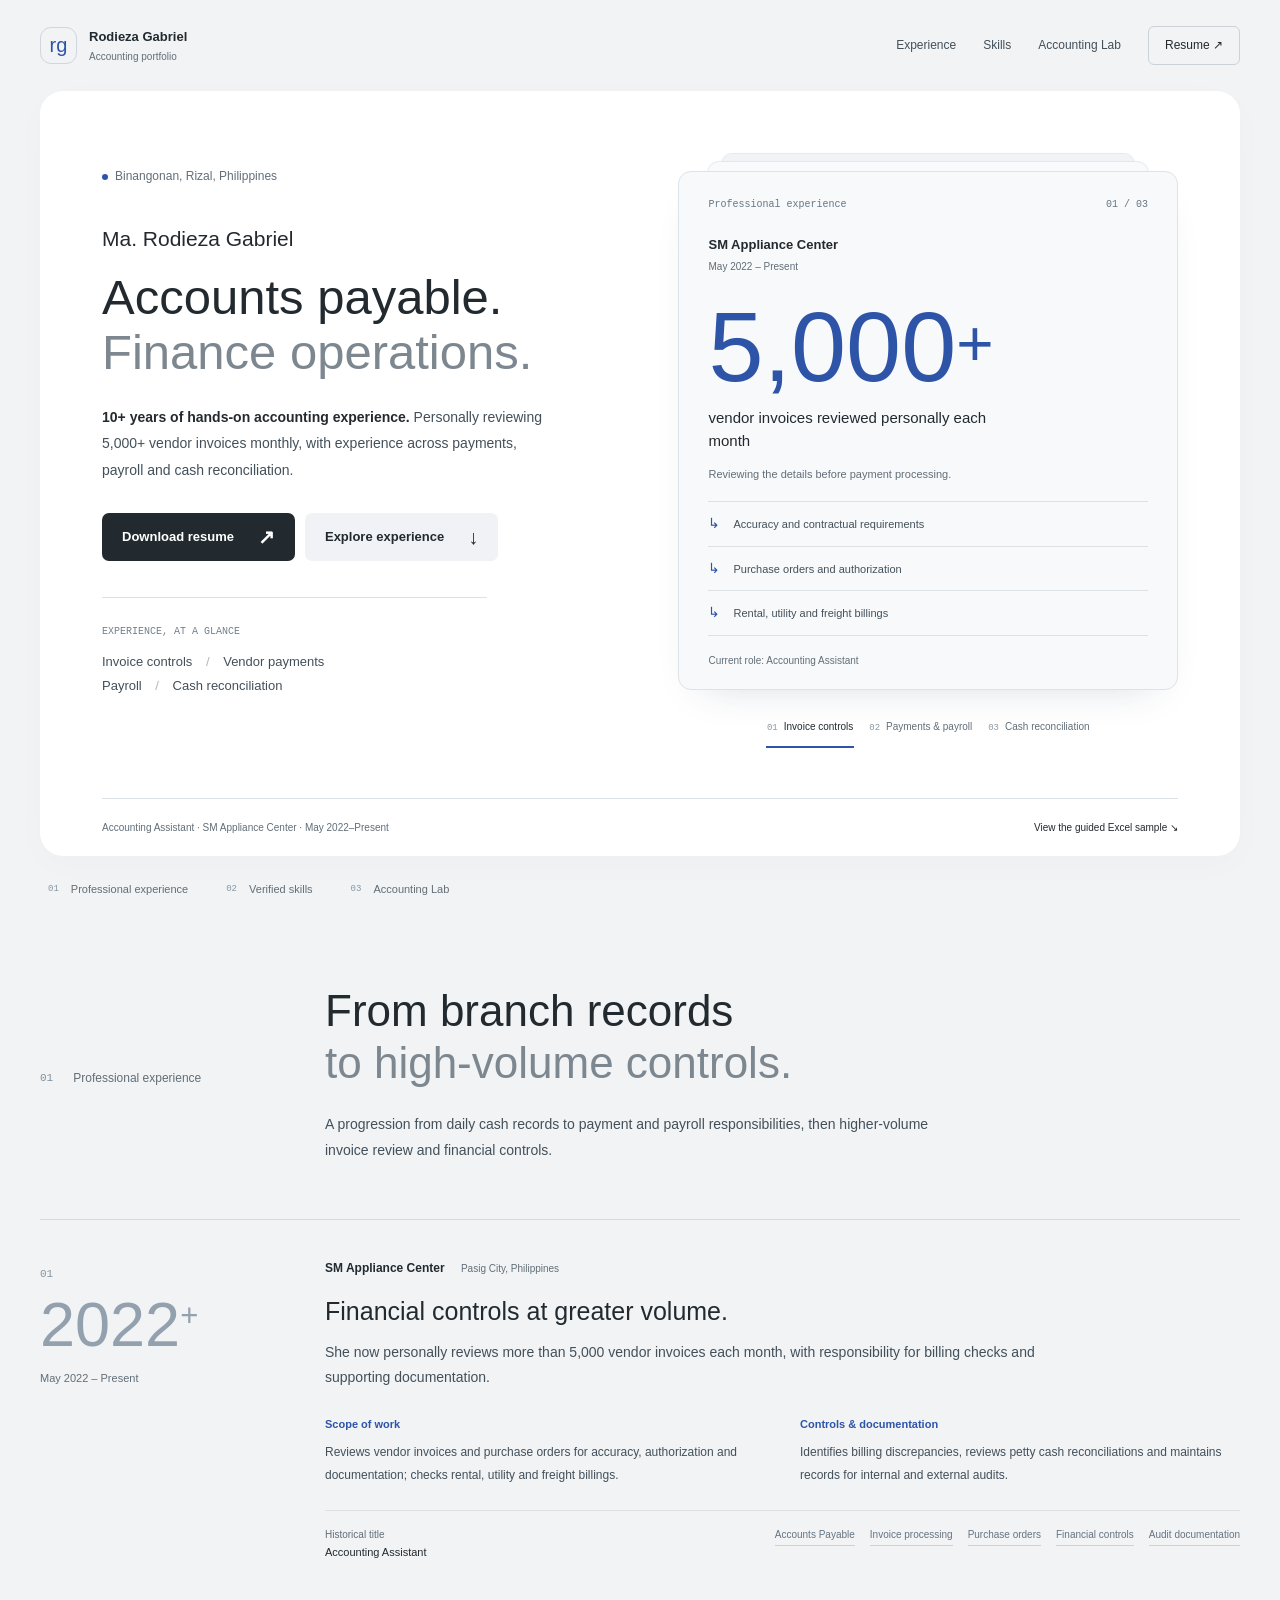
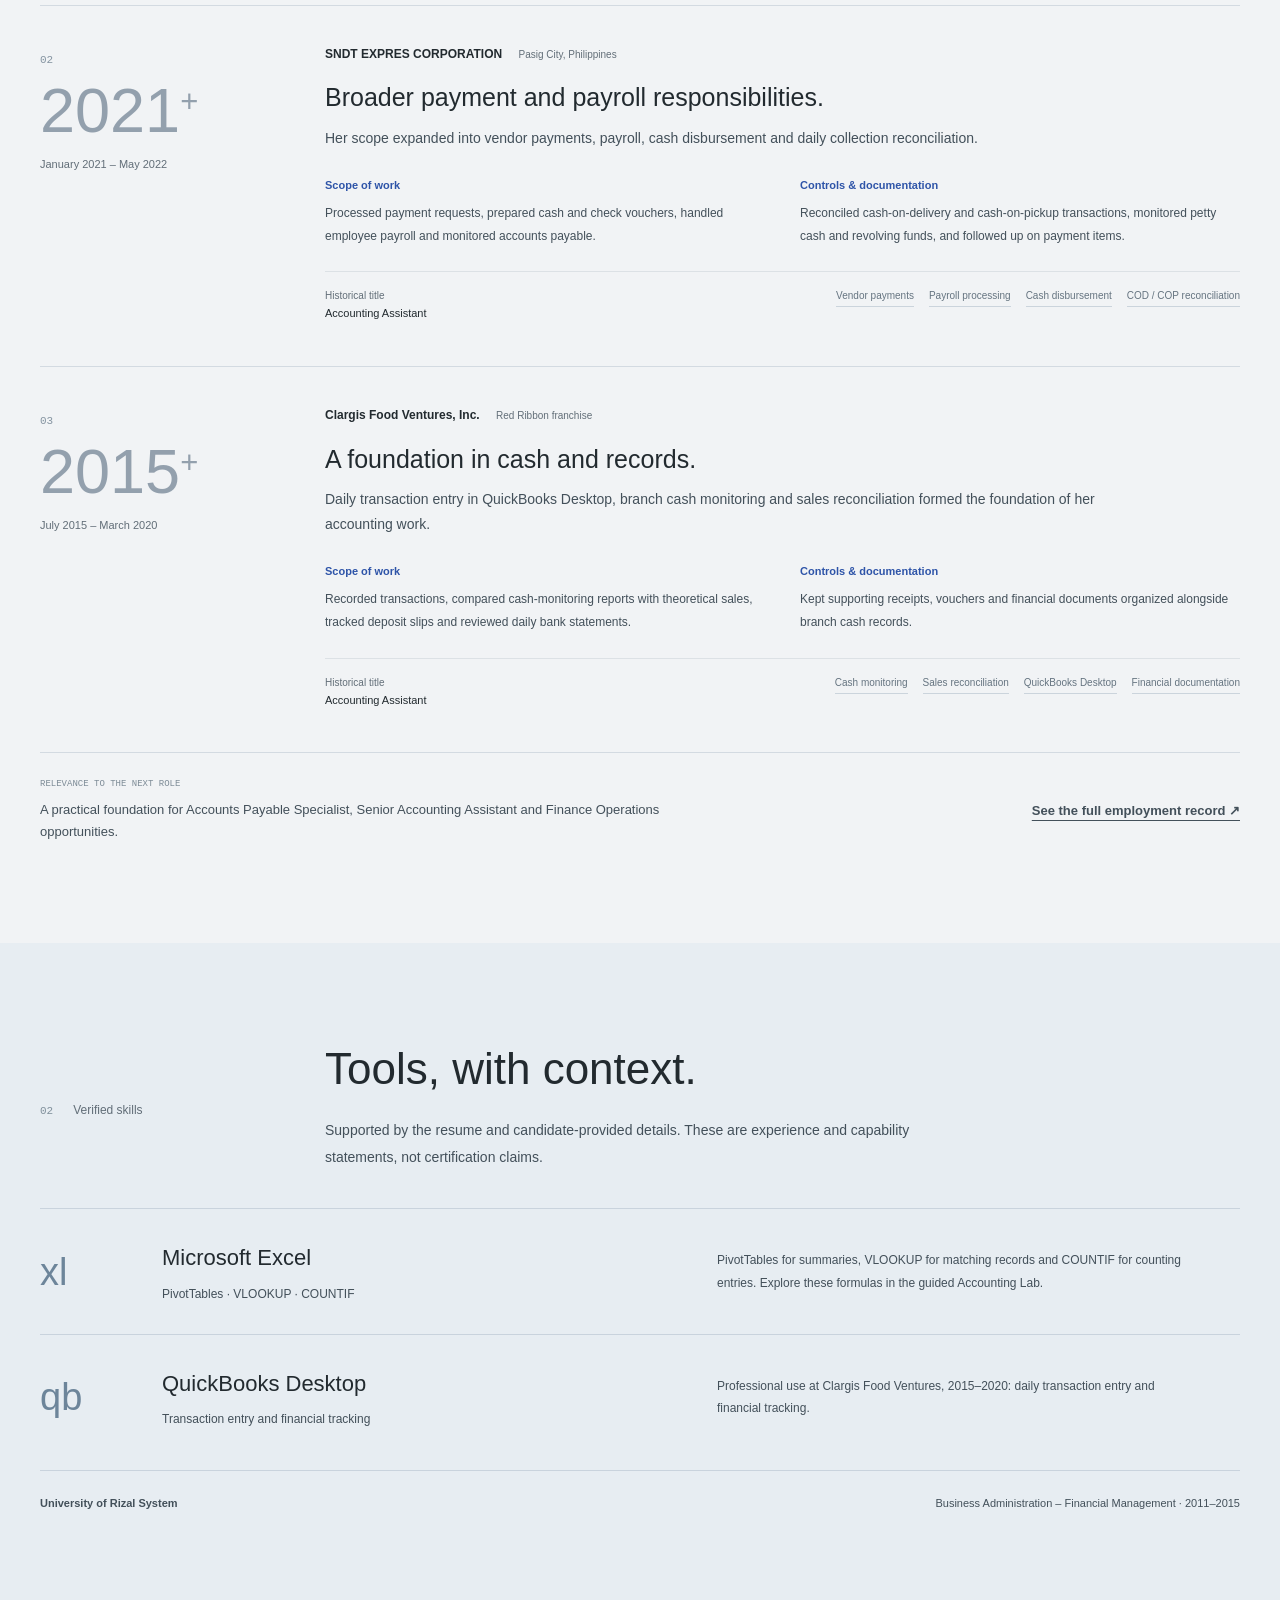
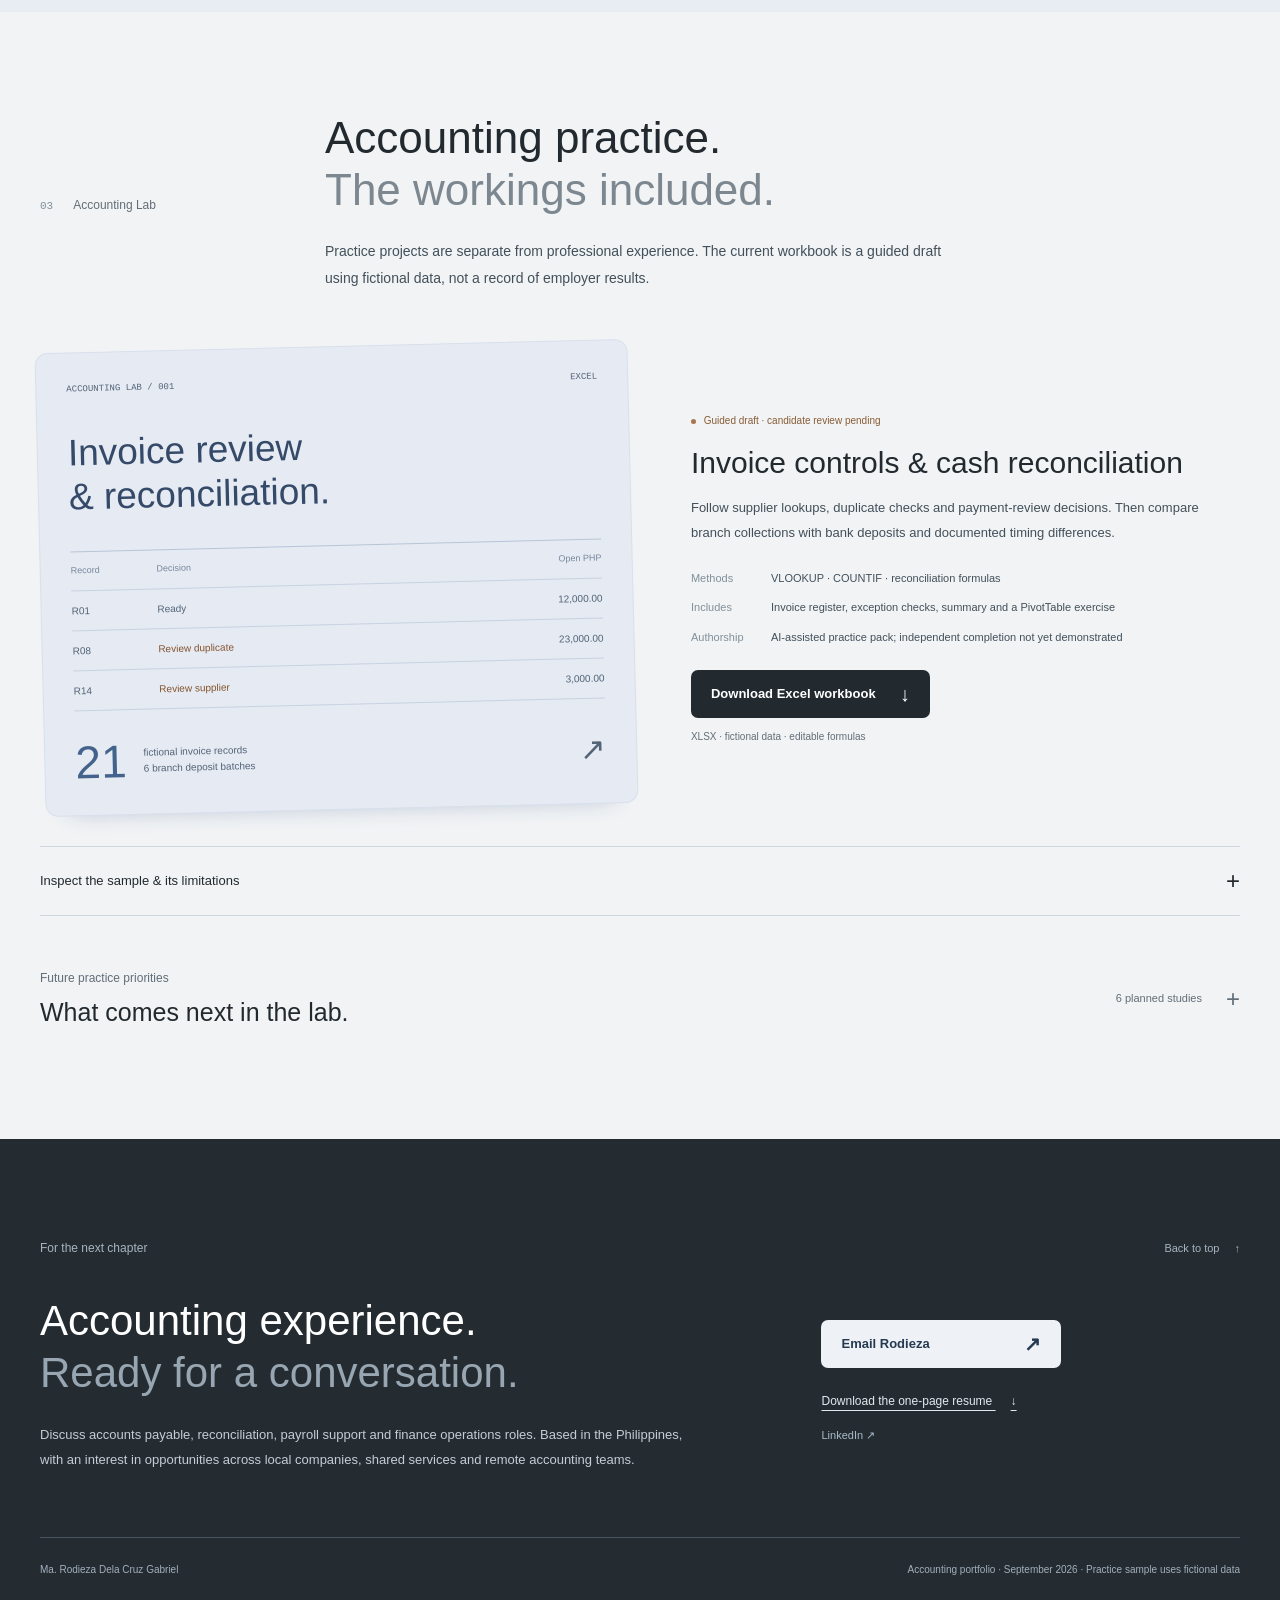
==== index.html @ 50d66bb3 "Refine live portfolio chronology" ====
<!doctype html>
<html lang="en"><head>
<meta charset="utf-8"><meta name="viewport" content="width=device-width,initial-scale=1">
<title>Rodieza Gabriel | Accounts Payable, Reconciliation &amp; Finance Operations</title>
<meta name="description" content="Rodieza Gabriel brings 10+ years in accounting operations: 5,000+ monthly vendor invoice reviews, payments, payroll and cash reconciliation. Explore experience, Excel skills and an Accounting Lab.">
<meta name="robots" content="noindex,nofollow"><meta name="theme-color" content="#eef1f3">
<link rel="icon" href="favicon.svg" type="image/svg+xml"><link rel="stylesheet" href="styles.css">
<script type="application/ld+json">{"@context":"https://schema.org","@type":"Person","name":"Ma. Rodieza Dela Cruz Gabriel","jobTitle":"Accounting Assistant","description":"Accounting professional with 10+ years of experience in accounts payable, vendor invoice review, payments, payroll and cash reconciliation.","worksFor":{"@type":"Organization","name":"SM Appliance Center"},"homeLocation":{"@type":"Place","name":"Binangonan, Rizal, Philippines"},"sameAs":["https://www.linkedin.com/in/marodiezagabriel"],"knowsAbout":["Accounts payable","Vendor invoice review","Vendor payments","Cash reconciliation","Payroll processing","Purchase-order verification","Cash disbursement","Financial documentation","Microsoft Excel","PivotTables","VLOOKUP","COUNTIF","QuickBooks Desktop (prior experience, 2015–2020)"]}</script>
<script src="script.js" defer></script></head>
<body><a class="skip-link" href="#main">Skip to content</a>
<header class="site-header wrap"><a href="#main" class="brand" aria-label="Rodieza Gabriel home"><span class="brand-mark" aria-hidden="true">rg</span><span>Rodieza Gabriel<small>Accounting portfolio</small></span></a>
<nav aria-label="Main navigation"><a href="#experience">Experience</a><a href="#skills">Skills</a><a href="#lab">Accounting Lab</a><a class="nav-resume" href="Rodieza-Gabriel-Accounts-Payable-Resume.pdf" download>Resume <span aria-hidden="true">↗</span></a></nav></header>
<main id="main">
<section class="hero-stage wrap" aria-labelledby="hero-title">
<div class="hero-intro">
<p class="eyebrow"><span class="location-dot" aria-hidden="true"></span>Binangonan, Rizal, Philippines</p>
<p class="hero-name">Ma. Rodieza Gabriel</p>
<h1 id="hero-title">Accounts payable.<br><span>Finance operations.</span></h1>
<p class="hero-summary"><strong>10+ years of hands-on accounting experience.</strong> Personally reviewing 5,000+ vendor invoices monthly, with experience across payments, payroll and cash reconciliation.</p>
<div class="hero-actions"><a class="button primary" href="Rodieza-Gabriel-Accounts-Payable-Resume.pdf" download>Download resume <span aria-hidden="true">↗</span></a><a class="button quiet" href="#experience">Explore experience <span aria-hidden="true">↓</span></a></div>
<div class="hero-baseline"><span class="mono">EXPERIENCE, AT A GLANCE</span><p>Invoice controls <i aria-hidden="true">/</i> Vendor payments<br>Payroll <i aria-hidden="true">/</i> Cash reconciliation</p></div>
</div>
<div class="proof-area"><div class="paper-shadow shadow-back" aria-hidden="true"></div><div class="paper-shadow shadow-mid" aria-hidden="true"></div><div class="proof-stack"><section id="proof-controls" class="proof-panel is-first" aria-labelledby="proof-title-controls" data-proof-panel="controls">
<div class="proof-meta"><span>Professional experience</span><span>01 / 03</span></div>
<p class="proof-company">SM Appliance Center</p><p class="proof-date">May 2022 – Present</p>
<h2 class="proof-metric " id="proof-title-controls">5,000<span>+</span></h2>
<p class="proof-unit">vendor invoices reviewed personally each month</p><p class="proof-text">Reviewing the details before payment processing.</p>
<ul class="proof-checks"><li><span aria-hidden="true">↳</span>Accuracy and contractual requirements</li><li><span aria-hidden="true">↳</span>Purchase orders and authorization</li><li><span aria-hidden="true">↳</span>Rental, utility and freight billings</li></ul>
<p class="proof-foot">Current role: Accounting Assistant</p></section><section id="proof-payments" class="proof-panel " aria-labelledby="proof-title-payments" data-proof-panel="payments">
<div class="proof-meta"><span>Professional experience</span><span>02 / 03</span></div>
<p class="proof-company">SNDT EXPRES CORPORATION</p><p class="proof-date">January 2021 – May 2022</p>
<h2 class="proof-metric word-metric" id="proof-title-payments">AP<span> + payroll</span></h2>
<p class="proof-unit">vendor payments and employee payroll processing</p><p class="proof-text">A broader scope across day-to-day finance operations.</p>
<ul class="proof-checks"><li><span aria-hidden="true">↳</span>Payment requests and cash / check vouchers</li><li><span aria-hidden="true">↳</span>Payroll deductions and payment timelines</li><li><span aria-hidden="true">↳</span>Accounts payable and disbursement monitoring</li></ul>
<p class="proof-foot">Historical role: Accounting Assistant</p></section><section id="proof-cash" class="proof-panel " aria-labelledby="proof-title-cash" data-proof-panel="cash">
<div class="proof-meta"><span>Professional experience</span><span>03 / 03</span></div>
<p class="proof-company">Clargis Food Ventures, Inc.</p><p class="proof-date">July 2015 – March 2020</p>
<h2 class="proof-metric word-metric" id="proof-title-cash">Cash<span> & records</span></h2>
<p class="proof-unit">branch cash monitoring and sales reconciliation</p><p class="proof-text">A foundation in transaction records and supporting evidence.</p>
<ul class="proof-checks"><li><span aria-hidden="true">↳</span>Cash reports compared with theoretical sales</li><li><span aria-hidden="true">↳</span>Deposit slips and daily bank statements</li><li><span aria-hidden="true">↳</span>QuickBooks Desktop transaction entry</li></ul>
<p class="proof-foot">Historical role: Accounting Assistant</p></section></div>
<div class="proof-controls" aria-label="Explore professional evidence" hidden><button type="button" data-proof="controls" aria-controls="proof-controls" aria-pressed="true"><span class="mono">01</span>Invoice controls</button><button type="button" data-proof="payments" aria-controls="proof-payments" aria-pressed="false"><span class="mono">02</span>Payments &amp; payroll</button><button type="button" data-proof="cash" aria-controls="proof-cash" aria-pressed="false"><span class="mono">03</span>Cash reconciliation</button></div></div>
<div class="hero-bottom"><p>Accounting Assistant · SM Appliance Center · May 2022–Present</p><a href="#lab">View the guided Excel sample <span aria-hidden="true">↘</span></a></div>
</section>
<div class="section-index wrap" aria-label="Portfolio sections"><a href="#experience"><span class="mono">01</span> Professional experience</a><a href="#skills"><span class="mono">02</span> Verified skills</a><a href="#lab"><span class="mono">03</span> Accounting Lab</a></div>
<section id="experience" class="experience-section wrap section" aria-labelledby="experience-title">
<div class="section-heading"><p class="eyebrow"><span class="section-no">01</span> Professional experience</p><div><h2 id="experience-title">From branch records<br><span>to high-volume controls.</span></h2><p class="section-intro">A progression from daily cash records to payment and payroll responsibilities, then higher-volume invoice review and financial controls.</p></div></div>
<article class="chapter" id="controls" data-section="career">
<div class="chapter-year"><span class="mono">01</span><p>2022<span>+</span></p><small>May 2022 – Present</small></div>
<div class="chapter-main"><p class="company">SM Appliance Center <span>Pasig City, Philippines</span></p><h3>Financial controls at greater volume.</h3><p class="chapter-intro">She now personally reviews more than 5,000 vendor invoices each month, with responsibility for billing checks and supporting documentation.</p>
<div class="chapter-evidence"><div><h4>Scope of work</h4><p>Reviews vendor invoices and purchase orders for accuracy, authorization and documentation; checks rental, utility and freight billings.</p></div><div><h4>Controls &amp; documentation</h4><p>Identifies billing discrepancies, reviews petty cash reconciliations and maintains records for internal and external audits.</p></div></div>
<div class="chapter-bottom"><p class="role-label">Historical title <strong>Accounting Assistant</strong></p><ul class="terms"><li>Accounts Payable</li><li>Invoice processing</li><li>Purchase orders</li><li>Financial controls</li><li>Audit documentation</li></ul></div></div></article><article class="chapter" id="operations" data-section="career">
<div class="chapter-year"><span class="mono">02</span><p>2021<span>+</span></p><small>January 2021 – May 2022</small></div>
<div class="chapter-main"><p class="company">SNDT EXPRES CORPORATION <span>Pasig City, Philippines</span></p><h3>Broader payment and payroll responsibilities.</h3><p class="chapter-intro">Her scope expanded into vendor payments, payroll, cash disbursement and daily collection reconciliation.</p>
<div class="chapter-evidence"><div><h4>Scope of work</h4><p>Processed payment requests, prepared cash and check vouchers, handled employee payroll and monitored accounts payable.</p></div><div><h4>Controls &amp; documentation</h4><p>Reconciled cash-on-delivery and cash-on-pickup transactions, monitored petty cash and revolving funds, and followed up on payment items.</p></div></div>
<div class="chapter-bottom"><p class="role-label">Historical title <strong>Accounting Assistant</strong></p><ul class="terms"><li>Vendor payments</li><li>Payroll processing</li><li>Cash disbursement</li><li>COD / COP reconciliation</li></ul></div></div></article><article class="chapter" id="foundation" data-section="career">
<div class="chapter-year"><span class="mono">03</span><p>2015<span>+</span></p><small>July 2015 – March 2020</small></div>
<div class="chapter-main"><p class="company">Clargis Food Ventures, Inc. <span>Red Ribbon franchise</span></p><h3>A foundation in cash and records.</h3><p class="chapter-intro">Daily transaction entry in QuickBooks Desktop, branch cash monitoring and sales reconciliation formed the foundation of her accounting work.</p>
<div class="chapter-evidence"><div><h4>Scope of work</h4><p>Recorded transactions, compared cash-monitoring reports with theoretical sales, tracked deposit slips and reviewed daily bank statements.</p></div><div><h4>Controls &amp; documentation</h4><p>Kept supporting receipts, vouchers and financial documents organized alongside branch cash records.</p></div></div>
<div class="chapter-bottom"><p class="role-label">Historical title <strong>Accounting Assistant</strong></p><ul class="terms"><li>Cash monitoring</li><li>Sales reconciliation</li><li>QuickBooks Desktop</li><li>Financial documentation</li></ul></div></div></article>
<div class="experience-close"><p><span class="mono">RELEVANCE TO THE NEXT ROLE</span> A practical foundation for Accounts Payable Specialist, Senior Accounting Assistant and Finance Operations opportunities.</p><a class="text-link" href="Rodieza-Gabriel-Accounts-Payable-Resume.pdf" download>See the full employment record <span aria-hidden="true">↗</span></a></div>
</section>
<section class="skills-section" id="skills" aria-labelledby="skills-title"><div class="wrap section">
<div class="section-heading"><p class="eyebrow"><span class="section-no">02</span> Verified skills</p><div><h2 id="skills-title">Tools, with context.</h2><p class="section-intro">Supported by the resume and candidate-provided details. These are experience and capability statements, not certification claims.</p></div></div>
<div class="skill-row"><div class="tool-id small" aria-hidden="true">xl</div><div><h3>Microsoft Excel</h3><p class="skill-scope">PivotTables · VLOOKUP · COUNTIF</p></div><div class="skill-evidence"><p>PivotTables for summaries, VLOOKUP for matching records and COUNTIF for counting entries. Explore these formulas in the guided Accounting Lab.</p></div></div><div class="skill-row"><div class="tool-id small" aria-hidden="true">qb</div><div><h3>QuickBooks Desktop</h3><p class="skill-scope">Transaction entry and financial tracking</p></div><div class="skill-evidence"><p>Professional use at Clargis Food Ventures, 2015–2020: daily transaction entry and financial tracking.</p></div></div>
<p class="education"><strong>University of Rizal System</strong><span>Business Administration – Financial Management · 2011–2015</span></p>

</div></section>
<section id="lab" class="lab-section wrap section" aria-labelledby="lab-title">
<div class="section-heading"><p class="eyebrow"><span class="section-no">03</span> Accounting Lab</p><div><h2 id="lab-title">Accounting practice.<br><span>The workings included.</span></h2><p class="section-intro">Practice projects are separate from professional experience. The current workbook is a guided draft using fictional data, not a record of employer results.</p></div></div>
<article class="lab-feature" aria-labelledby="sample-title">
<div class="lab-cover" aria-hidden="true"><div class="ledger-top"><span>ACCOUNTING LAB / 001</span><span>EXCEL</span></div><div class="ledger-title">Invoice review<br>&amp; reconciliation.</div><div class="ledger-grid"><span>Record</span><span>Decision</span><span class="number">Open PHP</span><span>R01</span><span>Ready</span><span class="number">12,000.00</span><span>R08</span><span class="ledger-flag">Review duplicate</span><span class="number">23,000.00</span><span>R14</span><span class="ledger-flag">Review supplier</span><span class="number">3,000.00</span></div><div class="ledger-bottom"><strong>21</strong><span>fictional invoice records<br>6 branch deposit batches</span><span class="ledger-arrow">↗</span></div></div>
<div class="lab-copy"><p class="lab-state"><span class="draft-dot" aria-hidden="true"></span> Guided draft · candidate review pending</p><h3 id="sample-title">Invoice controls &amp; cash reconciliation</h3><p>Follow supplier lookups, duplicate checks and payment-review decisions. Then compare branch collections with bank deposits and documented timing differences.</p><dl class="project-meta"><div><dt>Methods</dt><dd>VLOOKUP · COUNTIF · reconciliation formulas</dd></div><div><dt>Includes</dt><dd>Invoice register, exception checks, summary and a PivotTable exercise</dd></div><div><dt>Authorship</dt><dd>AI-assisted practice pack; independent completion not yet demonstrated</dd></div></dl><a class="button primary" href="Rodieza-Gabriel-Accounting-Work-Sample.xlsx" download>Download Excel workbook <span aria-hidden="true">↓</span></a><p class="download-note">XLSX · fictional data · editable formulas</p></div>
</article>
<details class="sample-details"><summary><span>Inspect the sample &amp; its limitations</span><span class="disclosure-icon" aria-hidden="true">+</span></summary><div class="sample-content">
<div class="sample-content-head"><div><h3>Invoice review results</h3><p>Snapshot: 20 September 2026 · all amounts in PHP</p></div><p class="eligible-total">Due and eligible under sample rules<strong>PHP 69,150.00</strong></p></div>
<div class="filter-bar" role="group" aria-label="Filter fictional invoice records" hidden><button type="button" data-filter="all" aria-pressed="true">All records <span>21</span></button><button type="button" data-filter="ready" aria-pressed="false">Ready <span>7</span></button><button type="button" data-filter="review" aria-pressed="false">Needs review <span>7</span></button><p id="result-count" aria-live="polite">21 records shown</p></div>
<div class="table-scroll invoice-scroll" tabindex="0" role="region" aria-label="Fictional invoice results; scroll for all rows"><table class="invoice-table"><caption class="sr-only">Fictional invoice review results</caption><thead><tr><th scope="col">Record</th><th scope="col">Supplier / invoice</th><th scope="col" class="number">Open balance</th><th scope="col">Decision</th></tr></thead><tbody><tr data-decision="Ready"><td>R01</td><td>Northline Office Supply<small>INV1001</small></td><td class="number">12,000.00</td><td><span class="status ready">Ready</span></td></tr><tr data-decision="Ready"><td>R02</td><td>Harbor Freight Services<small>INV2001</small></td><td class="number">13,500.00</td><td><span class="status ready">Ready</span></td></tr><tr data-decision="Paid"><td>R03</td><td>Clearwater Utilities<small>INV3001</small></td><td class="number">0.00</td><td><span class="status other">Paid</span></td></tr><tr data-decision="Not due"><td>R04</td><td>Cedar Property Leasing<small>INV4001</small></td><td class="number">9,600.00</td><td><span class="status other">Not due</span></td></tr><tr data-decision="Review approval"><td>R05</td><td>Summit Packaging<small>INV5001</small></td><td class="number">14,200.00</td><td><span class="status review">Review approval</span></td></tr><tr data-decision="Review documents"><td>R06</td><td>Evergreen Maintenance<small>INV6001</small></td><td class="number">6,200.00</td><td><span class="status review">Review documents</span></td></tr><tr data-decision="Not due"><td>R07</td><td>Northline Office Supply<small>INV1002</small></td><td class="number">11,000.00</td><td><span class="status other">Not due</span></td></tr><tr data-decision="Review duplicate"><td>R08</td><td>Harbor Freight Services<small>INV2002</small></td><td class="number">23,000.00</td><td><span class="status review">Review duplicate</span></td></tr><tr data-decision="Not due"><td>R09</td><td>Clearwater Utilities<small>INV3002</small></td><td class="number">8,300.00</td><td><span class="status other">Not due</span></td></tr><tr data-decision="Ready"><td>R10</td><td>Cedar Property Leasing<small>INV4002</small></td><td class="number">15,750.00</td><td><span class="status ready">Ready</span></td></tr><tr data-decision="Ready"><td>R11</td><td>Summit Packaging<small>INV5002</small></td><td class="number">4,900.00</td><td><span class="status ready">Ready</span></td></tr><tr data-decision="Ready"><td>R12</td><td>Evergreen Maintenance<small>INV6002</small></td><td class="number">8,800.00</td><td><span class="status ready">Ready</span></td></tr><tr data-decision="Review duplicate"><td>R13</td><td>Harbor Freight Services<small>INV2002</small></td><td class="number">23,000.00</td><td><span class="status review">Review duplicate</span></td></tr><tr data-decision="Review supplier"><td>R14</td><td>Unknown supplier<small>INV7001</small></td><td class="number">3,000.00</td><td><span class="status review">Review supplier</span></td></tr><tr data-decision="Review approval"><td>R15</td><td>Northline Office Supply<small>INV1003</small></td><td class="number">4,000.00</td><td><span class="status review">Review approval</span></td></tr><tr data-decision="Not due"><td>R16</td><td>Harbor Freight Services<small>INV2003</small></td><td class="number">17,500.00</td><td><span class="status other">Not due</span></td></tr><tr data-decision="Paid"><td>R17</td><td>Clearwater Utilities<small>INV3003</small></td><td class="number">0.00</td><td><span class="status other">Paid</span></td></tr><tr data-decision="Ready"><td>R18</td><td>Cedar Property Leasing<small>INV4003</small></td><td class="number">5,200.00</td><td><span class="status ready">Ready</span></td></tr><tr data-decision="Review approval"><td>R19</td><td>Summit Packaging<small>INV5003</small></td><td class="number">12,700.00</td><td><span class="status review">Review approval</span></td></tr><tr data-decision="Not due"><td>R20</td><td>Evergreen Maintenance<small>INV6003</small></td><td class="number">9,100.00</td><td><span class="status other">Not due</span></td></tr><tr data-decision="Ready"><td>R21</td><td>Clearwater Utilities<small>INV1001</small></td><td class="number">9,000.00</td><td><span class="status ready">Ready</span></td></tr></tbody></table></div>
<p class="table-note">Both records in a duplicate group are held for review. “Ready” is a sample classification, not authorization to pay. Intake balances include unresolved items and are not a verified AP liability. This website snapshot does not update when the downloaded workbook changes.</p>
<div class="method-notes"><div><h4>What the formula checks show</h4><p>VLOOKUP identifies the supplier. COUNTIF checks a supplier-and-invoice key, so identical invoice numbers from different suppliers are not automatically treated as duplicates.</p></div><div><h4>What Rodieza still needs to complete</h4><p>Review and reproduce the formulas, explain the exceptions and build the native PivotTable exercise in Excel. The existing Summary sheet uses formulas; it is not a completed PivotTable.</p></div></div>
<h3 class="cash-title">Collections-to-deposit reconciliation</h3><div class="table-scroll" tabindex="0" role="region" aria-label="Fictional branch deposit results"><table><caption class="sr-only">Fictional cash reconciliation, PHP</caption><thead><tr><th scope="col">Branch</th><th scope="col" class="number">Expected</th><th scope="col" class="number">Deposited</th><th scope="col" class="number">In transit</th><th scope="col" class="number">Unresolved</th></tr></thead><tbody><tr><td>Harbor</td><td class="number">24,500.00</td><td class="number">24,500.00</td><td class="number">0.00</td><td class="number ">0.00</td></tr><tr><td>Garden</td><td class="number">18,000.00</td><td class="number">18,000.00</td><td class="number">0.00</td><td class="number ">0.00</td></tr><tr><td>Central</td><td class="number">32,000.00</td><td class="number">28,000.00</td><td class="number">4,000.00</td><td class="number ">0.00</td></tr><tr><td>Hill</td><td class="number">20,000.00</td><td class="number">15,000.00</td><td class="number">0.00</td><td class="number variance">5,000.00</td></tr><tr><td>Lakeside</td><td class="number">15,500.00</td><td class="number">15,750.00</td><td class="number">0.00</td><td class="number variance">-250.00</td></tr><tr><td>South</td><td class="number">26,300.00</td><td class="number">26,300.00</td><td class="number">0.00</td><td class="number ">0.00</td></tr></tbody></table></div>
<p class="table-note">Investigate the PHP 5,000 short deposit and PHP 250 excess separately. This is a collections-to-deposit exercise, not a complete bank-to-general-ledger reconciliation.</p>
</div></details>
<details class="roadmap"><summary><div><p class="eyebrow">Future practice priorities</p><h3>What comes next in the lab.</h3></div><span class="roadmap-summary">6 planned studies <span class="disclosure-icon" aria-hidden="true">+</span></span></summary><div class="roadmap-content"><p class="roadmap-note">Planned exercises, not completed projects or current skill claims. Each will be added as evidence only after it is completed and reviewed.</p><ol><li><span class="mono">01</span><div><h4>Bank reconciliation</h4><p>Reconcile a fictional cashbook to a bank statement, explain timing differences and document proposed adjustments.</p></div><span class="planned">Planned</span></li><li><span class="mono">02</span><div><h4>Accounts payable / AP aging</h4><p>Build aging buckets, reconcile supplier balances and explain payment priorities from a fictional invoice register.</p></div><span class="planned">Planned</span></li><li><span class="mono">03</span><div><h4>Advanced Excel accounting analysis</h4><p>Demonstrate data cleaning, lookup controls and an accounting summary with a documented refresh process.</p></div><span class="planned">Planned</span></li><li><span class="mono">04</span><div><h4>QuickBooks Online workflow</h4><p>Record sample transactions, reconcile accounts and explain the workflow after hands-on training.</p></div><span class="planned">Planned</span></li><li><span class="mono">05</span><div><h4>Month-end close simulation</h4><p>Explain a fictional close checklist, trial balance, reconciliation schedules and financial-statement review.</p></div><span class="planned">Planned</span></li><li><span class="mono">06</span><div><h4>Payroll reconciliation</h4><p>Reconcile a fictional payroll register to disbursements and liabilities, with exceptions documented for review.</p></div><span class="planned">Planned</span></li></ol><p class="roadmap-note">QuickBooks Online, Xero and advanced Excel credentials can be added after completion. No certification is currently claimed.</p></div></details>
</section>
<section class="contact-section" id="contact" aria-labelledby="contact-title"><div class="wrap section"><div class="contact-top"><p class="eyebrow">For the next chapter</p><a href="#main" class="back-top">Back to top <span aria-hidden="true">↑</span></a></div><div class="contact-grid"><div><h2 id="contact-title">Accounting experience.<br><span>Ready for a conversation.</span></h2><p>Discuss accounts payable, reconciliation, payroll support and finance operations roles. Based in the Philippines, with an interest in opportunities across local companies, shared services and remote accounting teams.</p></div><div class="contact-actions"><a class="button light" href="mailto:gabriel.ma.rodieza.000@gmail.com">Email Rodieza <span aria-hidden="true">↗</span></a><a class="contact-resume" href="Rodieza-Gabriel-Accounts-Payable-Resume.pdf" download>Download the one-page resume <span aria-hidden="true">↓</span></a><a class="linkedin-link" href="https://www.linkedin.com/in/marodiezagabriel" target="_blank" rel="noopener noreferrer">LinkedIn <span aria-hidden="true">↗</span><span class="sr-only"> opens in a new tab</span></a></div></div><footer><p>Ma. Rodieza Dela Cruz Gabriel</p><p>Accounting portfolio · September 2026 · Practice sample uses fictional data</p></footer></div></section>
</main></body></html>
---- styles.css ----
:root{--ink:#222a2f;--text:#43505a;--muted:#626e78;--line:#dce1e5;--paper:#fff;--ground:#f1f3f5;--accent:#2e54a8;--accent-soft:#eaf0fd;--warm:#965523;--sans:"Segoe UI",Arial,Helvetica,sans-serif;--mono:Consolas,"Courier New",monospace}
*{box-sizing:border-box}html{scroll-behavior:smooth;scroll-padding-top:30px}body{margin:0;background:var(--ground);color:var(--text);font-family:var(--sans);font-size:16px;line-height:1.7}a{color:inherit;text-decoration-thickness:1px;text-underline-offset:5px}button{font:inherit}h1,h2,h3,h4,p{margin:0}h1,h2,h3,h4{color:var(--ink)}ul,ol{padding:0;margin:0}button,a,summary{-webkit-tap-highlight-color:transparent}a:focus-visible,button:focus-visible,summary:focus-visible,[tabindex]:focus-visible{outline:3px solid #ad632d;outline-offset:5px}button{cursor:pointer}::selection{background:#d7e3ff;color:#1b315f}.wrap{width:calc(100% - 80px);max-width:1280px;margin-inline:auto}.section{padding-block:100px}.mono{font:11px/1.5 var(--mono)}.eyebrow{font-size:12px;line-height:1.6;color:var(--muted)}.button{display:inline-flex;align-items:center;justify-content:space-between;gap:24px;min-height:48px;padding:13px 20px;border-radius:7px;font-size:13px;font-weight:600;text-decoration:none;transition:background .18s,color .18s,transform .18s}.button span{font-size:20px;line-height:1}.button:hover{transform:translateY(-2px)}.primary{background:var(--ink);color:white}.primary:hover{background:var(--accent)}.quiet{background:#f0f2f5;color:var(--ink)}.quiet:hover{background:#e2e8f2}.text-link{font-size:13px;font-weight:600}.text-link:hover{color:var(--accent)}.site-header{display:flex;align-items:center;justify-content:space-between;gap:25px;padding-block:26px}.brand{display:flex;gap:12px;align-items:center;text-decoration:none;color:var(--ink);font-size:13px;font-weight:600}.brand small{display:block;color:var(--muted);font-size:10px;font-weight:400}.brand-mark{width:37px;height:37px;border:1px solid #cfd6dd;border-radius:11px;text-align:center;line-height:34px;font-size:20px;font-weight:400;color:var(--accent)}nav{display:flex;align-items:center;gap:27px;font-size:12px}nav a{text-decoration:none;padding:8px 0;transition:color .15s}nav a:hover{color:var(--accent)}nav .nav-resume{border:1px solid #cbd2da;padding:8px 16px;border-radius:6px;color:var(--ink)}.hero-stage{background:var(--paper);border-radius:23px;padding:63px 62px 0;display:grid;grid-template-columns:1.05fr 1fr;gap:50px 52px;box-shadow:0 9px 35px #24384905}.hero-intro{padding-top:13px}.location-dot{width:6px;height:6px;background:var(--accent);display:inline-block;border-radius:50%;margin-right:7px;vertical-align:middle}.hero-name{font-size:21px;font-weight:500;color:var(--ink);margin-top:35px}.hero-stage h1{font-size:49px;line-height:1.12;font-weight:500;margin-top:13px}.hero-stage h1>span{color:#7d8790}.hero-summary{font-size:14px;line-height:1.9;max-width:445px;margin-top:24px}.hero-summary strong{font-weight:600;color:var(--ink)}.hero-actions{display:flex;flex-wrap:wrap;gap:10px;margin-top:29px}.hero-baseline{border-top:1px solid var(--line);margin-top:36px;padding-top:17px;max-width:385px}.hero-baseline>.mono{color:#73808d;font-size:10px}.hero-baseline p{font-size:13px;line-height:1.9;margin-top:8px;color:var(--text)}.hero-baseline i{font-style:normal;color:#adb7c0;padding:0 10px}.proof-area{position:relative;align-self:center;padding:17px 0 0;isolation:isolate}.paper-shadow{position:absolute;inset:0 20px auto;height:330px;border-radius:12px;border:1px solid #e3e8ed;z-index:-1;background:#f1f4f7;transform-origin:center top}.shadow-back{transform:translateY(-1px) scale(.9)}.shadow-mid{transform:translateY(7px) scale(.96);background:#f8fafc}.proof-stack{background:#f8f9fb;border:1px solid #dce3e9;border-radius:13px;overflow:hidden;box-shadow:0 18px 40px -25px #16375535}.proof-panel{padding:25px 29px 20px}.proof-panel+.proof-panel{border-top:1px solid var(--line)}.proof-meta{display:flex;align-items:center;justify-content:space-between;font:10px/1.5 var(--mono);color:#667684}.proof-company{font-size:13px;font-weight:600;color:var(--ink);margin-top:22px}.proof-date{font-size:10px;color:var(--muted);margin-top:2px}.proof-metric{font-size:99px;line-height:1.1;font-weight:400;margin-top:18px;color:var(--accent);font-variant-numeric:tabular-nums}.proof-metric>span{font-size:64px;vertical-align:top;line-height:1.6}.proof-metric.word-metric{font-size:72px;margin-block:34px 15px}.word-metric>span{display:block;font-size:29px;line-height:1.2;margin-top:5px;vertical-align:baseline;color:#778798}.proof-unit{font-size:15px;color:var(--ink);max-width:280px;line-height:1.5;margin-top:5px}.proof-text{font-size:11px;color:var(--muted);margin:13px 0 17px}.proof-checks{list-style:none;border-top:1px solid var(--line)}.proof-checks li{font-size:11px;padding:10px 0;border-bottom:1px solid var(--line);display:flex;gap:13px;align-items:baseline}.proof-checks span{color:var(--accent);font-size:14px}.proof-foot{font-size:10px;color:var(--muted);margin-top:16px}.proof-controls{display:flex;justify-content:center;gap:14px;margin:18px -5px 0;flex-wrap:wrap}.proof-controls button{background:none;border:none;border-bottom:2px solid transparent;color:var(--muted);font-size:10px;padding:9px 1px;min-height:40px;transition:color .2s,border .2s}.proof-controls button span{margin-right:6px;color:#8b98a5;font-size:9px}.proof-controls button[aria-pressed=true]{color:var(--ink);border-bottom-color:var(--accent)}.proof-panel.is-entering{animation:proofEnter .27s ease-out both}.hero-bottom{grid-column:1/-1;display:flex;align-items:center;justify-content:space-between;gap:18px;border-top:1px solid var(--line);padding:20px 0;font-size:10px;color:var(--muted)}.hero-bottom a{text-decoration:none;color:var(--ink)}.hero-bottom a:hover{text-decoration:underline}.section-index{display:flex;align-items:center;gap:38px;padding:24px 8px;color:var(--muted);font-size:11px}.section-index a{display:flex;gap:12px;text-decoration:none;align-items:center}.section-index a:hover{color:var(--accent)}.section-index .mono{font-size:9px;color:#8997a3}.section-heading{display:grid;grid-template-columns:240px 1fr;gap:45px;margin-bottom:55px}.section-heading>.eyebrow{padding-top:8px;display:flex;align-items:center;gap:20px}.section-no{font:11px var(--mono);color:#80909c}.section-heading h2{font-size:44px;line-height:1.18;font-weight:500}.section-heading h2 span{color:#7c8790}.section-intro{max-width:625px;font-size:14px;line-height:1.9;margin-top:22px}.experience-section{padding-top:62px}.chapter{display:grid;grid-template-columns:240px 1fr;gap:45px;border-top:1px solid #d3dae1;padding:38px 0 43px}.chapter-year>.mono{color:#8594a1}.chapter-year>p{font-size:63px;color:#93a0ad;line-height:1.25;font-weight:400;transition:color .3s}.chapter.is-current .chapter-year>p{color:var(--accent)}.chapter-year>p span{font-size:31px;vertical-align:top;line-height:2}.chapter-year small{display:block;font-size:11px;color:var(--muted);margin-top:5px}.company{font-size:12px;font-weight:600;color:var(--ink)}.company>span{font-size:10px;font-weight:400;color:var(--muted);margin-left:13px}.chapter-main h3{font-size:25px;font-weight:500;line-height:1.3;margin-top:17px}.chapter-intro{max-width:770px;font-size:14px;line-height:1.8;margin-top:12px}.chapter-evidence{display:grid;grid-template-columns:1fr 1fr;gap:35px;margin-top:25px}.chapter-evidence h4{font-size:11px;font-weight:600;color:var(--accent);margin-bottom:7px}.chapter-evidence p{font-size:12px;line-height:1.9}.chapter-bottom{display:flex;align-items:start;justify-content:space-between;gap:18px;border-top:1px solid var(--line);margin-top:24px;padding-top:15px}.role-label{font-size:10px;color:var(--muted);flex-shrink:0}.role-label strong{display:block;font-size:11px;color:var(--ink);font-weight:500}.terms{display:flex;list-style:none;gap:7px 15px;justify-content:flex-end;flex-wrap:wrap;font-size:10px;color:#657480;max-width:520px}.terms li{padding-bottom:2px;border-bottom:1px solid #cbd4dc}.experience-close{border-top:1px solid #d3dae1;padding-top:25px;display:flex;align-items:center;justify-content:space-between;gap:35px;font-size:13px}.experience-close p{max-width:640px}.experience-close .mono{display:block;color:#7d8b96;font-size:9px;margin-bottom:7px}.experience-close>a{flex-shrink:0}.skills-section{background:#e7edf2}.skills-section .section-heading{margin-bottom:38px}.skill-row{display:grid;grid-template-columns:90px 1fr 1fr;gap:32px;border-top:1px solid #c9d3dd;padding:30px 0;align-items:center}.tool-id{font-size:47px;line-height:1;font-weight:400;color:#6d859a}.tool-id>span{font-size:27px}.tool-id.small{font-size:38px}.skill-row h3{font-size:22px;font-weight:500}.skill-scope{font-size:12px;margin-top:7px}.skill-evidence{font-size:12px;line-height:1.85;max-width:475px}.skill-evidence a{font-size:11px;display:inline-block;margin-top:10px;color:var(--accent)}.quiet-label{font-size:10px;display:block;color:var(--muted);margin-top:10px}.education{display:flex;justify-content:space-between;gap:20px;font-size:11px;border-top:1px solid #c9d3dd;padding-top:23px;margin-top:10px}.education strong{font-weight:600}.credentials{margin-top:35px;border-top:1px solid #c9d3dd;padding-top:25px}.credentials article{padding:20px 0}.credentials h4{font-size:17px}.credentials p,.credentials a{font-size:12px}.lab-feature{display:grid;grid-template-columns:1.08fr 1fr;gap:58px;align-items:center;margin-bottom:36px}.lab-cover{background:#e5eaf3;border:1px solid #d9e0ec;border-radius:13px;padding:30px;color:#536477;transform:rotate(-1.4deg);transition:transform .35s;box-shadow:0 18px 24px -26px #294d8270}.lab-feature:hover .lab-cover{transform:rotate(0)}.ledger-top{display:flex;justify-content:space-between;font:9px/1.5 var(--mono)}.ledger-title{font-size:37px;line-height:1.2;font-weight:400;color:#344a68;margin:34px 0 32px}.ledger-grid{display:grid;grid-template-columns:.5fr 1.6fr 1fr;font-size:10px;gap:0;border-top:1px solid #b8c5d7}.ledger-grid>span{padding:11px 0;border-bottom:1px solid #c8d2e1}.ledger-grid>span:nth-child(-n+3){font-size:9px;color:#77889d}.ledger-flag{color:#84542d}.ledger-bottom{display:flex;gap:17px;align-items:center;margin-top:28px}.ledger-bottom>strong{font-size:46px;font-weight:400;line-height:1;color:#44638c}.ledger-bottom>span{font-size:10px;line-height:1.6}.ledger-bottom .ledger-arrow{margin-left:auto;font-size:31px;line-height:1}.lab-copy h3{font-size:30px;line-height:1.25;font-weight:500;margin:15px 0}.lab-state{font-size:10px;color:#885c34}.draft-dot{display:inline-block;width:5px;height:5px;background:#aa754b;border-radius:50%;margin-right:5px;vertical-align:middle}.lab-copy>p:not(.lab-state):not(.download-note){font-size:13px;line-height:1.9}.project-meta{margin:23px 0;display:grid;gap:11px}.project-meta>div{display:grid;grid-template-columns:70px 1fr;gap:10px;font-size:11px}.project-meta dt{color:#82909a}.project-meta dd{margin:0}.download-note{font-size:10px;color:var(--muted);margin-top:10px}.sample-details{border-top:1px solid #ccd5df;border-bottom:1px solid #ccd5df}.sample-details>summary{display:flex;justify-content:space-between;align-items:center;gap:20px;padding:22px 0;font-size:13px;font-weight:500;color:var(--ink);cursor:pointer;list-style:none}.disclosure-icon{font-size:24px;font-weight:300;line-height:1;display:inline-block;transition:transform .2s}details[open]>summary .disclosure-icon{transform:rotate(45deg)}summary::-webkit-details-marker{display:none}.sample-content{padding:20px 0 35px}.sample-content-head{display:flex;justify-content:space-between;gap:25px;align-items:center;margin-bottom:23px}.sample-content-head h3{font-size:21px;font-weight:500}.sample-content-head p{font-size:11px;color:var(--muted);margin-top:7px}.eligible-total{text-align:right;font-size:10px!important}.eligible-total strong{font-size:23px;display:block;font-weight:500;color:var(--accent);margin-top:5px}.filter-bar{display:flex;gap:8px;align-items:center;flex-wrap:wrap;margin-bottom:15px}.filter-bar button{background:transparent;border:1px solid #c5d0dd;border-radius:5px;padding:9px 14px;color:#4f6378;font-size:11px;min-height:42px}.filter-bar button[aria-pressed=true]{background:var(--accent);border-color:var(--accent);color:#fff}.filter-bar button:hover{box-shadow:0 0 0 1px #8c9fba}.filter-bar button span{margin-left:8px;font-size:10px}.filter-bar p{margin-left:auto;font-size:10px;color:var(--muted)}.table-scroll{overflow:auto;border:1px solid #d5dee7;border-radius:7px;background:#fff;overscroll-behavior-inline:contain}.invoice-scroll{max-height:380px}table{width:100%;min-width:630px;border-collapse:collapse;font-size:12px}td,th{padding:13px 16px;border-bottom:1px solid #e4e9ee}th{position:sticky;top:0;background:#e5ebf1;color:#41546a;text-align:left;font-size:10px;font-weight:600;z-index:1}td small{display:block;font-size:9px;color:var(--muted);margin-top:3px}.number{text-align:right;white-space:nowrap;font-variant-numeric:tabular-nums}tbody tr:last-child td{border-bottom:0}tbody tr:hover{background:#f9fbfd}.status{display:inline-block;padding:3px 7px;border-radius:3px;white-space:nowrap;font-size:10px}.status.review{color:#87532a;background:#f8eee1}.status.ready{color:#315f50;background:#e8f2ed}.status.other{color:#627080;background:#edf0f4}.table-note{font-size:11px;line-height:1.85;color:#697782;margin-top:14px;max-width:1000px}.method-notes{display:grid;grid-template-columns:1fr 1fr;gap:40px;margin-top:30px}.method-notes h4{font-size:12px;margin-bottom:7px}.method-notes p{font-size:12px;line-height:1.9}.cash-title{margin:32px 0 17px;font-size:20px;font-weight:500}.variance{color:#8a512a;font-weight:600}.roadmap{margin-top:43px}.roadmap>summary{display:flex;align-items:center;justify-content:space-between;gap:25px;list-style:none;cursor:pointer;padding:10px 0}.roadmap h3{font-size:25px;font-weight:500;line-height:1.3;margin-top:8px}.roadmap-summary{display:flex;gap:24px;align-items:center;color:var(--muted);font-size:11px}.roadmap-note{font-size:12px;color:var(--muted);max-width:860px;line-height:1.9;margin:20px 0}.roadmap ol{list-style:none;border-top:1px solid var(--line)}.roadmap li{display:grid;grid-template-columns:50px 1fr 70px;gap:20px;border-bottom:1px solid var(--line);padding:22px 0;align-items:start}.roadmap li>.mono{color:#8b99a5;padding-top:4px}.roadmap h4{font-size:16px;font-weight:500}.roadmap li p{font-size:12px;line-height:1.8;margin-top:6px;max-width:820px}.planned{font-size:10px;color:#83919c;padding-top:5px;text-align:right}.contact-section{background:#242c32;color:#c5cdd4}.contact-section .section{padding-bottom:28px}.contact-top{display:flex;align-items:center;justify-content:space-between;gap:15px;margin-bottom:37px}.contact-top .eyebrow{color:#a5b4c0}.back-top{font-size:11px;color:#a5b4c0;text-decoration:none}.back-top span{margin-left:12px}.contact-grid{display:grid;grid-template-columns:1.7fr 1fr;gap:70px}.contact-grid h2{font-size:42px;line-height:1.25;font-weight:400;color:#fff}.contact-grid h2 span{color:#98a6b2}.contact-grid p{font-size:13px;line-height:1.9;max-width:650px;margin-top:23px}.contact-actions{align-self:center}.light{background:#eef2f6;color:#253a51;min-width:240px}.light:hover{background:#fff}.contact-resume{display:block;font-size:12px;margin-top:23px;color:#e2e8ef}.contact-resume span{margin-left:15px}.linkedin-link{display:inline-block;font-size:11px;margin-top:15px;color:#a9bacb;text-decoration:none}.contact-section footer{display:flex;justify-content:space-between;gap:20px;font-size:10px;color:#a2afbb;border-top:1px solid #49555e;margin-top:65px;padding-top:23px}.skip-link{position:absolute;z-index:20;top:-100px;left:20px;padding:12px 20px;background:white}.skip-link:focus{top:10px}.sr-only{position:absolute;width:1px;height:1px;padding:0;overflow:hidden;clip:rect(0,0,0,0);white-space:nowrap;border:0}[hidden]{display:none!important}
@keyframes proofEnter{from{opacity:.4;transform:translateY(7px)}to{opacity:1;transform:none}}
@media(min-width:721px){.enhanced .proof-panel{min-height:465px}}
@media(min-width:1500px){.hero-stage{padding-top:70px;padding-bottom:0}.hero-stage h1{font-size:53px}.hero-name{margin-top:42px}.hero-summary{max-width:475px}}
@media(max-width:1150px){.wrap{width:calc(100% - 56px)}.hero-stage{padding:48px 36px 0;gap:35px 35px}.hero-stage h1{font-size:41px}.hero-name{font-size:19px}.hero-summary{font-size:13px}.hero-actions .button{padding:12px 15px;gap:15px;font-size:12px}.proof-panel{padding:23px}.proof-metric{font-size:85px}.proof-controls{gap:8px}.proof-controls button{font-size:9px}.section-heading,.chapter{grid-template-columns:190px 1fr;gap:32px}.section-heading h2{font-size:40px}.chapter-evidence{gap:25px}.lab-feature{gap:35px}.ledger-title{font-size:33px}.ledger-grid{font-size:9px}.contact-grid{gap:40px}.contact-grid h2{font-size:37px}}
@media(max-width:900px){.hero-stage{gap:30px 24px;padding:40px 28px 0}.hero-stage h1{font-size:36px}.hero-name{margin-top:25px}.hero-summary{font-size:12px}.hero-baseline{margin-top:25px}.hero-baseline p{font-size:12px}.proof-metric{font-size:76px}.proof-metric>span{font-size:48px}.proof-unit{font-size:13px}.proof-checks li{font-size:10px}.proof-controls button{font-size:9px}.proof-controls{gap:4px;justify-content:space-between}.proof-controls button span{display:block;margin:0;font-size:9px}.hero-bottom{font-size:9px}.section-index{justify-content:space-between;gap:12px;font-size:10px}.section-heading,.chapter{grid-template-columns:150px 1fr;gap:28px}.section-heading h2{font-size:36px}.chapter-main h3{font-size:22px}.chapter-year>p{font-size:53px}.chapter-evidence{grid-template-columns:1fr;gap:17px}.chapter-bottom{display:block}.terms{justify-content:flex-start;margin-top:13px}.experience-close{align-items:start;flex-direction:column;gap:18px}.skill-row{grid-template-columns:60px 1fr 1fr;gap:23px}.skill-row h3{font-size:20px}.education{display:block}.education span{display:block;margin-top:5px}.lab-feature{grid-template-columns:1fr 1fr;gap:25px}.lab-cover{padding:22px}.ledger-title{font-size:30px}.lab-copy h3{font-size:25px}.project-meta>div{grid-template-columns:60px 1fr;font-size:10px}.ledger-grid{grid-template-columns:.55fr 1.6fr 1fr;font-size:9px}.contact-grid{grid-template-columns:1.5fr 1fr;gap:25px}.contact-grid h2{font-size:33px}.light{min-width:200px}}
@media(max-width:720px){.wrap{width:calc(100% - 32px)}.site-header{padding:20px 0;align-items:center;gap:15px}.brand{font-size:12px}.brand small{font-size:9px}.brand-mark{width:31px;height:31px;font-size:17px;line-height:28px}nav{gap:15px;font-size:11px}nav>a:not(.nav-resume){display:none}nav .nav-resume{padding:7px 13px}.hero-stage{grid-template-columns:1fr;padding:29px 23px 0;border-radius:17px;gap:31px}.hero-intro{padding:0}.hero-name{margin-top:22px;font-size:19px}.hero-stage h1{font-size:36px;line-height:1.15;margin-top:10px}.hero-summary{font-size:13px;margin-top:19px;max-width:500px}.hero-actions{margin-top:22px;gap:9px}.hero-actions .button{font-size:11px;padding:11px 13px;min-height:45px;gap:13px}.hero-baseline{margin-top:23px;padding-top:13px}.hero-baseline p{font-size:12px}.hero-baseline>.mono{font-size:9px}.proof-area{width:100%;max-width:490px;margin-inline:auto;padding-top:14px}.proof-panel{padding:22px}.proof-metric{font-size:83px}.proof-metric>span{font-size:50px}.proof-metric.word-metric{font-size:62px}.word-metric>span{font-size:26px}.proof-company{margin-top:19px}.proof-unit{font-size:14px}.proof-checks li{font-size:11px}.proof-controls{justify-content:space-between;gap:8px;margin:10px 0 0}.proof-controls button{font-size:10px}.proof-controls button span{font-size:9px}.hero-bottom{display:block;padding:17px 0;font-size:10px}.hero-bottom a{display:inline-block;margin-top:6px}.section-index{padding:20px 5px;gap:16px;justify-content:space-between;align-items:start}.section-index a{font-size:10px;display:block;line-height:1.5;max-width:110px}.section-index .mono{display:block;margin-bottom:4px}.section{padding-block:58px}.experience-section{padding-top:30px}.section-heading{display:block;margin-bottom:30px}.section-heading>.eyebrow{padding:0;margin-bottom:20px;gap:12px}.section-heading h2{font-size:32px}.section-intro{font-size:13px;line-height:1.85;margin-top:17px}.chapter{display:block;padding:26px 0 32px}.chapter-year{display:grid;grid-template-columns:auto 1fr;gap:0 14px;align-items:center;margin-bottom:21px}.chapter-year>.mono{grid-row:1}.chapter-year>p{font-size:43px;line-height:1.1}.chapter-year>p span{font-size:23px}.chapter-year small{grid-column:2;font-size:10px;margin-top:3px}.company{font-size:11px}.company>span{display:block;margin:3px 0 0;font-size:10px}.chapter-main h3{font-size:23px;margin-top:12px}.chapter-intro{font-size:13px;line-height:1.9}.chapter-evidence{margin-top:18px;gap:16px}.chapter-evidence p{font-size:12px}.chapter-bottom{margin-top:20px;padding-top:14px}.terms{gap:7px 12px;font-size:9px}.experience-close{font-size:12px;gap:20px}.experience-close .text-link{font-size:12px}.skill-row{grid-template-columns:44px 1fr;gap:15px;padding:25px 0;align-items:start}.tool-id{font-size:37px}.tool-id.small{font-size:29px}.skill-row h3{font-size:20px}.skill-evidence{grid-column:2;font-size:12px}.skill-scope{font-size:11px;line-height:1.7}.education{font-size:10px;padding-top:20px}.lab-feature{grid-template-columns:1fr;gap:32px;margin-bottom:27px}.lab-cover{padding:25px;max-width:520px}.ledger-title{font-size:33px;margin:28px 0}.ledger-grid{font-size:10px}.ledger-grid>span:nth-child(-n+3){font-size:9px}.lab-copy h3{font-size:28px}.lab-copy>p:not(.lab-state):not(.download-note){font-size:13px}.project-meta>div{grid-template-columns:68px 1fr;font-size:11px}.sample-details>summary{font-size:12px;gap:12px}.sample-content{padding:10px 0 25px}.sample-content-head{display:block;margin-bottom:20px}.eligible-total{text-align:left;margin-top:18px!important}.eligible-total strong{font-size:21px}.filter-bar{gap:6px}.filter-bar button{font-size:10px;padding:8px 11px}.filter-bar p{width:100%;margin:4px 0 0}.method-notes{grid-template-columns:1fr;gap:20px;margin-top:23px}.roadmap{margin-top:30px}.roadmap>summary{gap:20px}.roadmap h3{font-size:22px}.roadmap .eyebrow{font-size:10px}.roadmap-summary{font-size:0;gap:0}.roadmap-summary .disclosure-icon{font-size:24px}.roadmap li{grid-template-columns:24px 1fr 48px;gap:12px;padding:19px 0}.roadmap h4{font-size:14px}.roadmap li p{font-size:11px}.planned{font-size:9px}.roadmap-note{font-size:11px}.contact-top{margin-bottom:27px}.contact-grid{grid-template-columns:1fr;gap:30px}.contact-grid h2{font-size:32px}.contact-grid p{font-size:12px;margin-top:20px}.contact-actions .light{min-width:235px}.contact-section footer{display:block;margin-top:43px;font-size:9px;line-height:1.8}.contact-section footer p+p{margin-top:7px}}
@media(max-width:360px){.hero-stage{padding-inline:18px}.hero-stage h1{font-size:30px}.hero-actions{gap:7px}.hero-actions .button{font-size:10px;padding:10px 11px;gap:8px}.proof-panel{padding:18px}.proof-metric{font-size:74px}.proof-controls button{font-size:9px}.ledger-title{font-size:29px}.ledger-grid{font-size:9px}.section-heading h2,.contact-grid h2{font-size:29px}}
@media(prefers-reduced-motion:reduce){html{scroll-behavior:auto}*,*::before,*::after{animation:none!important;transition:none!important}.lab-cover{transform:none}.button:hover{transform:none}}
@media print{body{background:white;color:black}.wrap{width:100%;max-width:none}.site-header{padding:0 0 20px}nav,.proof-controls,.section-index,.filter-bar,.hero-actions,.back-top,.contact-actions{display:none!important}.hero-stage{padding:15px 0;display:block;box-shadow:none}.hero-name{margin-top:10px}.hero-stage h1{font-size:30px}.hero-summary{max-width:none}.hero-baseline{display:none}.proof-area{margin-top:20px;padding:0}.paper-shadow{display:none}.proof-stack{box-shadow:none}.proof-panel{padding:15px}.proof-panel[hidden]{display:block!important}.proof-metric{font-size:45px}.proof-metric>span{font-size:25px}.proof-metric.word-metric{font-size:35px;margin:15px 0}.word-metric>span{font-size:20px}.proof-controls{display:none}.hero-bottom{margin-top:15px}.section{padding:25px 0}.section-heading,.chapter{grid-template-columns:120px 1fr;gap:25px}.section-heading h2{font-size:27px}.chapter-main h3{font-size:20px}.chapter-year>p{font-size:35px}.chapter{break-inside:avoid}.skills-section,.contact-section{background:white;color:black}.contact-grid{display:block}.contact-grid h2,.contact-grid h2 span{color:black}.contact-section footer{color:black}.lab-cover{transform:none;box-shadow:none}.table-scroll{max-height:none;overflow:visible}.lab-feature{gap:25px}.contact-top .eyebrow{color:black}footer{margin-top:25px!important}}
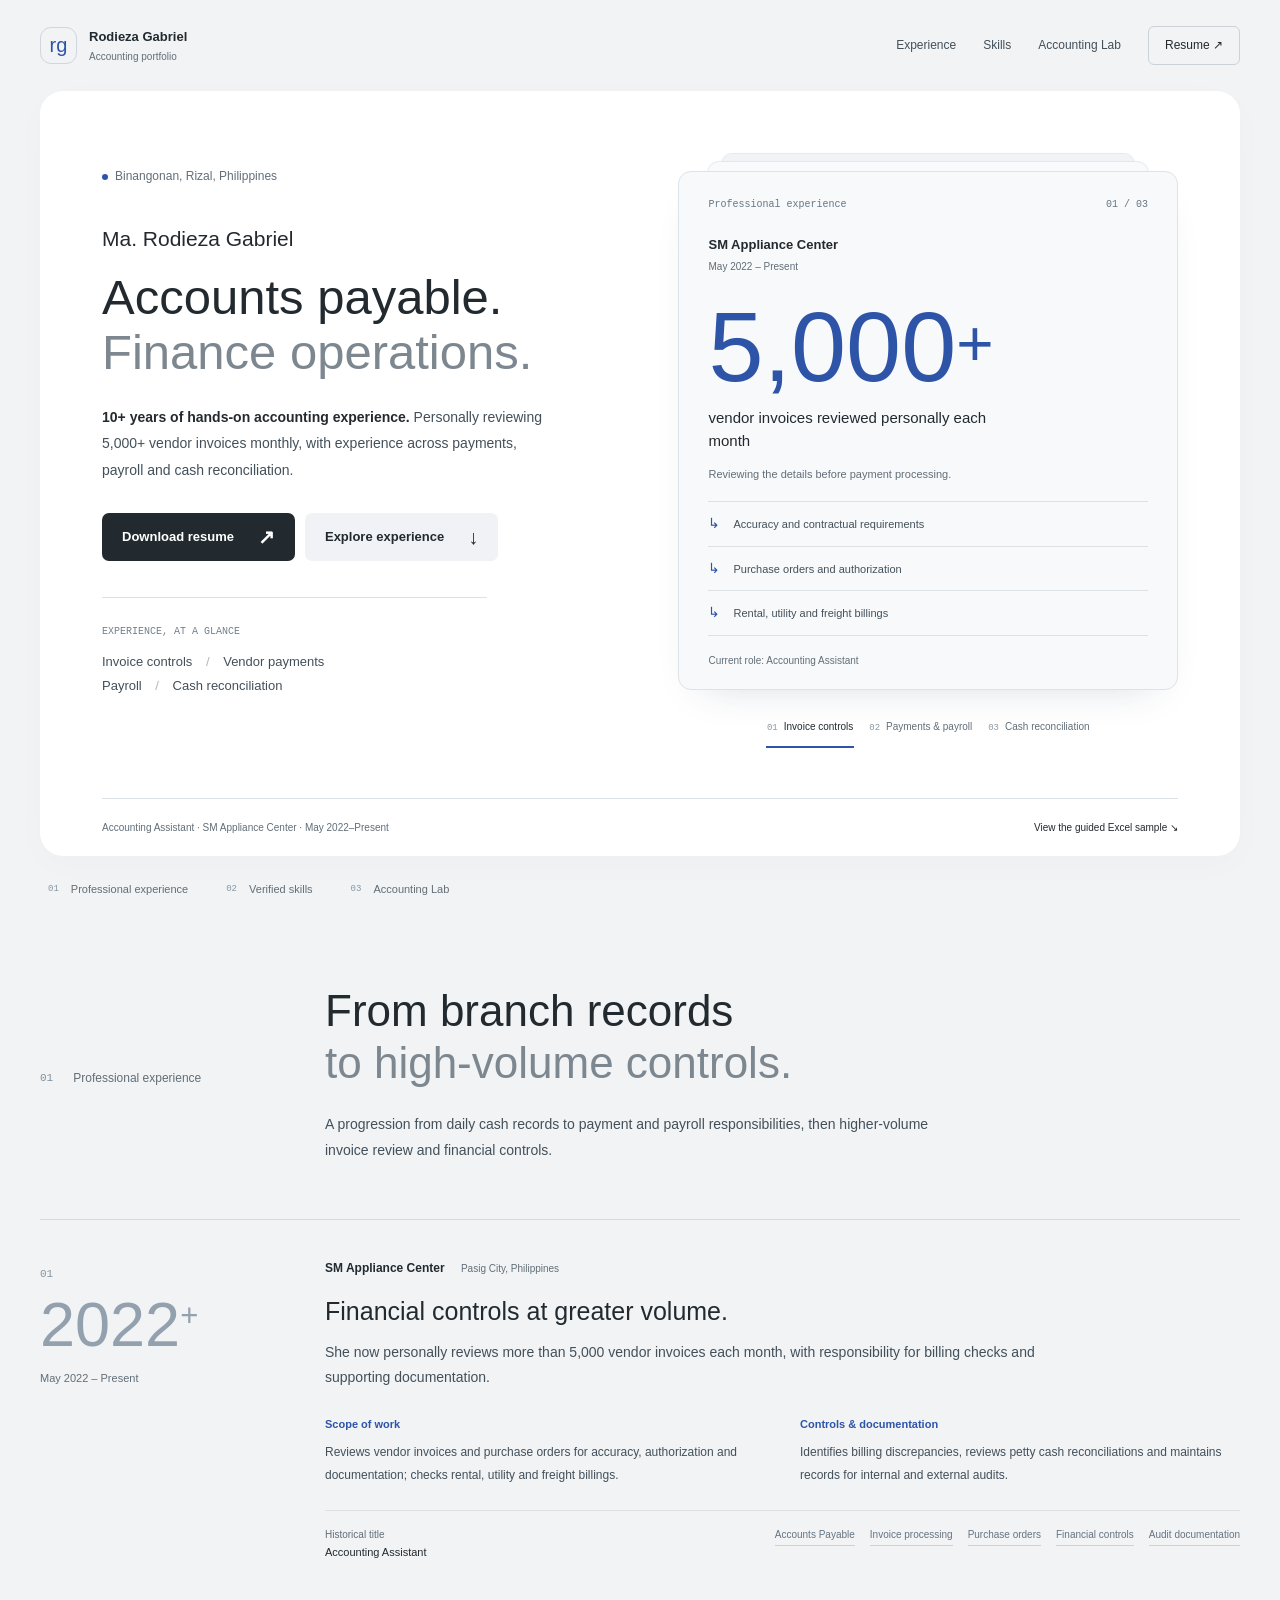
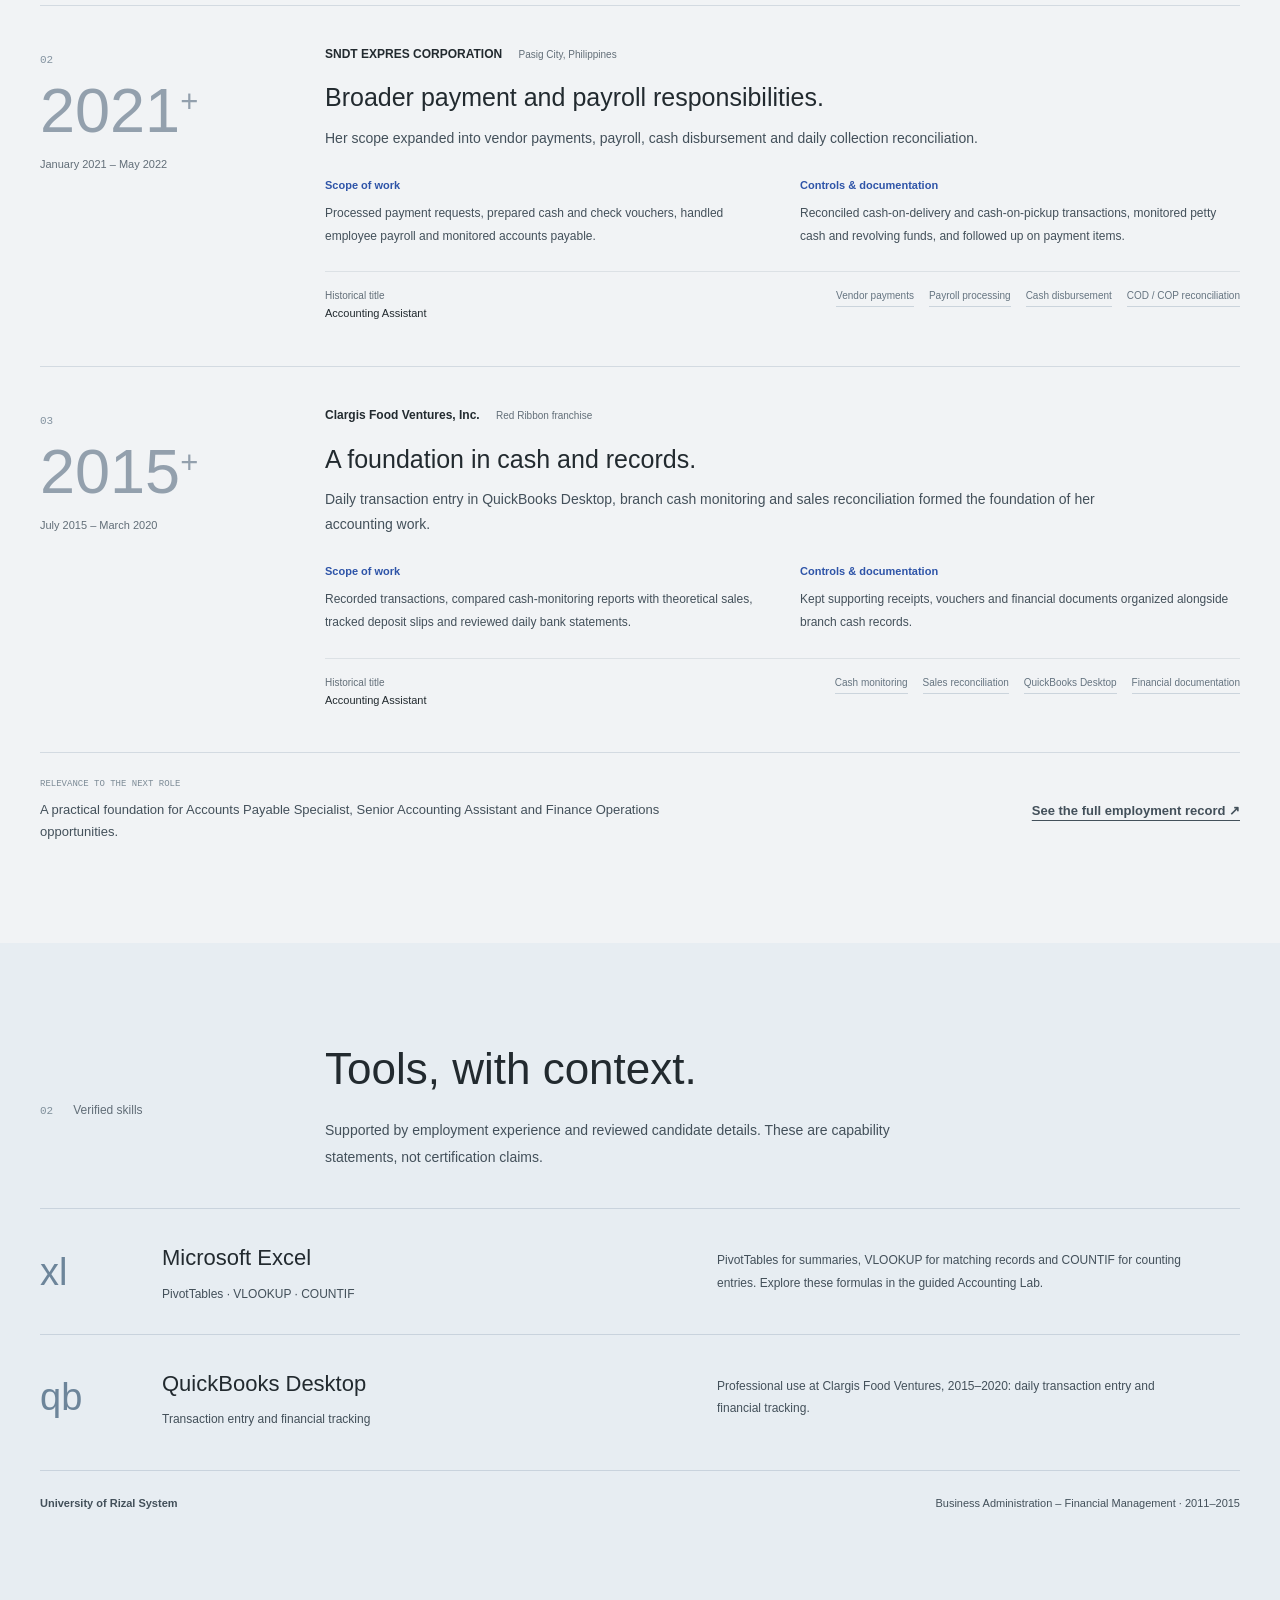
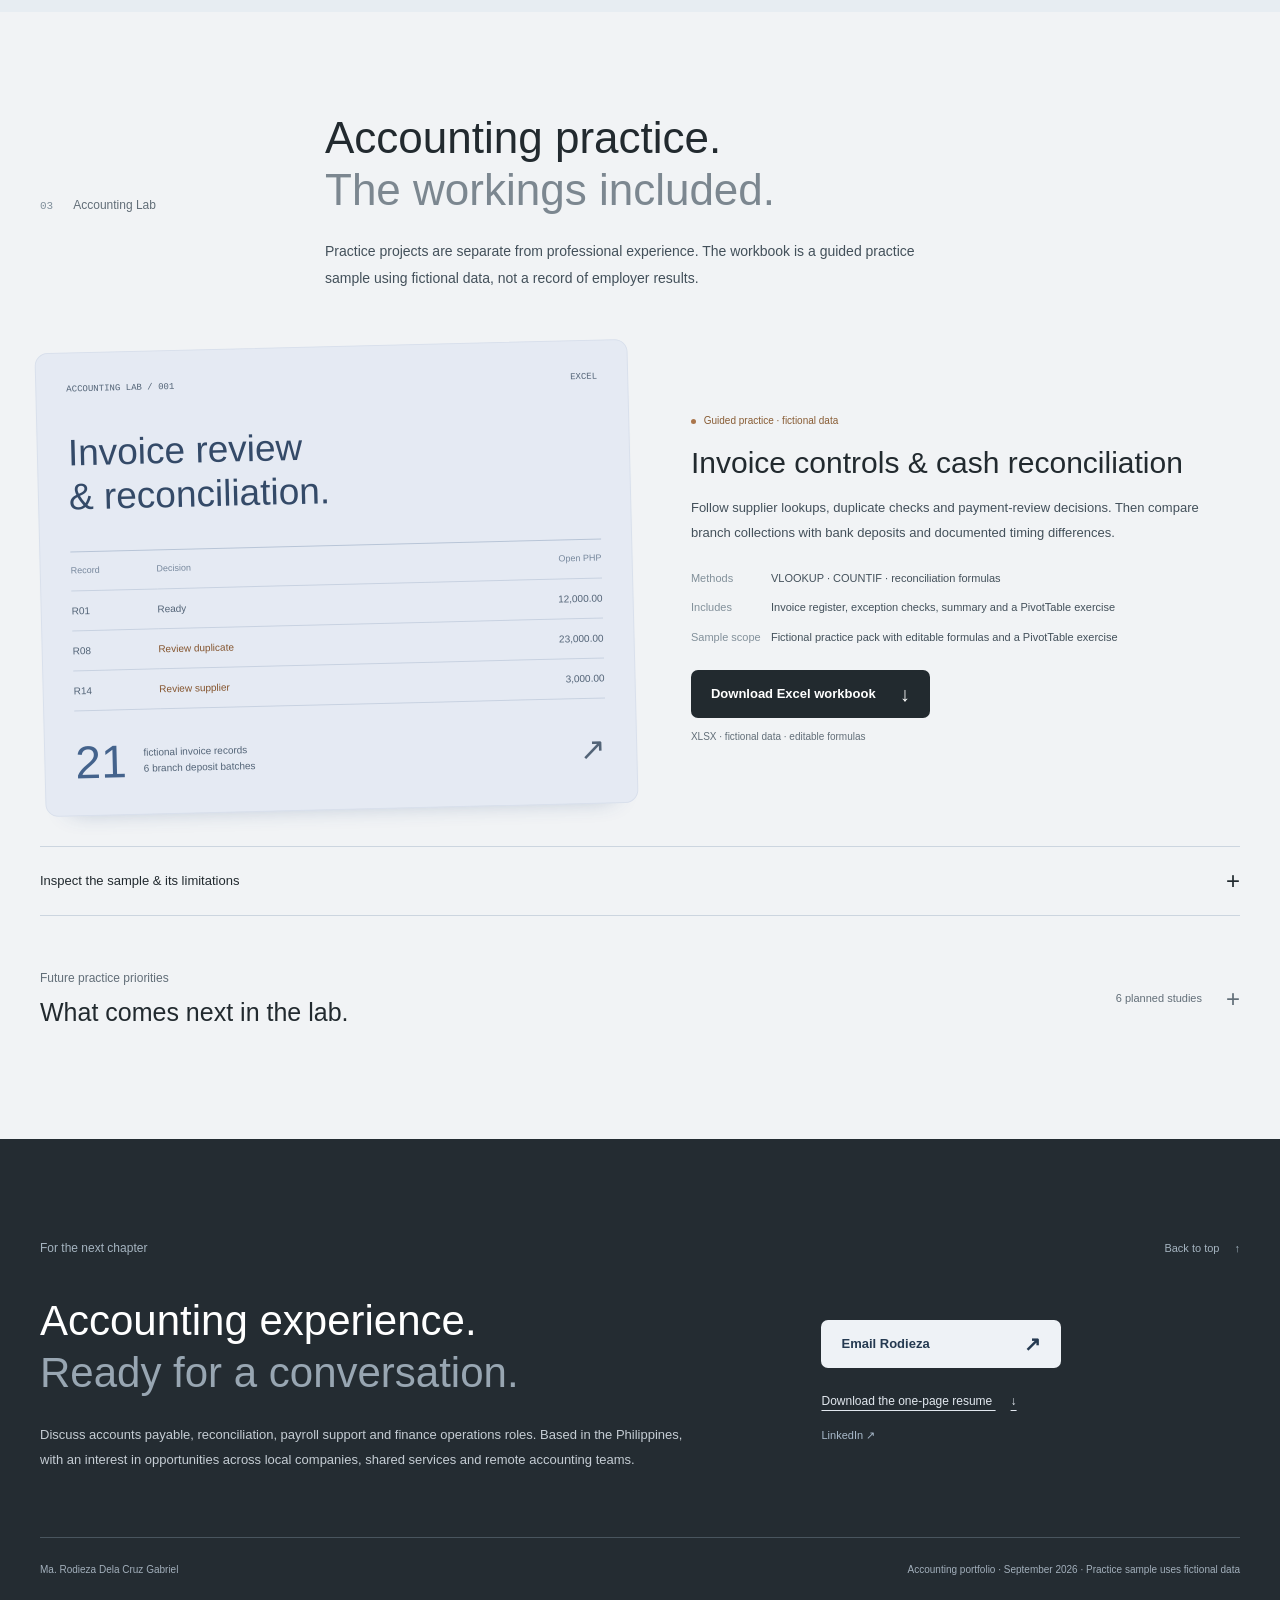
==== commit 88bafae4: "Refine public lab language" ====
--- a/index.html
+++ b/index.html
@@ -61,27 +61,27 @@
 <div class="experience-close"><p><span class="mono">RELEVANCE TO THE NEXT ROLE</span> A practical foundation for Accounts Payable Specialist, Senior Accounting Assistant and Finance Operations opportunities.</p><a class="text-link" href="Rodieza-Gabriel-Accounts-Payable-Resume.pdf" download>See the full employment record <span aria-hidden="true">↗</span></a></div>
 </section>
 <section class="skills-section" id="skills" aria-labelledby="skills-title"><div class="wrap section">
-<div class="section-heading"><p class="eyebrow"><span class="section-no">02</span> Verified skills</p><div><h2 id="skills-title">Tools, with context.</h2><p class="section-intro">Supported by the resume and candidate-provided details. These are experience and capability statements, not certification claims.</p></div></div>
+<div class="section-heading"><p class="eyebrow"><span class="section-no">02</span> Verified skills</p><div><h2 id="skills-title">Tools, with context.</h2><p class="section-intro">Supported by employment experience and reviewed candidate details. These are capability statements, not certification claims.</p></div></div>
 <div class="skill-row"><div class="tool-id small" aria-hidden="true">xl</div><div><h3>Microsoft Excel</h3><p class="skill-scope">PivotTables · VLOOKUP · COUNTIF</p></div><div class="skill-evidence"><p>PivotTables for summaries, VLOOKUP for matching records and COUNTIF for counting entries. Explore these formulas in the guided Accounting Lab.</p></div></div><div class="skill-row"><div class="tool-id small" aria-hidden="true">qb</div><div><h3>QuickBooks Desktop</h3><p class="skill-scope">Transaction entry and financial tracking</p></div><div class="skill-evidence"><p>Professional use at Clargis Food Ventures, 2015–2020: daily transaction entry and financial tracking.</p></div></div>
 <p class="education"><strong>University of Rizal System</strong><span>Business Administration – Financial Management · 2011–2015</span></p>
 
 </div></section>
 <section id="lab" class="lab-section wrap section" aria-labelledby="lab-title">
-<div class="section-heading"><p class="eyebrow"><span class="section-no">03</span> Accounting Lab</p><div><h2 id="lab-title">Accounting practice.<br><span>The workings included.</span></h2><p class="section-intro">Practice projects are separate from professional experience. The current workbook is a guided draft using fictional data, not a record of employer results.</p></div></div>
+<div class="section-heading"><p class="eyebrow"><span class="section-no">03</span> Accounting Lab</p><div><h2 id="lab-title">Accounting practice.<br><span>The workings included.</span></h2><p class="section-intro">Practice projects are separate from professional experience. The workbook is a guided practice sample using fictional data, not a record of employer results.</p></div></div>
 <article class="lab-feature" aria-labelledby="sample-title">
 <div class="lab-cover" aria-hidden="true"><div class="ledger-top"><span>ACCOUNTING LAB / 001</span><span>EXCEL</span></div><div class="ledger-title">Invoice review<br>&amp; reconciliation.</div><div class="ledger-grid"><span>Record</span><span>Decision</span><span class="number">Open PHP</span><span>R01</span><span>Ready</span><span class="number">12,000.00</span><span>R08</span><span class="ledger-flag">Review duplicate</span><span class="number">23,000.00</span><span>R14</span><span class="ledger-flag">Review supplier</span><span class="number">3,000.00</span></div><div class="ledger-bottom"><strong>21</strong><span>fictional invoice records<br>6 branch deposit batches</span><span class="ledger-arrow">↗</span></div></div>
-<div class="lab-copy"><p class="lab-state"><span class="draft-dot" aria-hidden="true"></span> Guided draft · candidate review pending</p><h3 id="sample-title">Invoice controls &amp; cash reconciliation</h3><p>Follow supplier lookups, duplicate checks and payment-review decisions. Then compare branch collections with bank deposits and documented timing differences.</p><dl class="project-meta"><div><dt>Methods</dt><dd>VLOOKUP · COUNTIF · reconciliation formulas</dd></div><div><dt>Includes</dt><dd>Invoice register, exception checks, summary and a PivotTable exercise</dd></div><div><dt>Authorship</dt><dd>AI-assisted practice pack; independent completion not yet demonstrated</dd></div></dl><a class="button primary" href="Rodieza-Gabriel-Accounting-Work-Sample.xlsx" download>Download Excel workbook <span aria-hidden="true">↓</span></a><p class="download-note">XLSX · fictional data · editable formulas</p></div>
+<div class="lab-copy"><p class="lab-state"><span class="draft-dot" aria-hidden="true"></span> Guided practice · fictional data</p><h3 id="sample-title">Invoice controls &amp; cash reconciliation</h3><p>Follow supplier lookups, duplicate checks and payment-review decisions. Then compare branch collections with bank deposits and documented timing differences.</p><dl class="project-meta"><div><dt>Methods</dt><dd>VLOOKUP · COUNTIF · reconciliation formulas</dd></div><div><dt>Includes</dt><dd>Invoice register, exception checks, summary and a PivotTable exercise</dd></div><div><dt>Sample scope</dt><dd>Fictional practice pack with editable formulas and a PivotTable exercise</dd></div></dl><a class="button primary" href="Rodieza-Gabriel-Accounting-Work-Sample.xlsx" download>Download Excel workbook <span aria-hidden="true">↓</span></a><p class="download-note">XLSX · fictional data · editable formulas</p></div>
 </article>
 <details class="sample-details"><summary><span>Inspect the sample &amp; its limitations</span><span class="disclosure-icon" aria-hidden="true">+</span></summary><div class="sample-content">
 <div class="sample-content-head"><div><h3>Invoice review results</h3><p>Snapshot: 20 September 2026 · all amounts in PHP</p></div><p class="eligible-total">Due and eligible under sample rules<strong>PHP 69,150.00</strong></p></div>
 <div class="filter-bar" role="group" aria-label="Filter fictional invoice records" hidden><button type="button" data-filter="all" aria-pressed="true">All records <span>21</span></button><button type="button" data-filter="ready" aria-pressed="false">Ready <span>7</span></button><button type="button" data-filter="review" aria-pressed="false">Needs review <span>7</span></button><p id="result-count" aria-live="polite">21 records shown</p></div>
 <div class="table-scroll invoice-scroll" tabindex="0" role="region" aria-label="Fictional invoice results; scroll for all rows"><table class="invoice-table"><caption class="sr-only">Fictional invoice review results</caption><thead><tr><th scope="col">Record</th><th scope="col">Supplier / invoice</th><th scope="col" class="number">Open balance</th><th scope="col">Decision</th></tr></thead><tbody><tr data-decision="Ready"><td>R01</td><td>Northline Office Supply<small>INV1001</small></td><td class="number">12,000.00</td><td><span class="status ready">Ready</span></td></tr><tr data-decision="Ready"><td>R02</td><td>Harbor Freight Services<small>INV2001</small></td><td class="number">13,500.00</td><td><span class="status ready">Ready</span></td></tr><tr data-decision="Paid"><td>R03</td><td>Clearwater Utilities<small>INV3001</small></td><td class="number">0.00</td><td><span class="status other">Paid</span></td></tr><tr data-decision="Not due"><td>R04</td><td>Cedar Property Leasing<small>INV4001</small></td><td class="number">9,600.00</td><td><span class="status other">Not due</span></td></tr><tr data-decision="Review approval"><td>R05</td><td>Summit Packaging<small>INV5001</small></td><td class="number">14,200.00</td><td><span class="status review">Review approval</span></td></tr><tr data-decision="Review documents"><td>R06</td><td>Evergreen Maintenance<small>INV6001</small></td><td class="number">6,200.00</td><td><span class="status review">Review documents</span></td></tr><tr data-decision="Not due"><td>R07</td><td>Northline Office Supply<small>INV1002</small></td><td class="number">11,000.00</td><td><span class="status other">Not due</span></td></tr><tr data-decision="Review duplicate"><td>R08</td><td>Harbor Freight Services<small>INV2002</small></td><td class="number">23,000.00</td><td><span class="status review">Review duplicate</span></td></tr><tr data-decision="Not due"><td>R09</td><td>Clearwater Utilities<small>INV3002</small></td><td class="number">8,300.00</td><td><span class="status other">Not due</span></td></tr><tr data-decision="Ready"><td>R10</td><td>Cedar Property Leasing<small>INV4002</small></td><td class="number">15,750.00</td><td><span class="status ready">Ready</span></td></tr><tr data-decision="Ready"><td>R11</td><td>Summit Packaging<small>INV5002</small></td><td class="number">4,900.00</td><td><span class="status ready">Ready</span></td></tr><tr data-decision="Ready"><td>R12</td><td>Evergreen Maintenance<small>INV6002</small></td><td class="number">8,800.00</td><td><span class="status ready">Ready</span></td></tr><tr data-decision="Review duplicate"><td>R13</td><td>Harbor Freight Services<small>INV2002</small></td><td class="number">23,000.00</td><td><span class="status review">Review duplicate</span></td></tr><tr data-decision="Review supplier"><td>R14</td><td>Unknown supplier<small>INV7001</small></td><td class="number">3,000.00</td><td><span class="status review">Review supplier</span></td></tr><tr data-decision="Review approval"><td>R15</td><td>Northline Office Supply<small>INV1003</small></td><td class="number">4,000.00</td><td><span class="status review">Review approval</span></td></tr><tr data-decision="Not due"><td>R16</td><td>Harbor Freight Services<small>INV2003</small></td><td class="number">17,500.00</td><td><span class="status other">Not due</span></td></tr><tr data-decision="Paid"><td>R17</td><td>Clearwater Utilities<small>INV3003</small></td><td class="number">0.00</td><td><span class="status other">Paid</span></td></tr><tr data-decision="Ready"><td>R18</td><td>Cedar Property Leasing<small>INV4003</small></td><td class="number">5,200.00</td><td><span class="status ready">Ready</span></td></tr><tr data-decision="Review approval"><td>R19</td><td>Summit Packaging<small>INV5003</small></td><td class="number">12,700.00</td><td><span class="status review">Review approval</span></td></tr><tr data-decision="Not due"><td>R20</td><td>Evergreen Maintenance<small>INV6003</small></td><td class="number">9,100.00</td><td><span class="status other">Not due</span></td></tr><tr data-decision="Ready"><td>R21</td><td>Clearwater Utilities<small>INV1001</small></td><td class="number">9,000.00</td><td><span class="status ready">Ready</span></td></tr></tbody></table></div>
 <p class="table-note">Both records in a duplicate group are held for review. “Ready” is a sample classification, not authorization to pay. Intake balances include unresolved items and are not a verified AP liability. This website snapshot does not update when the downloaded workbook changes.</p>
-<div class="method-notes"><div><h4>What the formula checks show</h4><p>VLOOKUP identifies the supplier. COUNTIF checks a supplier-and-invoice key, so identical invoice numbers from different suppliers are not automatically treated as duplicates.</p></div><div><h4>What Rodieza still needs to complete</h4><p>Review and reproduce the formulas, explain the exceptions and build the native PivotTable exercise in Excel. The existing Summary sheet uses formulas; it is not a completed PivotTable.</p></div></div>
+<div class="method-notes"><div><h4>What the formula checks show</h4><p>VLOOKUP identifies the supplier. COUNTIF checks a supplier-and-invoice key, so identical invoice numbers from different suppliers are not automatically treated as duplicates.</p></div><div><h4>How to read the sample</h4><p>The workbook includes formula checks, exception notes and a PivotTable exercise. The existing Summary sheet uses formulas; the PivotTable exercise is separate.</p></div></div>
 <h3 class="cash-title">Collections-to-deposit reconciliation</h3><div class="table-scroll" tabindex="0" role="region" aria-label="Fictional branch deposit results"><table><caption class="sr-only">Fictional cash reconciliation, PHP</caption><thead><tr><th scope="col">Branch</th><th scope="col" class="number">Expected</th><th scope="col" class="number">Deposited</th><th scope="col" class="number">In transit</th><th scope="col" class="number">Unresolved</th></tr></thead><tbody><tr><td>Harbor</td><td class="number">24,500.00</td><td class="number">24,500.00</td><td class="number">0.00</td><td class="number ">0.00</td></tr><tr><td>Garden</td><td class="number">18,000.00</td><td class="number">18,000.00</td><td class="number">0.00</td><td class="number ">0.00</td></tr><tr><td>Central</td><td class="number">32,000.00</td><td class="number">28,000.00</td><td class="number">4,000.00</td><td class="number ">0.00</td></tr><tr><td>Hill</td><td class="number">20,000.00</td><td class="number">15,000.00</td><td class="number">0.00</td><td class="number variance">5,000.00</td></tr><tr><td>Lakeside</td><td class="number">15,500.00</td><td class="number">15,750.00</td><td class="number">0.00</td><td class="number variance">-250.00</td></tr><tr><td>South</td><td class="number">26,300.00</td><td class="number">26,300.00</td><td class="number">0.00</td><td class="number ">0.00</td></tr></tbody></table></div>
 <p class="table-note">Investigate the PHP 5,000 short deposit and PHP 250 excess separately. This is a collections-to-deposit exercise, not a complete bank-to-general-ledger reconciliation.</p>
 </div></details>
-<details class="roadmap"><summary><div><p class="eyebrow">Future practice priorities</p><h3>What comes next in the lab.</h3></div><span class="roadmap-summary">6 planned studies <span class="disclosure-icon" aria-hidden="true">+</span></span></summary><div class="roadmap-content"><p class="roadmap-note">Planned exercises, not completed projects or current skill claims. Each will be added as evidence only after it is completed and reviewed.</p><ol><li><span class="mono">01</span><div><h4>Bank reconciliation</h4><p>Reconcile a fictional cashbook to a bank statement, explain timing differences and document proposed adjustments.</p></div><span class="planned">Planned</span></li><li><span class="mono">02</span><div><h4>Accounts payable / AP aging</h4><p>Build aging buckets, reconcile supplier balances and explain payment priorities from a fictional invoice register.</p></div><span class="planned">Planned</span></li><li><span class="mono">03</span><div><h4>Advanced Excel accounting analysis</h4><p>Demonstrate data cleaning, lookup controls and an accounting summary with a documented refresh process.</p></div><span class="planned">Planned</span></li><li><span class="mono">04</span><div><h4>QuickBooks Online workflow</h4><p>Record sample transactions, reconcile accounts and explain the workflow after hands-on training.</p></div><span class="planned">Planned</span></li><li><span class="mono">05</span><div><h4>Month-end close simulation</h4><p>Explain a fictional close checklist, trial balance, reconciliation schedules and financial-statement review.</p></div><span class="planned">Planned</span></li><li><span class="mono">06</span><div><h4>Payroll reconciliation</h4><p>Reconcile a fictional payroll register to disbursements and liabilities, with exceptions documented for review.</p></div><span class="planned">Planned</span></li></ol><p class="roadmap-note">QuickBooks Online, Xero and advanced Excel credentials can be added after completion. No certification is currently claimed.</p></div></details>
+<details class="roadmap"><summary><div><p class="eyebrow">Future practice priorities</p><h3>What comes next in the lab.</h3></div><span class="roadmap-summary">6 planned studies <span class="disclosure-icon" aria-hidden="true">+</span></span></summary><div class="roadmap-content"><p class="roadmap-note">Planned exercises, not completed projects or current skill claims. Each will be added as evidence only after it is completed and reviewed.</p><ol><li><span class="mono">01</span><div><h4>Bank reconciliation</h4><p>Reconcile a fictional cashbook to a bank statement, explain timing differences and document proposed adjustments.</p></div><span class="planned">Planned</span></li><li><span class="mono">02</span><div><h4>Accounts payable / AP aging</h4><p>Build aging buckets, reconcile supplier balances and explain payment priorities from a fictional invoice register.</p></div><span class="planned">Planned</span></li><li><span class="mono">03</span><div><h4>Advanced Excel accounting analysis</h4><p>Demonstrate data cleaning, lookup controls and an accounting summary with a documented refresh process.</p></div><span class="planned">Planned</span></li><li><span class="mono">04</span><div><h4>QuickBooks Online workflow</h4><p>Record sample transactions, reconcile accounts and explain the workflow after hands-on training.</p></div><span class="planned">Planned</span></li><li><span class="mono">05</span><div><h4>Month-end close simulation</h4><p>Explain a fictional close checklist, trial balance, reconciliation schedules and financial-statement review.</p></div><span class="planned">Planned</span></li><li><span class="mono">06</span><div><h4>Payroll reconciliation</h4><p>Reconcile a fictional payroll register to disbursements and liabilities, with exceptions documented for review.</p></div><span class="planned">Planned</span></li></ol><p class="roadmap-note">Future tools and credentials can be added after legitimate training or certification.</p></div></details>
 </section>
 <section class="contact-section" id="contact" aria-labelledby="contact-title"><div class="wrap section"><div class="contact-top"><p class="eyebrow">For the next chapter</p><a href="#main" class="back-top">Back to top <span aria-hidden="true">↑</span></a></div><div class="contact-grid"><div><h2 id="contact-title">Accounting experience.<br><span>Ready for a conversation.</span></h2><p>Discuss accounts payable, reconciliation, payroll support and finance operations roles. Based in the Philippines, with an interest in opportunities across local companies, shared services and remote accounting teams.</p></div><div class="contact-actions"><a class="button light" href="mailto:gabriel.ma.rodieza.000@gmail.com">Email Rodieza <span aria-hidden="true">↗</span></a><a class="contact-resume" href="Rodieza-Gabriel-Accounts-Payable-Resume.pdf" download>Download the one-page resume <span aria-hidden="true">↓</span></a><a class="linkedin-link" href="https://www.linkedin.com/in/marodiezagabriel" target="_blank" rel="noopener noreferrer">LinkedIn <span aria-hidden="true">↗</span><span class="sr-only"> opens in a new tab</span></a></div></div><footer><p>Ma. Rodieza Dela Cruz Gabriel</p><p>Accounting portfolio · September 2026 · Practice sample uses fictional data</p></footer></div></section>
 </main></body></html>
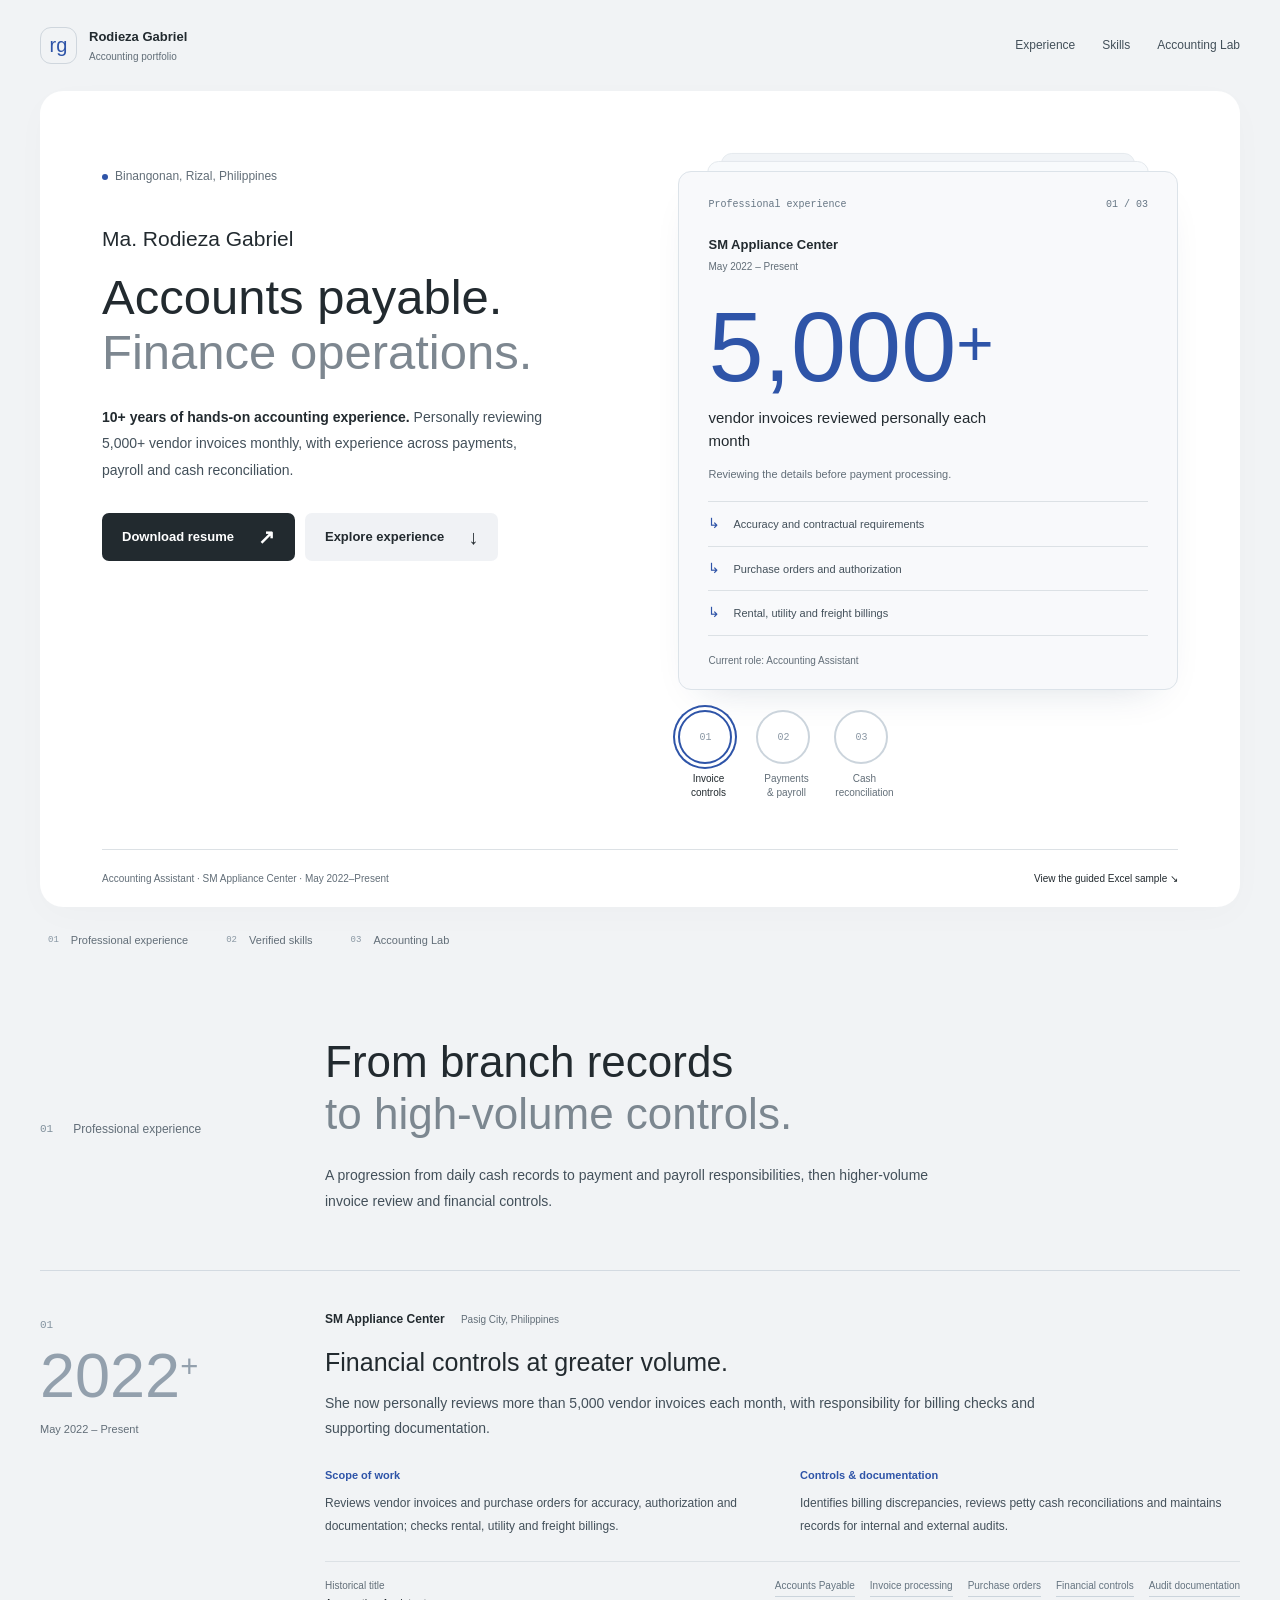
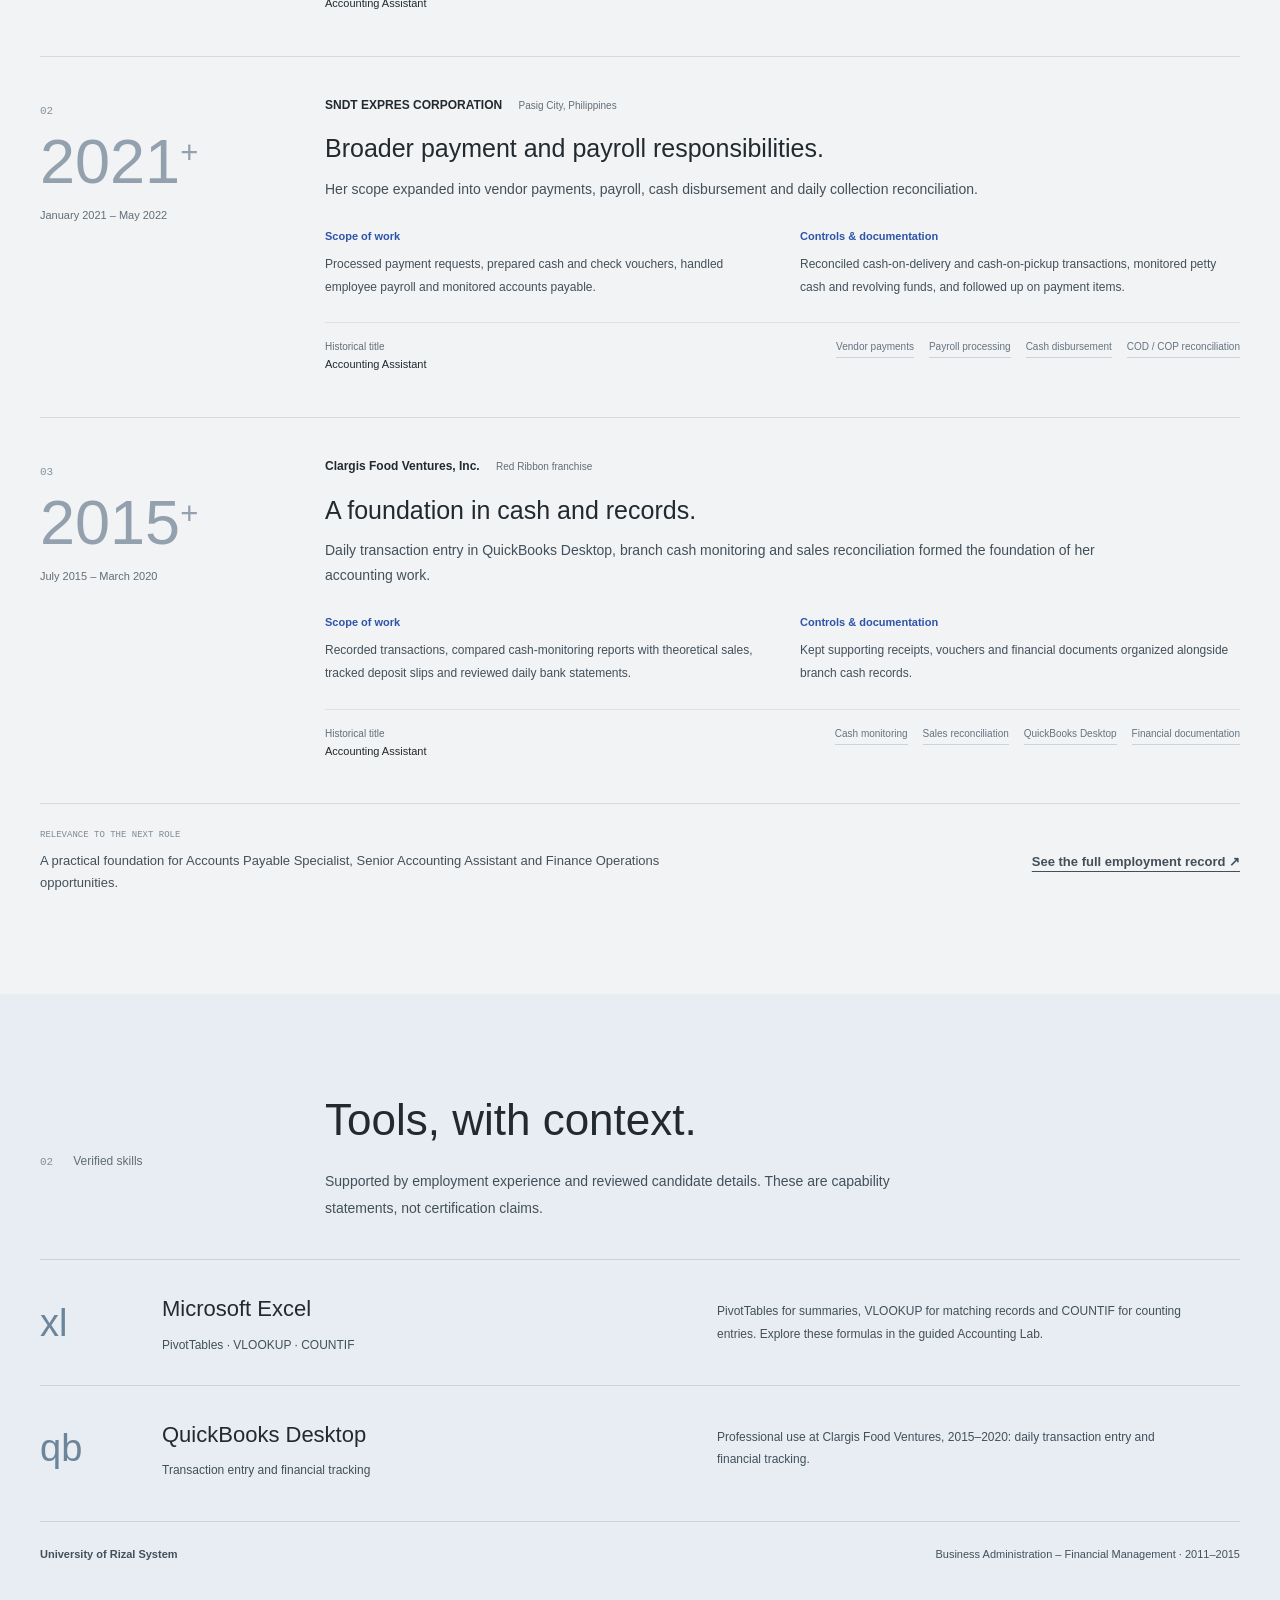
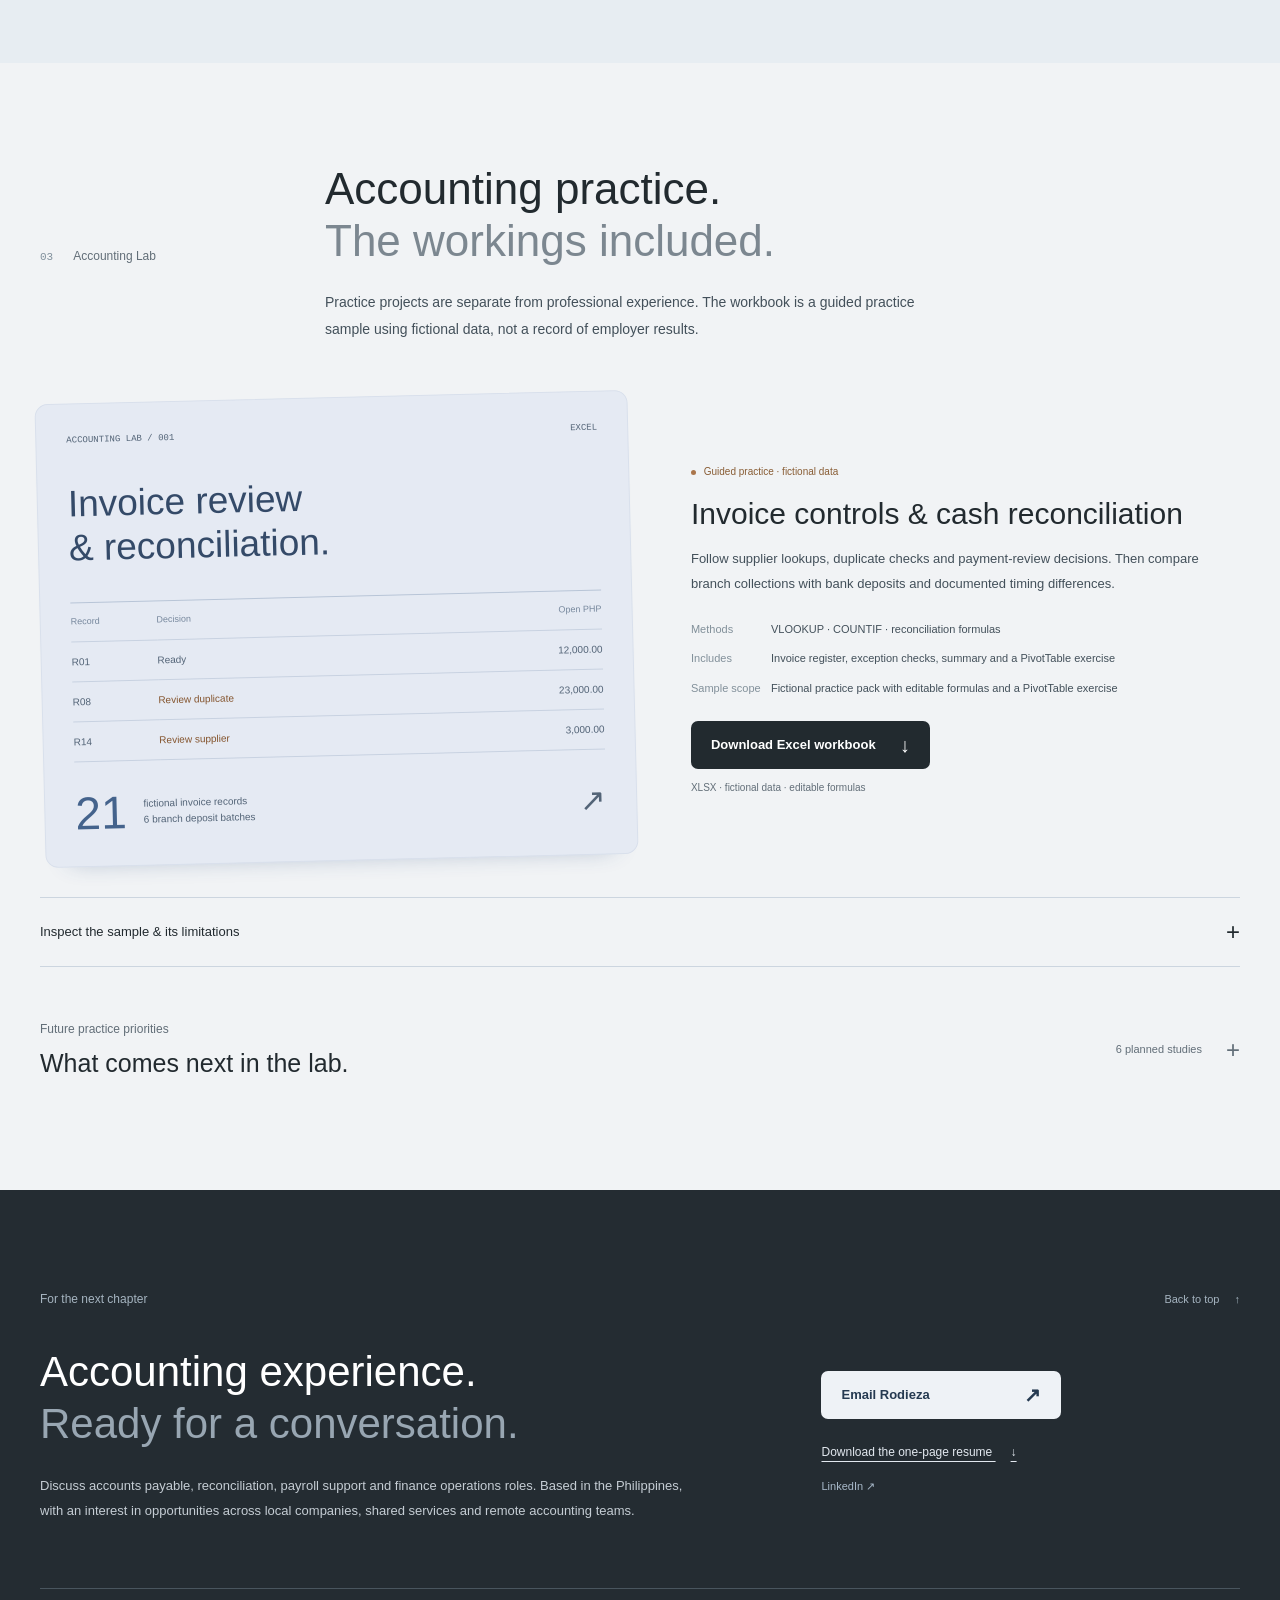
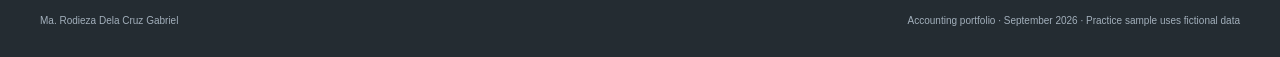
==== commit 100e8905: "refine accounting portfolio navigation and story controls" ====
--- a/index.html
+++ b/index.html
@@ -9,7 +9,7 @@
 <script src="script.js" defer></script></head>
 <body><a class="skip-link" href="#main">Skip to content</a>
 <header class="site-header wrap"><a href="#main" class="brand" aria-label="Rodieza Gabriel home"><span class="brand-mark" aria-hidden="true">rg</span><span>Rodieza Gabriel<small>Accounting portfolio</small></span></a>
-<nav aria-label="Main navigation"><a href="#experience">Experience</a><a href="#skills">Skills</a><a href="#lab">Accounting Lab</a><a class="nav-resume" href="Rodieza-Gabriel-Accounts-Payable-Resume.pdf" download>Resume <span aria-hidden="true">↗</span></a></nav></header>
+<nav aria-label="Main navigation"><a href="#experience">Experience</a><a href="#skills">Skills</a><a href="#lab">Accounting Lab</a></nav></header>
 <main id="main">
 <section class="hero-stage wrap" aria-labelledby="hero-title">
 <div class="hero-intro">
@@ -18,7 +18,7 @@
 <h1 id="hero-title">Accounts payable.<br><span>Finance operations.</span></h1>
 <p class="hero-summary"><strong>10+ years of hands-on accounting experience.</strong> Personally reviewing 5,000+ vendor invoices monthly, with experience across payments, payroll and cash reconciliation.</p>
 <div class="hero-actions"><a class="button primary" href="Rodieza-Gabriel-Accounts-Payable-Resume.pdf" download>Download resume <span aria-hidden="true">↗</span></a><a class="button quiet" href="#experience">Explore experience <span aria-hidden="true">↓</span></a></div>
-<div class="hero-baseline"><span class="mono">EXPERIENCE, AT A GLANCE</span><p>Invoice controls <i aria-hidden="true">/</i> Vendor payments<br>Payroll <i aria-hidden="true">/</i> Cash reconciliation</p></div>
+
 </div>
 <div class="proof-area"><div class="paper-shadow shadow-back" aria-hidden="true"></div><div class="paper-shadow shadow-mid" aria-hidden="true"></div><div class="proof-stack"><section id="proof-controls" class="proof-panel is-first" aria-labelledby="proof-title-controls" data-proof-panel="controls">
 <div class="proof-meta"><span>Professional experience</span><span>01 / 03</span></div>
@@ -39,7 +39,7 @@
 <p class="proof-unit">branch cash monitoring and sales reconciliation</p><p class="proof-text">A foundation in transaction records and supporting evidence.</p>
 <ul class="proof-checks"><li><span aria-hidden="true">↳</span>Cash reports compared with theoretical sales</li><li><span aria-hidden="true">↳</span>Deposit slips and daily bank statements</li><li><span aria-hidden="true">↳</span>QuickBooks Desktop transaction entry</li></ul>
 <p class="proof-foot">Historical role: Accounting Assistant</p></section></div>
-<div class="proof-controls" aria-label="Explore professional evidence" hidden><button type="button" data-proof="controls" aria-controls="proof-controls" aria-pressed="true"><span class="mono">01</span>Invoice controls</button><button type="button" data-proof="payments" aria-controls="proof-payments" aria-pressed="false"><span class="mono">02</span>Payments &amp; payroll</button><button type="button" data-proof="cash" aria-controls="proof-cash" aria-pressed="false"><span class="mono">03</span>Cash reconciliation</button></div></div>
+<div class="proof-controls" aria-label="Explore professional evidence" hidden><button type="button" data-proof="controls" aria-controls="proof-controls" aria-label="Show invoice controls" aria-pressed="true"><span class="story-ring"><span class="mono">01</span></span><span class="story-label">Invoice<br>controls</span></button><button type="button" data-proof="payments" aria-controls="proof-payments" aria-label="Show payments and payroll" aria-pressed="false"><span class="story-ring"><span class="mono">02</span></span><span class="story-label">Payments<br>&amp; payroll</span></button><button type="button" data-proof="cash" aria-controls="proof-cash" aria-label="Show cash reconciliation" aria-pressed="false"><span class="story-ring"><span class="mono">03</span></span><span class="story-label">Cash<br>reconciliation</span></button></div></div>
 <div class="hero-bottom"><p>Accounting Assistant · SM Appliance Center · May 2022–Present</p><a href="#lab">View the guided Excel sample <span aria-hidden="true">↘</span></a></div>
 </section>
 <div class="section-index wrap" aria-label="Portfolio sections"><a href="#experience"><span class="mono">01</span> Professional experience</a><a href="#skills"><span class="mono">02</span> Verified skills</a><a href="#lab"><span class="mono">03</span> Accounting Lab</a></div>
--- a/styles.css
+++ b/styles.css
@@ -10,3 +10,18 @@
 @media(max-width:360px){.hero-stage{padding-inline:18px}.hero-stage h1{font-size:30px}.hero-actions{gap:7px}.hero-actions .button{font-size:10px;padding:10px 11px;gap:8px}.proof-panel{padding:18px}.proof-metric{font-size:74px}.proof-controls button{font-size:9px}.ledger-title{font-size:29px}.ledger-grid{font-size:9px}.section-heading h2,.contact-grid h2{font-size:29px}}
 @media(prefers-reduced-motion:reduce){html{scroll-behavior:auto}*,*::before,*::after{animation:none!important;transition:none!important}.lab-cover{transform:none}.button:hover{transform:none}}
 @media print{body{background:white;color:black}.wrap{width:100%;max-width:none}.site-header{padding:0 0 20px}nav,.proof-controls,.section-index,.filter-bar,.hero-actions,.back-top,.contact-actions{display:none!important}.hero-stage{padding:15px 0;display:block;box-shadow:none}.hero-name{margin-top:10px}.hero-stage h1{font-size:30px}.hero-summary{max-width:none}.hero-baseline{display:none}.proof-area{margin-top:20px;padding:0}.paper-shadow{display:none}.proof-stack{box-shadow:none}.proof-panel{padding:15px}.proof-panel[hidden]{display:block!important}.proof-metric{font-size:45px}.proof-metric>span{font-size:25px}.proof-metric.word-metric{font-size:35px;margin:15px 0}.word-metric>span{font-size:20px}.proof-controls{display:none}.hero-bottom{margin-top:15px}.section{padding:25px 0}.section-heading,.chapter{grid-template-columns:120px 1fr;gap:25px}.section-heading h2{font-size:27px}.chapter-main h3{font-size:20px}.chapter-year>p{font-size:35px}.chapter{break-inside:avoid}.skills-section,.contact-section{background:white;color:black}.contact-grid{display:block}.contact-grid h2,.contact-grid h2 span{color:black}.contact-section footer{color:black}.lab-cover{transform:none;box-shadow:none}.table-scroll{max-height:none;overflow:visible}.lab-feature{gap:25px}.contact-top .eyebrow{color:black}footer{margin-top:25px!important}}
+
+.proof-controls{align-items:flex-start;justify-content:flex-start;gap:18px;margin:20px 0 0}
+.proof-controls button{display:flex;flex-direction:column;align-items:center;gap:8px;border:0;background:transparent;color:var(--muted);padding:0;min-height:0;font-size:10px}
+.proof-controls button:hover{box-shadow:none;color:var(--ink)}
+.proof-controls button .story-ring{display:grid;place-items:center;width:54px;height:54px;border:2px solid #cbd4dc;border-radius:50%;background:#fff;transition:border-color .2s,box-shadow .2s,transform .2s}
+.proof-controls button:hover .story-ring{transform:translateY(-2px)}
+.proof-controls button[aria-pressed=true]{color:var(--ink);border-bottom:0}
+.proof-controls button[aria-pressed=true] .story-ring{border-color:var(--accent);box-shadow:0 0 0 3px #fff,0 0 0 5px var(--accent)}
+.proof-controls button .story-ring span{display:block;margin:0;color:inherit;font-size:10px}
+.proof-controls button .story-label{display:block;margin:0;color:inherit;font-size:10px;line-height:1.35;text-align:center}
+@media(max-width:720px){
+  .proof-controls{gap:16px;justify-content:flex-start;margin-top:13px}
+  .proof-controls button .story-ring{width:48px;height:48px}
+  .proof-controls button .story-label{font-size:9px}
+}
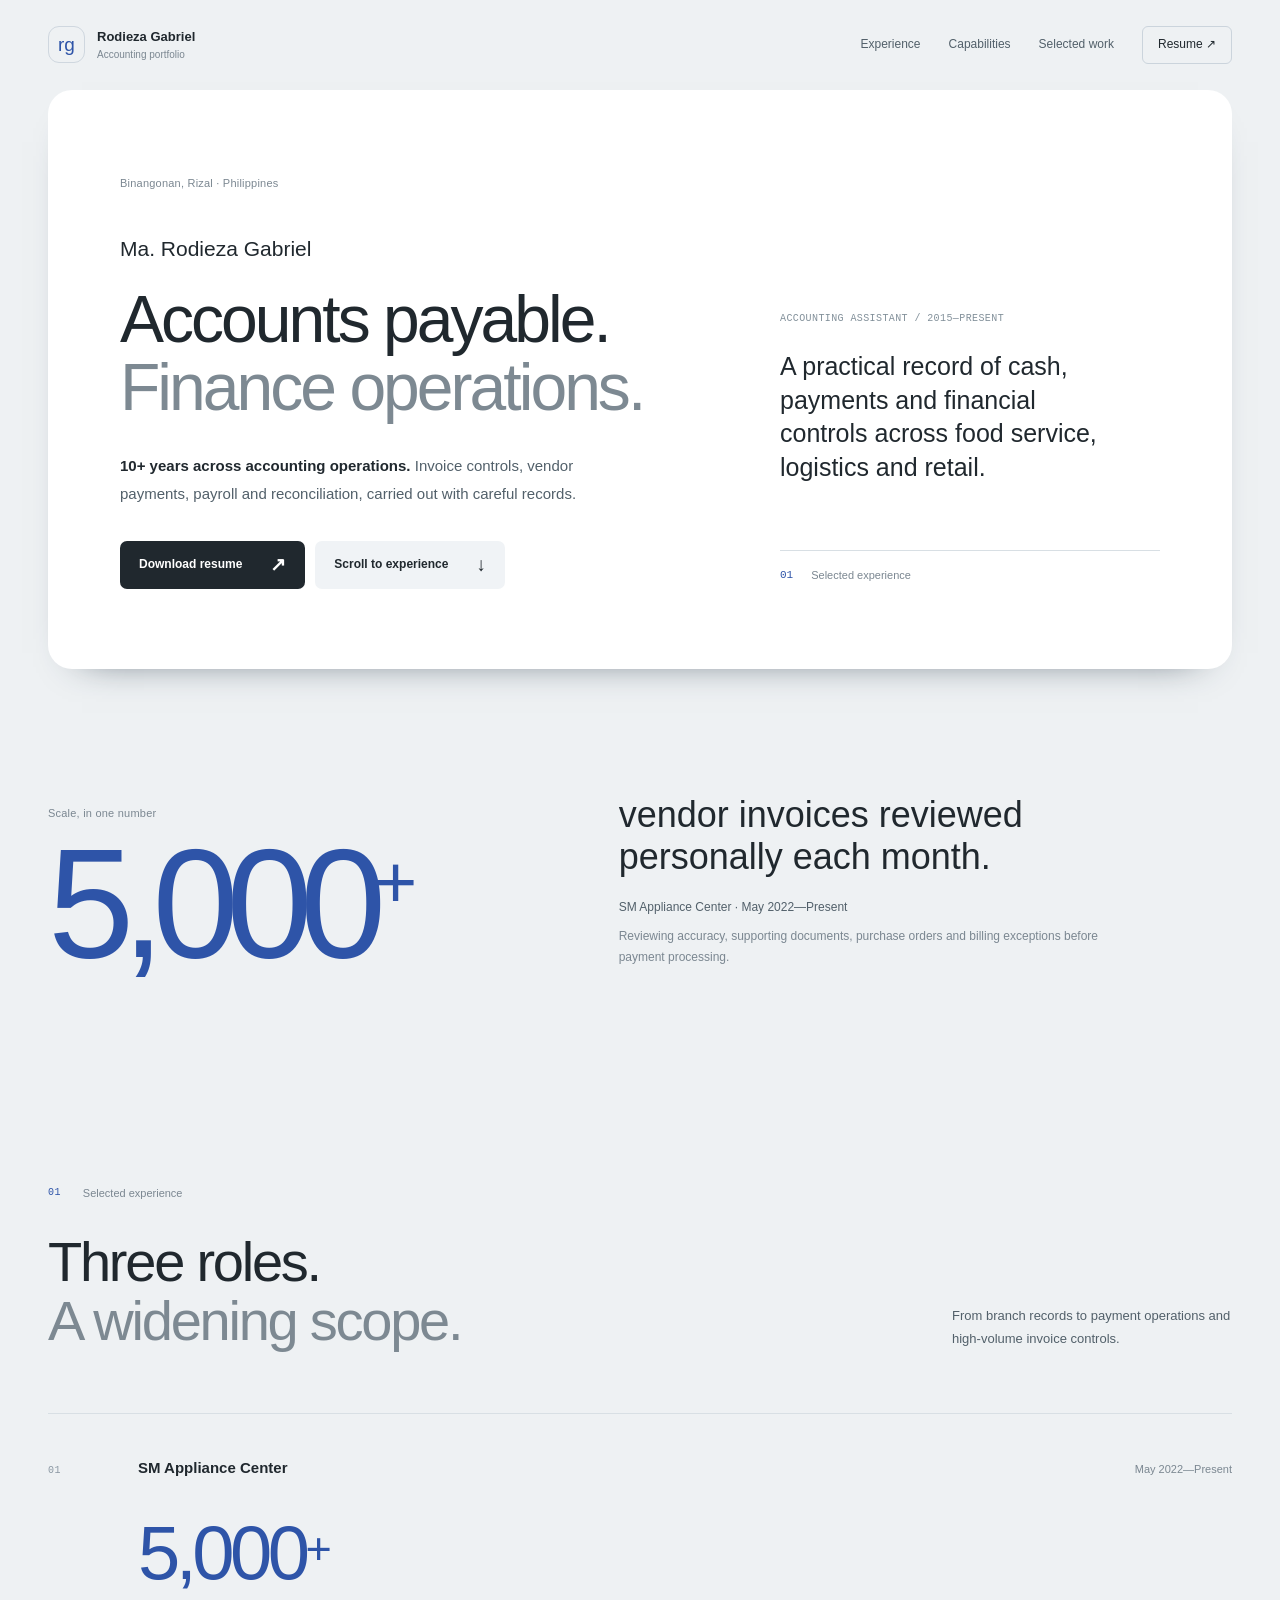
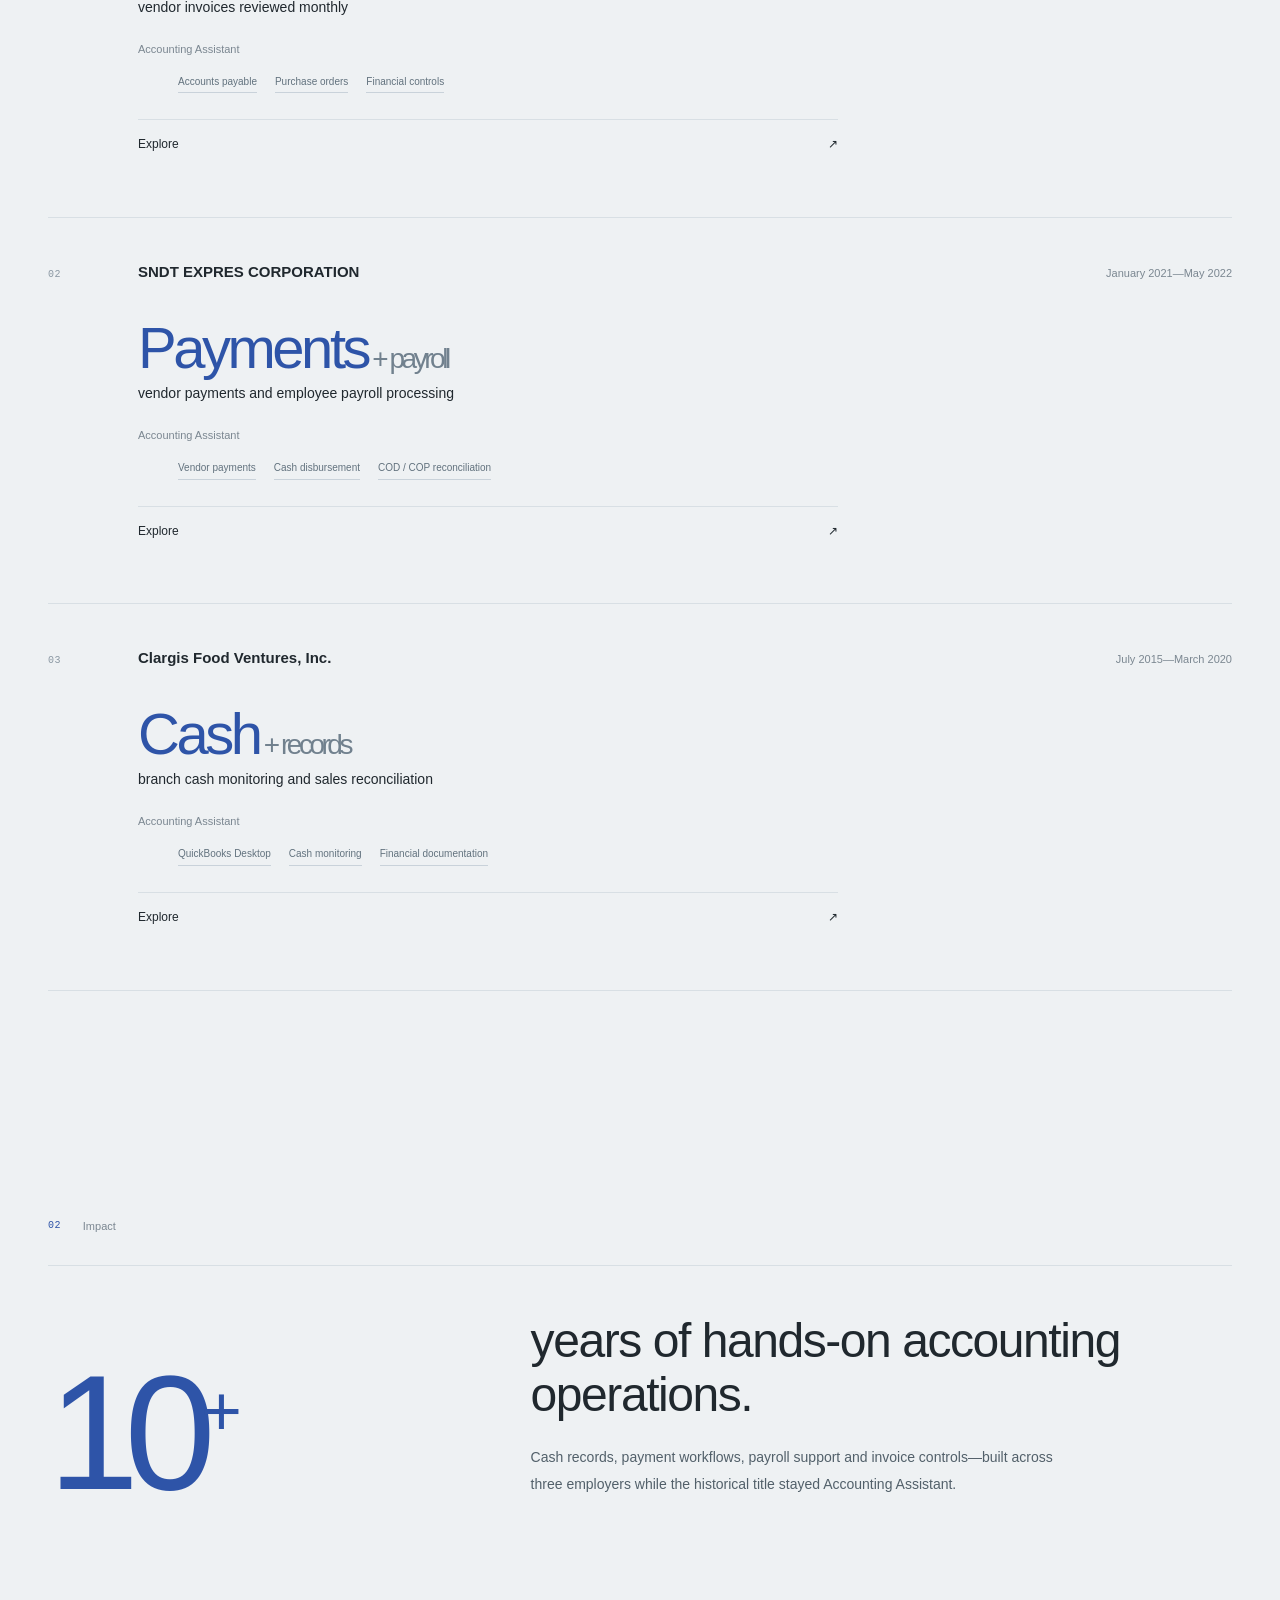
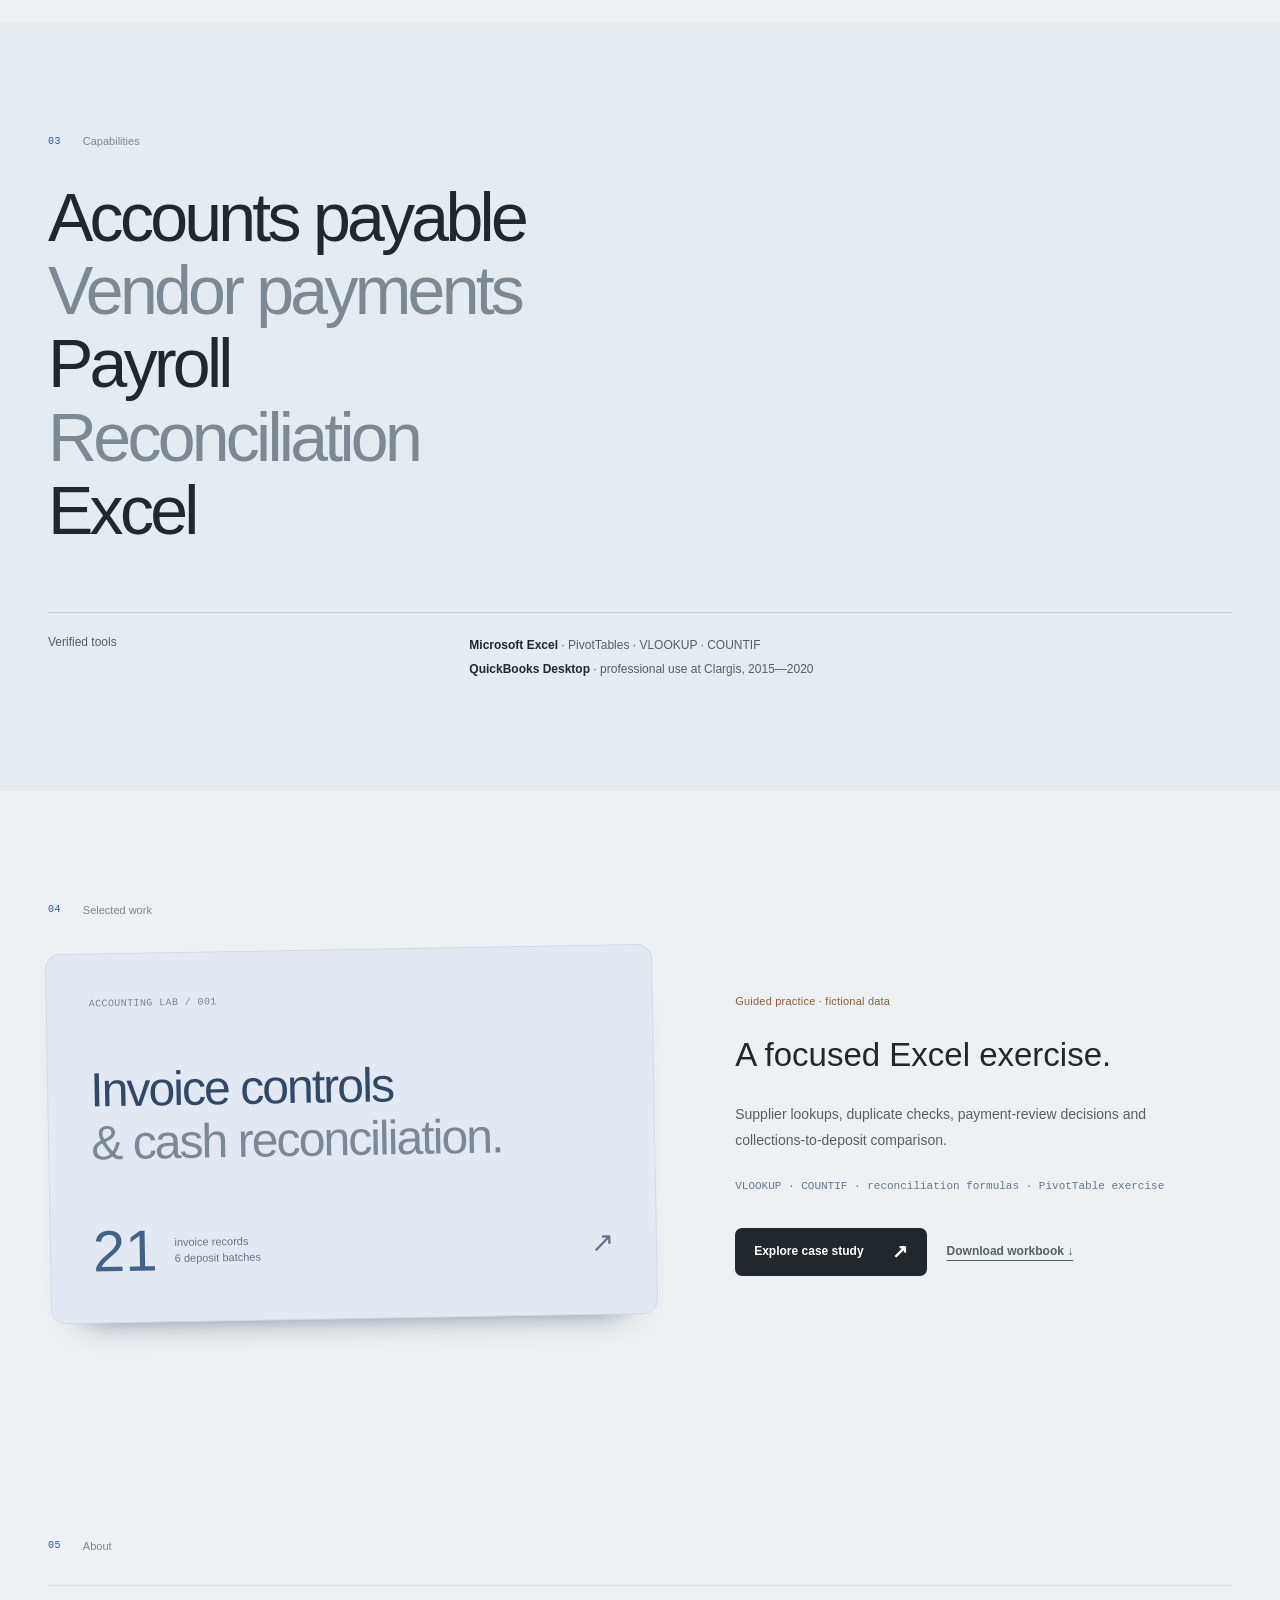
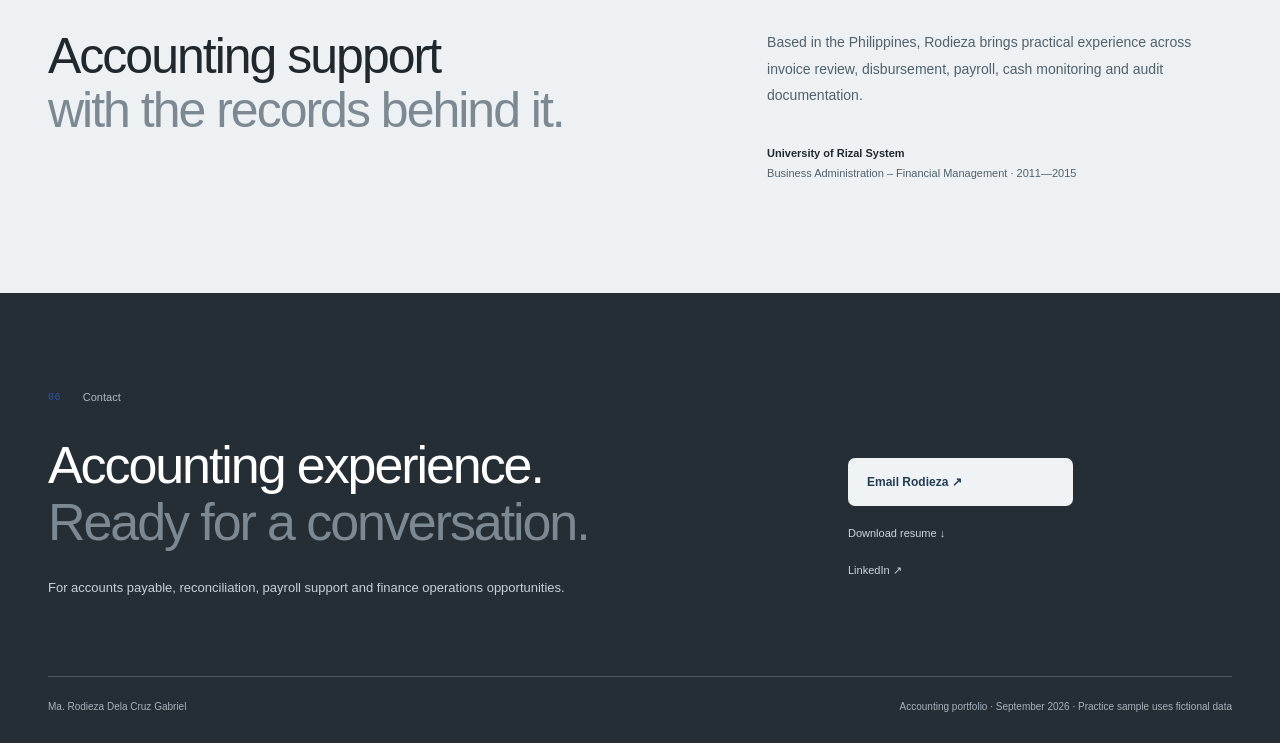
==== commit edee6ac8: "Create curated editorial portfolio branch" ====
--- a/index.html
+++ b/index.html
@@ -1,87 +1,17 @@
 <!doctype html>
-<html lang="en"><head>
-<meta charset="utf-8"><meta name="viewport" content="width=device-width,initial-scale=1">
-<title>Rodieza Gabriel | Accounts Payable, Reconciliation &amp; Finance Operations</title>
-<meta name="description" content="Rodieza Gabriel brings 10+ years in accounting operations: 5,000+ monthly vendor invoice reviews, payments, payroll and cash reconciliation. Explore experience, Excel skills and an Accounting Lab.">
-<meta name="robots" content="noindex,nofollow"><meta name="theme-color" content="#eef1f3">
-<link rel="icon" href="favicon.svg" type="image/svg+xml"><link rel="stylesheet" href="styles.css">
-<script type="application/ld+json">{"@context":"https://schema.org","@type":"Person","name":"Ma. Rodieza Dela Cruz Gabriel","jobTitle":"Accounting Assistant","description":"Accounting professional with 10+ years of experience in accounts payable, vendor invoice review, payments, payroll and cash reconciliation.","worksFor":{"@type":"Organization","name":"SM Appliance Center"},"homeLocation":{"@type":"Place","name":"Binangonan, Rizal, Philippines"},"sameAs":["https://www.linkedin.com/in/marodiezagabriel"],"knowsAbout":["Accounts payable","Vendor invoice review","Vendor payments","Cash reconciliation","Payroll processing","Purchase-order verification","Cash disbursement","Financial documentation","Microsoft Excel","PivotTables","VLOOKUP","COUNTIF","QuickBooks Desktop (prior experience, 2015–2020)"]}</script>
-<script src="script.js" defer></script></head>
-<body><a class="skip-link" href="#main">Skip to content</a>
-<header class="site-header wrap"><a href="#main" class="brand" aria-label="Rodieza Gabriel home"><span class="brand-mark" aria-hidden="true">rg</span><span>Rodieza Gabriel<small>Accounting portfolio</small></span></a>
-<nav aria-label="Main navigation"><a href="#experience">Experience</a><a href="#skills">Skills</a><a href="#lab">Accounting Lab</a></nav></header>
+<html lang="en"><head><meta charset="utf-8"><meta name="viewport" content="width=device-width,initial-scale=1"><title>Rodieza Gabriel — Accounting &amp; Finance Operations</title><meta name="description" content="Rodieza Gabriel is an accounting professional with 10+ years of experience across accounts payable, invoice review, payments, payroll and reconciliation."><meta name="robots" content="noindex,nofollow"><meta name="theme-color" content="#eef1f3"><link rel="icon" href="favicon.svg" type="image/svg+xml"><link rel="stylesheet" href="styles.css"><script src="script.js" defer></script></head><body><a class="skip-link" href="#main">Skip to content</a>
+<header class="site-header wrap"><a class="brand" href="index.html" aria-label="Rodieza Gabriel home"><span class="brand-mark">rg</span><span>Rodieza Gabriel<small>Accounting portfolio</small></span></a><nav aria-label="Main navigation"><a href="#experience">Experience</a><a href="#capabilities">Capabilities</a><a href="#work">Selected work</a><a class="nav-resume" href="Rodieza-Gabriel-Accounts-Payable-Resume.pdf" download>Resume ↗</a></nav></header>
 <main id="main">
-<section class="hero-stage wrap" aria-labelledby="hero-title">
-<div class="hero-intro">
-<p class="eyebrow"><span class="location-dot" aria-hidden="true"></span>Binangonan, Rizal, Philippines</p>
-<p class="hero-name">Ma. Rodieza Gabriel</p>
-<h1 id="hero-title">Accounts payable.<br><span>Finance operations.</span></h1>
-<p class="hero-summary"><strong>10+ years of hands-on accounting experience.</strong> Personally reviewing 5,000+ vendor invoices monthly, with experience across payments, payroll and cash reconciliation.</p>
-<div class="hero-actions"><a class="button primary" href="Rodieza-Gabriel-Accounts-Payable-Resume.pdf" download>Download resume <span aria-hidden="true">↗</span></a><a class="button quiet" href="#experience">Explore experience <span aria-hidden="true">↓</span></a></div>
-
-</div>
-<div class="proof-area"><div class="paper-shadow shadow-back" aria-hidden="true"></div><div class="paper-shadow shadow-mid" aria-hidden="true"></div><div class="proof-stack"><section id="proof-controls" class="proof-panel is-first" aria-labelledby="proof-title-controls" data-proof-panel="controls">
-<div class="proof-meta"><span>Professional experience</span><span>01 / 03</span></div>
-<p class="proof-company">SM Appliance Center</p><p class="proof-date">May 2022 – Present</p>
-<h2 class="proof-metric " id="proof-title-controls">5,000<span>+</span></h2>
-<p class="proof-unit">vendor invoices reviewed personally each month</p><p class="proof-text">Reviewing the details before payment processing.</p>
-<ul class="proof-checks"><li><span aria-hidden="true">↳</span>Accuracy and contractual requirements</li><li><span aria-hidden="true">↳</span>Purchase orders and authorization</li><li><span aria-hidden="true">↳</span>Rental, utility and freight billings</li></ul>
-<p class="proof-foot">Current role: Accounting Assistant</p></section><section id="proof-payments" class="proof-panel " aria-labelledby="proof-title-payments" data-proof-panel="payments">
-<div class="proof-meta"><span>Professional experience</span><span>02 / 03</span></div>
-<p class="proof-company">SNDT EXPRES CORPORATION</p><p class="proof-date">January 2021 – May 2022</p>
-<h2 class="proof-metric word-metric" id="proof-title-payments">AP<span> + payroll</span></h2>
-<p class="proof-unit">vendor payments and employee payroll processing</p><p class="proof-text">A broader scope across day-to-day finance operations.</p>
-<ul class="proof-checks"><li><span aria-hidden="true">↳</span>Payment requests and cash / check vouchers</li><li><span aria-hidden="true">↳</span>Payroll deductions and payment timelines</li><li><span aria-hidden="true">↳</span>Accounts payable and disbursement monitoring</li></ul>
-<p class="proof-foot">Historical role: Accounting Assistant</p></section><section id="proof-cash" class="proof-panel " aria-labelledby="proof-title-cash" data-proof-panel="cash">
-<div class="proof-meta"><span>Professional experience</span><span>03 / 03</span></div>
-<p class="proof-company">Clargis Food Ventures, Inc.</p><p class="proof-date">July 2015 – March 2020</p>
-<h2 class="proof-metric word-metric" id="proof-title-cash">Cash<span> & records</span></h2>
-<p class="proof-unit">branch cash monitoring and sales reconciliation</p><p class="proof-text">A foundation in transaction records and supporting evidence.</p>
-<ul class="proof-checks"><li><span aria-hidden="true">↳</span>Cash reports compared with theoretical sales</li><li><span aria-hidden="true">↳</span>Deposit slips and daily bank statements</li><li><span aria-hidden="true">↳</span>QuickBooks Desktop transaction entry</li></ul>
-<p class="proof-foot">Historical role: Accounting Assistant</p></section></div>
-<div class="proof-controls" aria-label="Explore professional evidence" hidden><button type="button" data-proof="controls" aria-controls="proof-controls" aria-label="Show invoice controls" aria-pressed="true"><span class="story-ring"><span class="mono">01</span></span><span class="story-label">Invoice<br>controls</span></button><button type="button" data-proof="payments" aria-controls="proof-payments" aria-label="Show payments and payroll" aria-pressed="false"><span class="story-ring"><span class="mono">02</span></span><span class="story-label">Payments<br>&amp; payroll</span></button><button type="button" data-proof="cash" aria-controls="proof-cash" aria-label="Show cash reconciliation" aria-pressed="false"><span class="story-ring"><span class="mono">03</span></span><span class="story-label">Cash<br>reconciliation</span></button></div></div>
-<div class="hero-bottom"><p>Accounting Assistant · SM Appliance Center · May 2022–Present</p><a href="#lab">View the guided Excel sample <span aria-hidden="true">↘</span></a></div>
-</section>
-<div class="section-index wrap" aria-label="Portfolio sections"><a href="#experience"><span class="mono">01</span> Professional experience</a><a href="#skills"><span class="mono">02</span> Verified skills</a><a href="#lab"><span class="mono">03</span> Accounting Lab</a></div>
-<section id="experience" class="experience-section wrap section" aria-labelledby="experience-title">
-<div class="section-heading"><p class="eyebrow"><span class="section-no">01</span> Professional experience</p><div><h2 id="experience-title">From branch records<br><span>to high-volume controls.</span></h2><p class="section-intro">A progression from daily cash records to payment and payroll responsibilities, then higher-volume invoice review and financial controls.</p></div></div>
-<article class="chapter" id="controls" data-section="career">
-<div class="chapter-year"><span class="mono">01</span><p>2022<span>+</span></p><small>May 2022 – Present</small></div>
-<div class="chapter-main"><p class="company">SM Appliance Center <span>Pasig City, Philippines</span></p><h3>Financial controls at greater volume.</h3><p class="chapter-intro">She now personally reviews more than 5,000 vendor invoices each month, with responsibility for billing checks and supporting documentation.</p>
-<div class="chapter-evidence"><div><h4>Scope of work</h4><p>Reviews vendor invoices and purchase orders for accuracy, authorization and documentation; checks rental, utility and freight billings.</p></div><div><h4>Controls &amp; documentation</h4><p>Identifies billing discrepancies, reviews petty cash reconciliations and maintains records for internal and external audits.</p></div></div>
-<div class="chapter-bottom"><p class="role-label">Historical title <strong>Accounting Assistant</strong></p><ul class="terms"><li>Accounts Payable</li><li>Invoice processing</li><li>Purchase orders</li><li>Financial controls</li><li>Audit documentation</li></ul></div></div></article><article class="chapter" id="operations" data-section="career">
-<div class="chapter-year"><span class="mono">02</span><p>2021<span>+</span></p><small>January 2021 – May 2022</small></div>
-<div class="chapter-main"><p class="company">SNDT EXPRES CORPORATION <span>Pasig City, Philippines</span></p><h3>Broader payment and payroll responsibilities.</h3><p class="chapter-intro">Her scope expanded into vendor payments, payroll, cash disbursement and daily collection reconciliation.</p>
-<div class="chapter-evidence"><div><h4>Scope of work</h4><p>Processed payment requests, prepared cash and check vouchers, handled employee payroll and monitored accounts payable.</p></div><div><h4>Controls &amp; documentation</h4><p>Reconciled cash-on-delivery and cash-on-pickup transactions, monitored petty cash and revolving funds, and followed up on payment items.</p></div></div>
-<div class="chapter-bottom"><p class="role-label">Historical title <strong>Accounting Assistant</strong></p><ul class="terms"><li>Vendor payments</li><li>Payroll processing</li><li>Cash disbursement</li><li>COD / COP reconciliation</li></ul></div></div></article><article class="chapter" id="foundation" data-section="career">
-<div class="chapter-year"><span class="mono">03</span><p>2015<span>+</span></p><small>July 2015 – March 2020</small></div>
-<div class="chapter-main"><p class="company">Clargis Food Ventures, Inc. <span>Red Ribbon franchise</span></p><h3>A foundation in cash and records.</h3><p class="chapter-intro">Daily transaction entry in QuickBooks Desktop, branch cash monitoring and sales reconciliation formed the foundation of her accounting work.</p>
-<div class="chapter-evidence"><div><h4>Scope of work</h4><p>Recorded transactions, compared cash-monitoring reports with theoretical sales, tracked deposit slips and reviewed daily bank statements.</p></div><div><h4>Controls &amp; documentation</h4><p>Kept supporting receipts, vouchers and financial documents organized alongside branch cash records.</p></div></div>
-<div class="chapter-bottom"><p class="role-label">Historical title <strong>Accounting Assistant</strong></p><ul class="terms"><li>Cash monitoring</li><li>Sales reconciliation</li><li>QuickBooks Desktop</li><li>Financial documentation</li></ul></div></div></article>
-<div class="experience-close"><p><span class="mono">RELEVANCE TO THE NEXT ROLE</span> A practical foundation for Accounts Payable Specialist, Senior Accounting Assistant and Finance Operations opportunities.</p><a class="text-link" href="Rodieza-Gabriel-Accounts-Payable-Resume.pdf" download>See the full employment record <span aria-hidden="true">↗</span></a></div>
-</section>
-<section class="skills-section" id="skills" aria-labelledby="skills-title"><div class="wrap section">
-<div class="section-heading"><p class="eyebrow"><span class="section-no">02</span> Verified skills</p><div><h2 id="skills-title">Tools, with context.</h2><p class="section-intro">Supported by employment experience and reviewed candidate details. These are capability statements, not certification claims.</p></div></div>
-<div class="skill-row"><div class="tool-id small" aria-hidden="true">xl</div><div><h3>Microsoft Excel</h3><p class="skill-scope">PivotTables · VLOOKUP · COUNTIF</p></div><div class="skill-evidence"><p>PivotTables for summaries, VLOOKUP for matching records and COUNTIF for counting entries. Explore these formulas in the guided Accounting Lab.</p></div></div><div class="skill-row"><div class="tool-id small" aria-hidden="true">qb</div><div><h3>QuickBooks Desktop</h3><p class="skill-scope">Transaction entry and financial tracking</p></div><div class="skill-evidence"><p>Professional use at Clargis Food Ventures, 2015–2020: daily transaction entry and financial tracking.</p></div></div>
-<p class="education"><strong>University of Rizal System</strong><span>Business Administration – Financial Management · 2011–2015</span></p>
-
+<section class="hero wrap"><div class="hero-copy"><p class="eyebrow">Binangonan, Rizal · Philippines</p><p class="hero-name">Ma. Rodieza Gabriel</p><h1>Accounts payable.<br><span>Finance operations.</span></h1><p class="hero-lede"><strong>10+ years across accounting operations.</strong> Invoice controls, vendor payments, payroll and reconciliation, carried out with careful records.</p><div class="hero-actions"><a class="button primary" href="Rodieza-Gabriel-Accounts-Payable-Resume.pdf" download>Download resume <span>↗</span></a><a class="button quiet" href="#experience">Scroll to experience <span>↓</span></a></div></div><div class="hero-side"><p class="mono">ACCOUNTING ASSISTANT / 2015—PRESENT</p><p class="hero-side-copy">A practical record of cash, payments and financial controls across food service, logistics and retail.</p><div class="hero-side-line"><span>01</span><span>Selected experience</span></div></div></section>
+<section class="scale wrap"><div><p class="eyebrow">Scale, in one number</p><p class="scale-number">5,000<span>+</span></p></div><div class="scale-copy"><h2>vendor invoices reviewed personally each month.</h2><p>SM Appliance Center · May 2022—Present</p><p class="muted">Reviewing accuracy, supporting documents, purchase orders and billing exceptions before payment processing.</p></div></section>
+<section id="experience" class="selected wrap section"><div class="section-kicker"><span class="mono">01</span><span>Selected experience</span></div><div class="section-lead"><h2>Three roles.<br><span>A widening scope.</span></h2><p>From branch records to payment operations and high-volume invoice controls.</p></div><div class="experience-list">
+<article class="experience-item"><div class="experience-index mono">01</div><div class="experience-main"><div class="experience-top"><p class="company">SM Appliance Center</p><p class="date">May 2022—Present</p></div><p class="experience-metric">5,000<span>+</span></p><p class="metric-label">vendor invoices reviewed monthly</p><p class="role">Accounting Assistant</p><ul class="tags"><li>Accounts payable</li><li>Purchase orders</li><li>Financial controls</li></ul><details><summary>Explore <span>↗</span></summary><div class="detail-copy"><p>Reviews vendor invoices and purchase orders for accuracy, authorization and documentation; checks rental, utility and freight billings.</p><p>Identifies billing discrepancies, reviews petty-cash reconciliations and maintains records for internal and external audits.</p></div></details></div></article>
+<article class="experience-item"><div class="experience-index mono">02</div><div class="experience-main"><div class="experience-top"><p class="company">SNDT EXPRES CORPORATION</p><p class="date">January 2021—May 2022</p></div><p class="experience-metric word">Payments<span> + payroll</span></p><p class="metric-label">vendor payments and employee payroll processing</p><p class="role">Accounting Assistant</p><ul class="tags"><li>Vendor payments</li><li>Cash disbursement</li><li>COD / COP reconciliation</li></ul><details><summary>Explore <span>↗</span></summary><div class="detail-copy"><p>Processed payment requests, prepared cash and check vouchers, handled employee payroll and monitored accounts payable.</p><p>Reconciled cash-on-delivery and cash-on-pickup transactions, monitored petty cash and revolving funds, and followed up on payment items.</p></div></details></div></article>
+<article class="experience-item"><div class="experience-index mono">03</div><div class="experience-main"><div class="experience-top"><p class="company">Clargis Food Ventures, Inc.</p><p class="date">July 2015—March 2020</p></div><p class="experience-metric word">Cash<span> + records</span></p><p class="metric-label">branch cash monitoring and sales reconciliation</p><p class="role">Accounting Assistant</p><ul class="tags"><li>QuickBooks Desktop</li><li>Cash monitoring</li><li>Financial documentation</li></ul><details><summary>Explore <span>↗</span></summary><div class="detail-copy"><p>Recorded daily transactions in QuickBooks Desktop, compared cash-monitoring reports with theoretical sales, tracked deposit slips and reviewed daily bank statements.</p><p>Kept supporting receipts, vouchers and financial documents organized alongside branch cash records.</p></div></details></div></article>
 </div></section>
-<section id="lab" class="lab-section wrap section" aria-labelledby="lab-title">
-<div class="section-heading"><p class="eyebrow"><span class="section-no">03</span> Accounting Lab</p><div><h2 id="lab-title">Accounting practice.<br><span>The workings included.</span></h2><p class="section-intro">Practice projects are separate from professional experience. The workbook is a guided practice sample using fictional data, not a record of employer results.</p></div></div>
-<article class="lab-feature" aria-labelledby="sample-title">
-<div class="lab-cover" aria-hidden="true"><div class="ledger-top"><span>ACCOUNTING LAB / 001</span><span>EXCEL</span></div><div class="ledger-title">Invoice review<br>&amp; reconciliation.</div><div class="ledger-grid"><span>Record</span><span>Decision</span><span class="number">Open PHP</span><span>R01</span><span>Ready</span><span class="number">12,000.00</span><span>R08</span><span class="ledger-flag">Review duplicate</span><span class="number">23,000.00</span><span>R14</span><span class="ledger-flag">Review supplier</span><span class="number">3,000.00</span></div><div class="ledger-bottom"><strong>21</strong><span>fictional invoice records<br>6 branch deposit batches</span><span class="ledger-arrow">↗</span></div></div>
-<div class="lab-copy"><p class="lab-state"><span class="draft-dot" aria-hidden="true"></span> Guided practice · fictional data</p><h3 id="sample-title">Invoice controls &amp; cash reconciliation</h3><p>Follow supplier lookups, duplicate checks and payment-review decisions. Then compare branch collections with bank deposits and documented timing differences.</p><dl class="project-meta"><div><dt>Methods</dt><dd>VLOOKUP · COUNTIF · reconciliation formulas</dd></div><div><dt>Includes</dt><dd>Invoice register, exception checks, summary and a PivotTable exercise</dd></div><div><dt>Sample scope</dt><dd>Fictional practice pack with editable formulas and a PivotTable exercise</dd></div></dl><a class="button primary" href="Rodieza-Gabriel-Accounting-Work-Sample.xlsx" download>Download Excel workbook <span aria-hidden="true">↓</span></a><p class="download-note">XLSX · fictional data · editable formulas</p></div>
-</article>
-<details class="sample-details"><summary><span>Inspect the sample &amp; its limitations</span><span class="disclosure-icon" aria-hidden="true">+</span></summary><div class="sample-content">
-<div class="sample-content-head"><div><h3>Invoice review results</h3><p>Snapshot: 20 September 2026 · all amounts in PHP</p></div><p class="eligible-total">Due and eligible under sample rules<strong>PHP 69,150.00</strong></p></div>
-<div class="filter-bar" role="group" aria-label="Filter fictional invoice records" hidden><button type="button" data-filter="all" aria-pressed="true">All records <span>21</span></button><button type="button" data-filter="ready" aria-pressed="false">Ready <span>7</span></button><button type="button" data-filter="review" aria-pressed="false">Needs review <span>7</span></button><p id="result-count" aria-live="polite">21 records shown</p></div>
-<div class="table-scroll invoice-scroll" tabindex="0" role="region" aria-label="Fictional invoice results; scroll for all rows"><table class="invoice-table"><caption class="sr-only">Fictional invoice review results</caption><thead><tr><th scope="col">Record</th><th scope="col">Supplier / invoice</th><th scope="col" class="number">Open balance</th><th scope="col">Decision</th></tr></thead><tbody><tr data-decision="Ready"><td>R01</td><td>Northline Office Supply<small>INV1001</small></td><td class="number">12,000.00</td><td><span class="status ready">Ready</span></td></tr><tr data-decision="Ready"><td>R02</td><td>Harbor Freight Services<small>INV2001</small></td><td class="number">13,500.00</td><td><span class="status ready">Ready</span></td></tr><tr data-decision="Paid"><td>R03</td><td>Clearwater Utilities<small>INV3001</small></td><td class="number">0.00</td><td><span class="status other">Paid</span></td></tr><tr data-decision="Not due"><td>R04</td><td>Cedar Property Leasing<small>INV4001</small></td><td class="number">9,600.00</td><td><span class="status other">Not due</span></td></tr><tr data-decision="Review approval"><td>R05</td><td>Summit Packaging<small>INV5001</small></td><td class="number">14,200.00</td><td><span class="status review">Review approval</span></td></tr><tr data-decision="Review documents"><td>R06</td><td>Evergreen Maintenance<small>INV6001</small></td><td class="number">6,200.00</td><td><span class="status review">Review documents</span></td></tr><tr data-decision="Not due"><td>R07</td><td>Northline Office Supply<small>INV1002</small></td><td class="number">11,000.00</td><td><span class="status other">Not due</span></td></tr><tr data-decision="Review duplicate"><td>R08</td><td>Harbor Freight Services<small>INV2002</small></td><td class="number">23,000.00</td><td><span class="status review">Review duplicate</span></td></tr><tr data-decision="Not due"><td>R09</td><td>Clearwater Utilities<small>INV3002</small></td><td class="number">8,300.00</td><td><span class="status other">Not due</span></td></tr><tr data-decision="Ready"><td>R10</td><td>Cedar Property Leasing<small>INV4002</small></td><td class="number">15,750.00</td><td><span class="status ready">Ready</span></td></tr><tr data-decision="Ready"><td>R11</td><td>Summit Packaging<small>INV5002</small></td><td class="number">4,900.00</td><td><span class="status ready">Ready</span></td></tr><tr data-decision="Ready"><td>R12</td><td>Evergreen Maintenance<small>INV6002</small></td><td class="number">8,800.00</td><td><span class="status ready">Ready</span></td></tr><tr data-decision="Review duplicate"><td>R13</td><td>Harbor Freight Services<small>INV2002</small></td><td class="number">23,000.00</td><td><span class="status review">Review duplicate</span></td></tr><tr data-decision="Review supplier"><td>R14</td><td>Unknown supplier<small>INV7001</small></td><td class="number">3,000.00</td><td><span class="status review">Review supplier</span></td></tr><tr data-decision="Review approval"><td>R15</td><td>Northline Office Supply<small>INV1003</small></td><td class="number">4,000.00</td><td><span class="status review">Review approval</span></td></tr><tr data-decision="Not due"><td>R16</td><td>Harbor Freight Services<small>INV2003</small></td><td class="number">17,500.00</td><td><span class="status other">Not due</span></td></tr><tr data-decision="Paid"><td>R17</td><td>Clearwater Utilities<small>INV3003</small></td><td class="number">0.00</td><td><span class="status other">Paid</span></td></tr><tr data-decision="Ready"><td>R18</td><td>Cedar Property Leasing<small>INV4003</small></td><td class="number">5,200.00</td><td><span class="status ready">Ready</span></td></tr><tr data-decision="Review approval"><td>R19</td><td>Summit Packaging<small>INV5003</small></td><td class="number">12,700.00</td><td><span class="status review">Review approval</span></td></tr><tr data-decision="Not due"><td>R20</td><td>Evergreen Maintenance<small>INV6003</small></td><td class="number">9,100.00</td><td><span class="status other">Not due</span></td></tr><tr data-decision="Ready"><td>R21</td><td>Clearwater Utilities<small>INV1001</small></td><td class="number">9,000.00</td><td><span class="status ready">Ready</span></td></tr></tbody></table></div>
-<p class="table-note">Both records in a duplicate group are held for review. “Ready” is a sample classification, not authorization to pay. Intake balances include unresolved items and are not a verified AP liability. This website snapshot does not update when the downloaded workbook changes.</p>
-<div class="method-notes"><div><h4>What the formula checks show</h4><p>VLOOKUP identifies the supplier. COUNTIF checks a supplier-and-invoice key, so identical invoice numbers from different suppliers are not automatically treated as duplicates.</p></div><div><h4>How to read the sample</h4><p>The workbook includes formula checks, exception notes and a PivotTable exercise. The existing Summary sheet uses formulas; the PivotTable exercise is separate.</p></div></div>
-<h3 class="cash-title">Collections-to-deposit reconciliation</h3><div class="table-scroll" tabindex="0" role="region" aria-label="Fictional branch deposit results"><table><caption class="sr-only">Fictional cash reconciliation, PHP</caption><thead><tr><th scope="col">Branch</th><th scope="col" class="number">Expected</th><th scope="col" class="number">Deposited</th><th scope="col" class="number">In transit</th><th scope="col" class="number">Unresolved</th></tr></thead><tbody><tr><td>Harbor</td><td class="number">24,500.00</td><td class="number">24,500.00</td><td class="number">0.00</td><td class="number ">0.00</td></tr><tr><td>Garden</td><td class="number">18,000.00</td><td class="number">18,000.00</td><td class="number">0.00</td><td class="number ">0.00</td></tr><tr><td>Central</td><td class="number">32,000.00</td><td class="number">28,000.00</td><td class="number">4,000.00</td><td class="number ">0.00</td></tr><tr><td>Hill</td><td class="number">20,000.00</td><td class="number">15,000.00</td><td class="number">0.00</td><td class="number variance">5,000.00</td></tr><tr><td>Lakeside</td><td class="number">15,500.00</td><td class="number">15,750.00</td><td class="number">0.00</td><td class="number variance">-250.00</td></tr><tr><td>South</td><td class="number">26,300.00</td><td class="number">26,300.00</td><td class="number">0.00</td><td class="number ">0.00</td></tr></tbody></table></div>
-<p class="table-note">Investigate the PHP 5,000 short deposit and PHP 250 excess separately. This is a collections-to-deposit exercise, not a complete bank-to-general-ledger reconciliation.</p>
-</div></details>
-<details class="roadmap"><summary><div><p class="eyebrow">Future practice priorities</p><h3>What comes next in the lab.</h3></div><span class="roadmap-summary">6 planned studies <span class="disclosure-icon" aria-hidden="true">+</span></span></summary><div class="roadmap-content"><p class="roadmap-note">Planned exercises, not completed projects or current skill claims. Each will be added as evidence only after it is completed and reviewed.</p><ol><li><span class="mono">01</span><div><h4>Bank reconciliation</h4><p>Reconcile a fictional cashbook to a bank statement, explain timing differences and document proposed adjustments.</p></div><span class="planned">Planned</span></li><li><span class="mono">02</span><div><h4>Accounts payable / AP aging</h4><p>Build aging buckets, reconcile supplier balances and explain payment priorities from a fictional invoice register.</p></div><span class="planned">Planned</span></li><li><span class="mono">03</span><div><h4>Advanced Excel accounting analysis</h4><p>Demonstrate data cleaning, lookup controls and an accounting summary with a documented refresh process.</p></div><span class="planned">Planned</span></li><li><span class="mono">04</span><div><h4>QuickBooks Online workflow</h4><p>Record sample transactions, reconcile accounts and explain the workflow after hands-on training.</p></div><span class="planned">Planned</span></li><li><span class="mono">05</span><div><h4>Month-end close simulation</h4><p>Explain a fictional close checklist, trial balance, reconciliation schedules and financial-statement review.</p></div><span class="planned">Planned</span></li><li><span class="mono">06</span><div><h4>Payroll reconciliation</h4><p>Reconcile a fictional payroll register to disbursements and liabilities, with exceptions documented for review.</p></div><span class="planned">Planned</span></li></ol><p class="roadmap-note">Future tools and credentials can be added after legitimate training or certification.</p></div></details>
-</section>
-<section class="contact-section" id="contact" aria-labelledby="contact-title"><div class="wrap section"><div class="contact-top"><p class="eyebrow">For the next chapter</p><a href="#main" class="back-top">Back to top <span aria-hidden="true">↑</span></a></div><div class="contact-grid"><div><h2 id="contact-title">Accounting experience.<br><span>Ready for a conversation.</span></h2><p>Discuss accounts payable, reconciliation, payroll support and finance operations roles. Based in the Philippines, with an interest in opportunities across local companies, shared services and remote accounting teams.</p></div><div class="contact-actions"><a class="button light" href="mailto:gabriel.ma.rodieza.000@gmail.com">Email Rodieza <span aria-hidden="true">↗</span></a><a class="contact-resume" href="Rodieza-Gabriel-Accounts-Payable-Resume.pdf" download>Download the one-page resume <span aria-hidden="true">↓</span></a><a class="linkedin-link" href="https://www.linkedin.com/in/marodiezagabriel" target="_blank" rel="noopener noreferrer">LinkedIn <span aria-hidden="true">↗</span><span class="sr-only"> opens in a new tab</span></a></div></div><footer><p>Ma. Rodieza Dela Cruz Gabriel</p><p>Accounting portfolio · September 2026 · Practice sample uses fictional data</p></footer></div></section>
+<section class="impact wrap"><div class="section-kicker"><span class="mono">02</span><span>Impact</span></div><div class="impact-statement"><p class="impact-number">10<span>+</span></p><div><h2>years of hands-on accounting operations.</h2><p>Cash records, payment workflows, payroll support and invoice controls—built across three employers while the historical title stayed Accounting Assistant.</p></div></div></section>
+<section id="capabilities" class="capabilities"><div class="wrap section"><div class="section-kicker"><span class="mono">03</span><span>Capabilities</span></div><h2>Accounts payable<br><span>Vendor payments</span><br>Payroll<br><span>Reconciliation</span><br>Excel</h2><div class="capability-note"><p>Verified tools</p><p><strong>Microsoft Excel</strong> · PivotTables · VLOOKUP · COUNTIF<br><strong>QuickBooks Desktop</strong> · professional use at Clargis, 2015—2020</p></div></div></section>
+<section id="work" class="work wrap section"><div class="section-kicker"><span class="mono">04</span><span>Selected work</span></div><div class="work-grid"><div class="work-cover"><p class="mono">ACCOUNTING LAB / 001</p><h2>Invoice controls<br><span>&amp; cash reconciliation.</span></h2><div class="work-stats"><strong>21</strong><span>invoice records<br>6 deposit batches</span><span class="work-arrow">↗</span></div></div><div class="work-copy"><p class="eyebrow">Guided practice · fictional data</p><h3>A focused Excel exercise.</h3><p>Supplier lookups, duplicate checks, payment-review decisions and collections-to-deposit comparison.</p><p class="methods">VLOOKUP · COUNTIF · reconciliation formulas · PivotTable exercise</p><div class="work-actions"><a class="button primary" href="accounting-lab-001.html">Explore case study <span>↗</span></a><a class="text-link" href="Rodieza-Gabriel-Accounting-Work-Sample.xlsx" download>Download workbook ↓</a></div></div></div></section>
+<section class="about wrap section"><div class="section-kicker"><span class="mono">05</span><span>About</span></div><div class="about-grid"><div><h2>Accounting support<br><span>with the records behind it.</span></h2></div><div><p>Based in the Philippines, Rodieza brings practical experience across invoice review, disbursement, payroll, cash monitoring and audit documentation.</p><p class="about-meta"><strong>University of Rizal System</strong><br>Business Administration – Financial Management · 2011—2015</p></div></div></section>
+<section id="contact" class="contact"><div class="wrap section"><div class="section-kicker"><span class="mono">06</span><span>Contact</span></div><div class="contact-grid"><div><h2>Accounting experience.<br><span>Ready for a conversation.</span></h2><p>For accounts payable, reconciliation, payroll support and finance operations opportunities.</p></div><div class="contact-actions"><a class="button light" href="mailto:gabriel.ma.rodieza.000@gmail.com">Email Rodieza ↗</a><a class="contact-link" href="Rodieza-Gabriel-Accounts-Payable-Resume.pdf" download>Download resume ↓</a><a class="contact-link" href="https://www.linkedin.com/in/marodiezagabriel" target="_blank" rel="noopener">LinkedIn ↗</a></div></div><footer><p>Ma. Rodieza Dela Cruz Gabriel</p><p>Accounting portfolio · September 2026 · Practice sample uses fictional data</p></footer></div></section>
 </main></body></html>
--- a/styles.css
+++ b/styles.css
@@ -1,27 +1,5 @@
-
-:root{--ink:#222a2f;--text:#43505a;--muted:#626e78;--line:#dce1e5;--paper:#fff;--ground:#f1f3f5;--accent:#2e54a8;--accent-soft:#eaf0fd;--warm:#965523;--sans:"Segoe UI",Arial,Helvetica,sans-serif;--mono:Consolas,"Courier New",monospace}
-*{box-sizing:border-box}html{scroll-behavior:smooth;scroll-padding-top:30px}body{margin:0;background:var(--ground);color:var(--text);font-family:var(--sans);font-size:16px;line-height:1.7}a{color:inherit;text-decoration-thickness:1px;text-underline-offset:5px}button{font:inherit}h1,h2,h3,h4,p{margin:0}h1,h2,h3,h4{color:var(--ink)}ul,ol{padding:0;margin:0}button,a,summary{-webkit-tap-highlight-color:transparent}a:focus-visible,button:focus-visible,summary:focus-visible,[tabindex]:focus-visible{outline:3px solid #ad632d;outline-offset:5px}button{cursor:pointer}::selection{background:#d7e3ff;color:#1b315f}.wrap{width:calc(100% - 80px);max-width:1280px;margin-inline:auto}.section{padding-block:100px}.mono{font:11px/1.5 var(--mono)}.eyebrow{font-size:12px;line-height:1.6;color:var(--muted)}.button{display:inline-flex;align-items:center;justify-content:space-between;gap:24px;min-height:48px;padding:13px 20px;border-radius:7px;font-size:13px;font-weight:600;text-decoration:none;transition:background .18s,color .18s,transform .18s}.button span{font-size:20px;line-height:1}.button:hover{transform:translateY(-2px)}.primary{background:var(--ink);color:white}.primary:hover{background:var(--accent)}.quiet{background:#f0f2f5;color:var(--ink)}.quiet:hover{background:#e2e8f2}.text-link{font-size:13px;font-weight:600}.text-link:hover{color:var(--accent)}.site-header{display:flex;align-items:center;justify-content:space-between;gap:25px;padding-block:26px}.brand{display:flex;gap:12px;align-items:center;text-decoration:none;color:var(--ink);font-size:13px;font-weight:600}.brand small{display:block;color:var(--muted);font-size:10px;font-weight:400}.brand-mark{width:37px;height:37px;border:1px solid #cfd6dd;border-radius:11px;text-align:center;line-height:34px;font-size:20px;font-weight:400;color:var(--accent)}nav{display:flex;align-items:center;gap:27px;font-size:12px}nav a{text-decoration:none;padding:8px 0;transition:color .15s}nav a:hover{color:var(--accent)}nav .nav-resume{border:1px solid #cbd2da;padding:8px 16px;border-radius:6px;color:var(--ink)}.hero-stage{background:var(--paper);border-radius:23px;padding:63px 62px 0;display:grid;grid-template-columns:1.05fr 1fr;gap:50px 52px;box-shadow:0 9px 35px #24384905}.hero-intro{padding-top:13px}.location-dot{width:6px;height:6px;background:var(--accent);display:inline-block;border-radius:50%;margin-right:7px;vertical-align:middle}.hero-name{font-size:21px;font-weight:500;color:var(--ink);margin-top:35px}.hero-stage h1{font-size:49px;line-height:1.12;font-weight:500;margin-top:13px}.hero-stage h1>span{color:#7d8790}.hero-summary{font-size:14px;line-height:1.9;max-width:445px;margin-top:24px}.hero-summary strong{font-weight:600;color:var(--ink)}.hero-actions{display:flex;flex-wrap:wrap;gap:10px;margin-top:29px}.hero-baseline{border-top:1px solid var(--line);margin-top:36px;padding-top:17px;max-width:385px}.hero-baseline>.mono{color:#73808d;font-size:10px}.hero-baseline p{font-size:13px;line-height:1.9;margin-top:8px;color:var(--text)}.hero-baseline i{font-style:normal;color:#adb7c0;padding:0 10px}.proof-area{position:relative;align-self:center;padding:17px 0 0;isolation:isolate}.paper-shadow{position:absolute;inset:0 20px auto;height:330px;border-radius:12px;border:1px solid #e3e8ed;z-index:-1;background:#f1f4f7;transform-origin:center top}.shadow-back{transform:translateY(-1px) scale(.9)}.shadow-mid{transform:translateY(7px) scale(.96);background:#f8fafc}.proof-stack{background:#f8f9fb;border:1px solid #dce3e9;border-radius:13px;overflow:hidden;box-shadow:0 18px 40px -25px #16375535}.proof-panel{padding:25px 29px 20px}.proof-panel+.proof-panel{border-top:1px solid var(--line)}.proof-meta{display:flex;align-items:center;justify-content:space-between;font:10px/1.5 var(--mono);color:#667684}.proof-company{font-size:13px;font-weight:600;color:var(--ink);margin-top:22px}.proof-date{font-size:10px;color:var(--muted);margin-top:2px}.proof-metric{font-size:99px;line-height:1.1;font-weight:400;margin-top:18px;color:var(--accent);font-variant-numeric:tabular-nums}.proof-metric>span{font-size:64px;vertical-align:top;line-height:1.6}.proof-metric.word-metric{font-size:72px;margin-block:34px 15px}.word-metric>span{display:block;font-size:29px;line-height:1.2;margin-top:5px;vertical-align:baseline;color:#778798}.proof-unit{font-size:15px;color:var(--ink);max-width:280px;line-height:1.5;margin-top:5px}.proof-text{font-size:11px;color:var(--muted);margin:13px 0 17px}.proof-checks{list-style:none;border-top:1px solid var(--line)}.proof-checks li{font-size:11px;padding:10px 0;border-bottom:1px solid var(--line);display:flex;gap:13px;align-items:baseline}.proof-checks span{color:var(--accent);font-size:14px}.proof-foot{font-size:10px;color:var(--muted);margin-top:16px}.proof-controls{display:flex;justify-content:center;gap:14px;margin:18px -5px 0;flex-wrap:wrap}.proof-controls button{background:none;border:none;border-bottom:2px solid transparent;color:var(--muted);font-size:10px;padding:9px 1px;min-height:40px;transition:color .2s,border .2s}.proof-controls button span{margin-right:6px;color:#8b98a5;font-size:9px}.proof-controls button[aria-pressed=true]{color:var(--ink);border-bottom-color:var(--accent)}.proof-panel.is-entering{animation:proofEnter .27s ease-out both}.hero-bottom{grid-column:1/-1;display:flex;align-items:center;justify-content:space-between;gap:18px;border-top:1px solid var(--line);padding:20px 0;font-size:10px;color:var(--muted)}.hero-bottom a{text-decoration:none;color:var(--ink)}.hero-bottom a:hover{text-decoration:underline}.section-index{display:flex;align-items:center;gap:38px;padding:24px 8px;color:var(--muted);font-size:11px}.section-index a{display:flex;gap:12px;text-decoration:none;align-items:center}.section-index a:hover{color:var(--accent)}.section-index .mono{font-size:9px;color:#8997a3}.section-heading{display:grid;grid-template-columns:240px 1fr;gap:45px;margin-bottom:55px}.section-heading>.eyebrow{padding-top:8px;display:flex;align-items:center;gap:20px}.section-no{font:11px var(--mono);color:#80909c}.section-heading h2{font-size:44px;line-height:1.18;font-weight:500}.section-heading h2 span{color:#7c8790}.section-intro{max-width:625px;font-size:14px;line-height:1.9;margin-top:22px}.experience-section{padding-top:62px}.chapter{display:grid;grid-template-columns:240px 1fr;gap:45px;border-top:1px solid #d3dae1;padding:38px 0 43px}.chapter-year>.mono{color:#8594a1}.chapter-year>p{font-size:63px;color:#93a0ad;line-height:1.25;font-weight:400;transition:color .3s}.chapter.is-current .chapter-year>p{color:var(--accent)}.chapter-year>p span{font-size:31px;vertical-align:top;line-height:2}.chapter-year small{display:block;font-size:11px;color:var(--muted);margin-top:5px}.company{font-size:12px;font-weight:600;color:var(--ink)}.company>span{font-size:10px;font-weight:400;color:var(--muted);margin-left:13px}.chapter-main h3{font-size:25px;font-weight:500;line-height:1.3;margin-top:17px}.chapter-intro{max-width:770px;font-size:14px;line-height:1.8;margin-top:12px}.chapter-evidence{display:grid;grid-template-columns:1fr 1fr;gap:35px;margin-top:25px}.chapter-evidence h4{font-size:11px;font-weight:600;color:var(--accent);margin-bottom:7px}.chapter-evidence p{font-size:12px;line-height:1.9}.chapter-bottom{display:flex;align-items:start;justify-content:space-between;gap:18px;border-top:1px solid var(--line);margin-top:24px;padding-top:15px}.role-label{font-size:10px;color:var(--muted);flex-shrink:0}.role-label strong{display:block;font-size:11px;color:var(--ink);font-weight:500}.terms{display:flex;list-style:none;gap:7px 15px;justify-content:flex-end;flex-wrap:wrap;font-size:10px;color:#657480;max-width:520px}.terms li{padding-bottom:2px;border-bottom:1px solid #cbd4dc}.experience-close{border-top:1px solid #d3dae1;padding-top:25px;display:flex;align-items:center;justify-content:space-between;gap:35px;font-size:13px}.experience-close p{max-width:640px}.experience-close .mono{display:block;color:#7d8b96;font-size:9px;margin-bottom:7px}.experience-close>a{flex-shrink:0}.skills-section{background:#e7edf2}.skills-section .section-heading{margin-bottom:38px}.skill-row{display:grid;grid-template-columns:90px 1fr 1fr;gap:32px;border-top:1px solid #c9d3dd;padding:30px 0;align-items:center}.tool-id{font-size:47px;line-height:1;font-weight:400;color:#6d859a}.tool-id>span{font-size:27px}.tool-id.small{font-size:38px}.skill-row h3{font-size:22px;font-weight:500}.skill-scope{font-size:12px;margin-top:7px}.skill-evidence{font-size:12px;line-height:1.85;max-width:475px}.skill-evidence a{font-size:11px;display:inline-block;margin-top:10px;color:var(--accent)}.quiet-label{font-size:10px;display:block;color:var(--muted);margin-top:10px}.education{display:flex;justify-content:space-between;gap:20px;font-size:11px;border-top:1px solid #c9d3dd;padding-top:23px;margin-top:10px}.education strong{font-weight:600}.credentials{margin-top:35px;border-top:1px solid #c9d3dd;padding-top:25px}.credentials article{padding:20px 0}.credentials h4{font-size:17px}.credentials p,.credentials a{font-size:12px}.lab-feature{display:grid;grid-template-columns:1.08fr 1fr;gap:58px;align-items:center;margin-bottom:36px}.lab-cover{background:#e5eaf3;border:1px solid #d9e0ec;border-radius:13px;padding:30px;color:#536477;transform:rotate(-1.4deg);transition:transform .35s;box-shadow:0 18px 24px -26px #294d8270}.lab-feature:hover .lab-cover{transform:rotate(0)}.ledger-top{display:flex;justify-content:space-between;font:9px/1.5 var(--mono)}.ledger-title{font-size:37px;line-height:1.2;font-weight:400;color:#344a68;margin:34px 0 32px}.ledger-grid{display:grid;grid-template-columns:.5fr 1.6fr 1fr;font-size:10px;gap:0;border-top:1px solid #b8c5d7}.ledger-grid>span{padding:11px 0;border-bottom:1px solid #c8d2e1}.ledger-grid>span:nth-child(-n+3){font-size:9px;color:#77889d}.ledger-flag{color:#84542d}.ledger-bottom{display:flex;gap:17px;align-items:center;margin-top:28px}.ledger-bottom>strong{font-size:46px;font-weight:400;line-height:1;color:#44638c}.ledger-bottom>span{font-size:10px;line-height:1.6}.ledger-bottom .ledger-arrow{margin-left:auto;font-size:31px;line-height:1}.lab-copy h3{font-size:30px;line-height:1.25;font-weight:500;margin:15px 0}.lab-state{font-size:10px;color:#885c34}.draft-dot{display:inline-block;width:5px;height:5px;background:#aa754b;border-radius:50%;margin-right:5px;vertical-align:middle}.lab-copy>p:not(.lab-state):not(.download-note){font-size:13px;line-height:1.9}.project-meta{margin:23px 0;display:grid;gap:11px}.project-meta>div{display:grid;grid-template-columns:70px 1fr;gap:10px;font-size:11px}.project-meta dt{color:#82909a}.project-meta dd{margin:0}.download-note{font-size:10px;color:var(--muted);margin-top:10px}.sample-details{border-top:1px solid #ccd5df;border-bottom:1px solid #ccd5df}.sample-details>summary{display:flex;justify-content:space-between;align-items:center;gap:20px;padding:22px 0;font-size:13px;font-weight:500;color:var(--ink);cursor:pointer;list-style:none}.disclosure-icon{font-size:24px;font-weight:300;line-height:1;display:inline-block;transition:transform .2s}details[open]>summary .disclosure-icon{transform:rotate(45deg)}summary::-webkit-details-marker{display:none}.sample-content{padding:20px 0 35px}.sample-content-head{display:flex;justify-content:space-between;gap:25px;align-items:center;margin-bottom:23px}.sample-content-head h3{font-size:21px;font-weight:500}.sample-content-head p{font-size:11px;color:var(--muted);margin-top:7px}.eligible-total{text-align:right;font-size:10px!important}.eligible-total strong{font-size:23px;display:block;font-weight:500;color:var(--accent);margin-top:5px}.filter-bar{display:flex;gap:8px;align-items:center;flex-wrap:wrap;margin-bottom:15px}.filter-bar button{background:transparent;border:1px solid #c5d0dd;border-radius:5px;padding:9px 14px;color:#4f6378;font-size:11px;min-height:42px}.filter-bar button[aria-pressed=true]{background:var(--accent);border-color:var(--accent);color:#fff}.filter-bar button:hover{box-shadow:0 0 0 1px #8c9fba}.filter-bar button span{margin-left:8px;font-size:10px}.filter-bar p{margin-left:auto;font-size:10px;color:var(--muted)}.table-scroll{overflow:auto;border:1px solid #d5dee7;border-radius:7px;background:#fff;overscroll-behavior-inline:contain}.invoice-scroll{max-height:380px}table{width:100%;min-width:630px;border-collapse:collapse;font-size:12px}td,th{padding:13px 16px;border-bottom:1px solid #e4e9ee}th{position:sticky;top:0;background:#e5ebf1;color:#41546a;text-align:left;font-size:10px;font-weight:600;z-index:1}td small{display:block;font-size:9px;color:var(--muted);margin-top:3px}.number{text-align:right;white-space:nowrap;font-variant-numeric:tabular-nums}tbody tr:last-child td{border-bottom:0}tbody tr:hover{background:#f9fbfd}.status{display:inline-block;padding:3px 7px;border-radius:3px;white-space:nowrap;font-size:10px}.status.review{color:#87532a;background:#f8eee1}.status.ready{color:#315f50;background:#e8f2ed}.status.other{color:#627080;background:#edf0f4}.table-note{font-size:11px;line-height:1.85;color:#697782;margin-top:14px;max-width:1000px}.method-notes{display:grid;grid-template-columns:1fr 1fr;gap:40px;margin-top:30px}.method-notes h4{font-size:12px;margin-bottom:7px}.method-notes p{font-size:12px;line-height:1.9}.cash-title{margin:32px 0 17px;font-size:20px;font-weight:500}.variance{color:#8a512a;font-weight:600}.roadmap{margin-top:43px}.roadmap>summary{display:flex;align-items:center;justify-content:space-between;gap:25px;list-style:none;cursor:pointer;padding:10px 0}.roadmap h3{font-size:25px;font-weight:500;line-height:1.3;margin-top:8px}.roadmap-summary{display:flex;gap:24px;align-items:center;color:var(--muted);font-size:11px}.roadmap-note{font-size:12px;color:var(--muted);max-width:860px;line-height:1.9;margin:20px 0}.roadmap ol{list-style:none;border-top:1px solid var(--line)}.roadmap li{display:grid;grid-template-columns:50px 1fr 70px;gap:20px;border-bottom:1px solid var(--line);padding:22px 0;align-items:start}.roadmap li>.mono{color:#8b99a5;padding-top:4px}.roadmap h4{font-size:16px;font-weight:500}.roadmap li p{font-size:12px;line-height:1.8;margin-top:6px;max-width:820px}.planned{font-size:10px;color:#83919c;padding-top:5px;text-align:right}.contact-section{background:#242c32;color:#c5cdd4}.contact-section .section{padding-bottom:28px}.contact-top{display:flex;align-items:center;justify-content:space-between;gap:15px;margin-bottom:37px}.contact-top .eyebrow{color:#a5b4c0}.back-top{font-size:11px;color:#a5b4c0;text-decoration:none}.back-top span{margin-left:12px}.contact-grid{display:grid;grid-template-columns:1.7fr 1fr;gap:70px}.contact-grid h2{font-size:42px;line-height:1.25;font-weight:400;color:#fff}.contact-grid h2 span{color:#98a6b2}.contact-grid p{font-size:13px;line-height:1.9;max-width:650px;margin-top:23px}.contact-actions{align-self:center}.light{background:#eef2f6;color:#253a51;min-width:240px}.light:hover{background:#fff}.contact-resume{display:block;font-size:12px;margin-top:23px;color:#e2e8ef}.contact-resume span{margin-left:15px}.linkedin-link{display:inline-block;font-size:11px;margin-top:15px;color:#a9bacb;text-decoration:none}.contact-section footer{display:flex;justify-content:space-between;gap:20px;font-size:10px;color:#a2afbb;border-top:1px solid #49555e;margin-top:65px;padding-top:23px}.skip-link{position:absolute;z-index:20;top:-100px;left:20px;padding:12px 20px;background:white}.skip-link:focus{top:10px}.sr-only{position:absolute;width:1px;height:1px;padding:0;overflow:hidden;clip:rect(0,0,0,0);white-space:nowrap;border:0}[hidden]{display:none!important}
-@keyframes proofEnter{from{opacity:.4;transform:translateY(7px)}to{opacity:1;transform:none}}
-@media(min-width:721px){.enhanced .proof-panel{min-height:465px}}
-@media(min-width:1500px){.hero-stage{padding-top:70px;padding-bottom:0}.hero-stage h1{font-size:53px}.hero-name{margin-top:42px}.hero-summary{max-width:475px}}
-@media(max-width:1150px){.wrap{width:calc(100% - 56px)}.hero-stage{padding:48px 36px 0;gap:35px 35px}.hero-stage h1{font-size:41px}.hero-name{font-size:19px}.hero-summary{font-size:13px}.hero-actions .button{padding:12px 15px;gap:15px;font-size:12px}.proof-panel{padding:23px}.proof-metric{font-size:85px}.proof-controls{gap:8px}.proof-controls button{font-size:9px}.section-heading,.chapter{grid-template-columns:190px 1fr;gap:32px}.section-heading h2{font-size:40px}.chapter-evidence{gap:25px}.lab-feature{gap:35px}.ledger-title{font-size:33px}.ledger-grid{font-size:9px}.contact-grid{gap:40px}.contact-grid h2{font-size:37px}}
-@media(max-width:900px){.hero-stage{gap:30px 24px;padding:40px 28px 0}.hero-stage h1{font-size:36px}.hero-name{margin-top:25px}.hero-summary{font-size:12px}.hero-baseline{margin-top:25px}.hero-baseline p{font-size:12px}.proof-metric{font-size:76px}.proof-metric>span{font-size:48px}.proof-unit{font-size:13px}.proof-checks li{font-size:10px}.proof-controls button{font-size:9px}.proof-controls{gap:4px;justify-content:space-between}.proof-controls button span{display:block;margin:0;font-size:9px}.hero-bottom{font-size:9px}.section-index{justify-content:space-between;gap:12px;font-size:10px}.section-heading,.chapter{grid-template-columns:150px 1fr;gap:28px}.section-heading h2{font-size:36px}.chapter-main h3{font-size:22px}.chapter-year>p{font-size:53px}.chapter-evidence{grid-template-columns:1fr;gap:17px}.chapter-bottom{display:block}.terms{justify-content:flex-start;margin-top:13px}.experience-close{align-items:start;flex-direction:column;gap:18px}.skill-row{grid-template-columns:60px 1fr 1fr;gap:23px}.skill-row h3{font-size:20px}.education{display:block}.education span{display:block;margin-top:5px}.lab-feature{grid-template-columns:1fr 1fr;gap:25px}.lab-cover{padding:22px}.ledger-title{font-size:30px}.lab-copy h3{font-size:25px}.project-meta>div{grid-template-columns:60px 1fr;font-size:10px}.ledger-grid{grid-template-columns:.55fr 1.6fr 1fr;font-size:9px}.contact-grid{grid-template-columns:1.5fr 1fr;gap:25px}.contact-grid h2{font-size:33px}.light{min-width:200px}}
-@media(max-width:720px){.wrap{width:calc(100% - 32px)}.site-header{padding:20px 0;align-items:center;gap:15px}.brand{font-size:12px}.brand small{font-size:9px}.brand-mark{width:31px;height:31px;font-size:17px;line-height:28px}nav{gap:15px;font-size:11px}nav>a:not(.nav-resume){display:none}nav .nav-resume{padding:7px 13px}.hero-stage{grid-template-columns:1fr;padding:29px 23px 0;border-radius:17px;gap:31px}.hero-intro{padding:0}.hero-name{margin-top:22px;font-size:19px}.hero-stage h1{font-size:36px;line-height:1.15;margin-top:10px}.hero-summary{font-size:13px;margin-top:19px;max-width:500px}.hero-actions{margin-top:22px;gap:9px}.hero-actions .button{font-size:11px;padding:11px 13px;min-height:45px;gap:13px}.hero-baseline{margin-top:23px;padding-top:13px}.hero-baseline p{font-size:12px}.hero-baseline>.mono{font-size:9px}.proof-area{width:100%;max-width:490px;margin-inline:auto;padding-top:14px}.proof-panel{padding:22px}.proof-metric{font-size:83px}.proof-metric>span{font-size:50px}.proof-metric.word-metric{font-size:62px}.word-metric>span{font-size:26px}.proof-company{margin-top:19px}.proof-unit{font-size:14px}.proof-checks li{font-size:11px}.proof-controls{justify-content:space-between;gap:8px;margin:10px 0 0}.proof-controls button{font-size:10px}.proof-controls button span{font-size:9px}.hero-bottom{display:block;padding:17px 0;font-size:10px}.hero-bottom a{display:inline-block;margin-top:6px}.section-index{padding:20px 5px;gap:16px;justify-content:space-between;align-items:start}.section-index a{font-size:10px;display:block;line-height:1.5;max-width:110px}.section-index .mono{display:block;margin-bottom:4px}.section{padding-block:58px}.experience-section{padding-top:30px}.section-heading{display:block;margin-bottom:30px}.section-heading>.eyebrow{padding:0;margin-bottom:20px;gap:12px}.section-heading h2{font-size:32px}.section-intro{font-size:13px;line-height:1.85;margin-top:17px}.chapter{display:block;padding:26px 0 32px}.chapter-year{display:grid;grid-template-columns:auto 1fr;gap:0 14px;align-items:center;margin-bottom:21px}.chapter-year>.mono{grid-row:1}.chapter-year>p{font-size:43px;line-height:1.1}.chapter-year>p span{font-size:23px}.chapter-year small{grid-column:2;font-size:10px;margin-top:3px}.company{font-size:11px}.company>span{display:block;margin:3px 0 0;font-size:10px}.chapter-main h3{font-size:23px;margin-top:12px}.chapter-intro{font-size:13px;line-height:1.9}.chapter-evidence{margin-top:18px;gap:16px}.chapter-evidence p{font-size:12px}.chapter-bottom{margin-top:20px;padding-top:14px}.terms{gap:7px 12px;font-size:9px}.experience-close{font-size:12px;gap:20px}.experience-close .text-link{font-size:12px}.skill-row{grid-template-columns:44px 1fr;gap:15px;padding:25px 0;align-items:start}.tool-id{font-size:37px}.tool-id.small{font-size:29px}.skill-row h3{font-size:20px}.skill-evidence{grid-column:2;font-size:12px}.skill-scope{font-size:11px;line-height:1.7}.education{font-size:10px;padding-top:20px}.lab-feature{grid-template-columns:1fr;gap:32px;margin-bottom:27px}.lab-cover{padding:25px;max-width:520px}.ledger-title{font-size:33px;margin:28px 0}.ledger-grid{font-size:10px}.ledger-grid>span:nth-child(-n+3){font-size:9px}.lab-copy h3{font-size:28px}.lab-copy>p:not(.lab-state):not(.download-note){font-size:13px}.project-meta>div{grid-template-columns:68px 1fr;font-size:11px}.sample-details>summary{font-size:12px;gap:12px}.sample-content{padding:10px 0 25px}.sample-content-head{display:block;margin-bottom:20px}.eligible-total{text-align:left;margin-top:18px!important}.eligible-total strong{font-size:21px}.filter-bar{gap:6px}.filter-bar button{font-size:10px;padding:8px 11px}.filter-bar p{width:100%;margin:4px 0 0}.method-notes{grid-template-columns:1fr;gap:20px;margin-top:23px}.roadmap{margin-top:30px}.roadmap>summary{gap:20px}.roadmap h3{font-size:22px}.roadmap .eyebrow{font-size:10px}.roadmap-summary{font-size:0;gap:0}.roadmap-summary .disclosure-icon{font-size:24px}.roadmap li{grid-template-columns:24px 1fr 48px;gap:12px;padding:19px 0}.roadmap h4{font-size:14px}.roadmap li p{font-size:11px}.planned{font-size:9px}.roadmap-note{font-size:11px}.contact-top{margin-bottom:27px}.contact-grid{grid-template-columns:1fr;gap:30px}.contact-grid h2{font-size:32px}.contact-grid p{font-size:12px;margin-top:20px}.contact-actions .light{min-width:235px}.contact-section footer{display:block;margin-top:43px;font-size:9px;line-height:1.8}.contact-section footer p+p{margin-top:7px}}
-@media(max-width:360px){.hero-stage{padding-inline:18px}.hero-stage h1{font-size:30px}.hero-actions{gap:7px}.hero-actions .button{font-size:10px;padding:10px 11px;gap:8px}.proof-panel{padding:18px}.proof-metric{font-size:74px}.proof-controls button{font-size:9px}.ledger-title{font-size:29px}.ledger-grid{font-size:9px}.section-heading h2,.contact-grid h2{font-size:29px}}
-@media(prefers-reduced-motion:reduce){html{scroll-behavior:auto}*,*::before,*::after{animation:none!important;transition:none!important}.lab-cover{transform:none}.button:hover{transform:none}}
-@media print{body{background:white;color:black}.wrap{width:100%;max-width:none}.site-header{padding:0 0 20px}nav,.proof-controls,.section-index,.filter-bar,.hero-actions,.back-top,.contact-actions{display:none!important}.hero-stage{padding:15px 0;display:block;box-shadow:none}.hero-name{margin-top:10px}.hero-stage h1{font-size:30px}.hero-summary{max-width:none}.hero-baseline{display:none}.proof-area{margin-top:20px;padding:0}.paper-shadow{display:none}.proof-stack{box-shadow:none}.proof-panel{padding:15px}.proof-panel[hidden]{display:block!important}.proof-metric{font-size:45px}.proof-metric>span{font-size:25px}.proof-metric.word-metric{font-size:35px;margin:15px 0}.word-metric>span{font-size:20px}.proof-controls{display:none}.hero-bottom{margin-top:15px}.section{padding:25px 0}.section-heading,.chapter{grid-template-columns:120px 1fr;gap:25px}.section-heading h2{font-size:27px}.chapter-main h3{font-size:20px}.chapter-year>p{font-size:35px}.chapter{break-inside:avoid}.skills-section,.contact-section{background:white;color:black}.contact-grid{display:block}.contact-grid h2,.contact-grid h2 span{color:black}.contact-section footer{color:black}.lab-cover{transform:none;box-shadow:none}.table-scroll{max-height:none;overflow:visible}.lab-feature{gap:25px}.contact-top .eyebrow{color:black}footer{margin-top:25px!important}}
-
-.proof-controls{align-items:flex-start;justify-content:flex-start;gap:18px;margin:20px 0 0}
-.proof-controls button{display:flex;flex-direction:column;align-items:center;gap:8px;border:0;background:transparent;color:var(--muted);padding:0;min-height:0;font-size:10px}
-.proof-controls button:hover{box-shadow:none;color:var(--ink)}
-.proof-controls button .story-ring{display:grid;place-items:center;width:54px;height:54px;border:2px solid #cbd4dc;border-radius:50%;background:#fff;transition:border-color .2s,box-shadow .2s,transform .2s}
-.proof-controls button:hover .story-ring{transform:translateY(-2px)}
-.proof-controls button[aria-pressed=true]{color:var(--ink);border-bottom:0}
-.proof-controls button[aria-pressed=true] .story-ring{border-color:var(--accent);box-shadow:0 0 0 3px #fff,0 0 0 5px var(--accent)}
-.proof-controls button .story-ring span{display:block;margin:0;color:inherit;font-size:10px}
-.proof-controls button .story-label{display:block;margin:0;color:inherit;font-size:10px;line-height:1.35;text-align:center}
-@media(max-width:720px){
-  .proof-controls{gap:16px;justify-content:flex-start;margin-top:13px}
-  .proof-controls button .story-ring{width:48px;height:48px}
-  .proof-controls button .story-label{font-size:9px}
-}+:root{--ink:#20282e;--text:#52606a;--muted:#7b8791;--line:#d8dfe4;--paper:#fff;--ground:#eef1f3;--accent:#2e54a8;--accent-soft:#e6edf9;--warm:#a06136;--sans:"Segoe UI",Arial,Helvetica,sans-serif;--mono:Consolas,"Courier New",monospace}*{box-sizing:border-box}html{scroll-behavior:smooth;scroll-padding-top:24px}body{margin:0;background:var(--ground);color:var(--text);font-family:var(--sans);font-size:16px;line-height:1.65}a{color:inherit;text-underline-offset:5px}button,a,summary{-webkit-tap-highlight-color:transparent}a:focus-visible,button:focus-visible,summary:focus-visible,[tabindex]:focus-visible{outline:3px solid var(--warm);outline-offset:5px}h1,h2,h3,p{margin:0}h1,h2,h3{color:var(--ink);font-weight:500}.wrap{width:calc(100% - 96px);max-width:1240px;margin-inline:auto}.mono{font:10px/1.5 var(--mono);letter-spacing:.04em}.eyebrow{font-size:11px;color:var(--muted);letter-spacing:.02em}.muted{color:var(--muted)}.section{padding-block:110px}.site-header{display:flex;justify-content:space-between;align-items:center;padding-block:26px;gap:24px}.brand{display:flex;gap:12px;align-items:center;text-decoration:none;color:var(--ink);font-size:13px;font-weight:600}.brand small{display:block;color:var(--muted);font-size:10px;font-weight:400}.brand-mark{width:37px;height:37px;border:1px solid #cfd7df;border-radius:11px;display:grid;place-items:center;color:var(--accent);font-size:19px;font-weight:400}nav{display:flex;align-items:center;gap:28px;font-size:12px}nav a{text-decoration:none;padding:8px 0}nav a:hover{color:var(--accent)}.nav-resume{border:1px solid #cbd4dc;border-radius:6px;padding:8px 15px!important;color:var(--ink)}.hero{background:var(--paper);border-radius:24px;padding:84px 72px 80px;display:grid;grid-template-columns:1.2fr .8fr;gap:90px;box-shadow:0 18px 40px -34px #203242}.hero-name{font-size:21px;color:var(--ink);margin-top:40px}.hero h1{font-size:66px;line-height:1.04;letter-spacing:-.045em;margin-top:18px}.hero h1 span,.section-lead h2 span,.impact h2 span,.capabilities h2 span,.work-cover h2 span,.about h2 span,.contact h2 span,.case-hero h1 span{color:#7d8992}.hero-lede{max-width:510px;font-size:15px;line-height:1.9;margin-top:30px}.hero-lede strong{color:var(--ink);font-weight:600}.hero-actions{display:flex;flex-wrap:wrap;gap:10px;margin-top:32px}.button{display:inline-flex;align-items:center;justify-content:space-between;gap:28px;min-height:48px;padding:13px 19px;border-radius:7px;font-size:12px;font-weight:600;text-decoration:none}.button span{font-size:19px;line-height:1}.primary{background:var(--ink);color:#fff}.primary:hover{background:var(--accent)}.quiet{background:#f0f3f6;color:var(--ink)}.quiet:hover{background:#e4eaf2}.hero-side{align-self:end;padding-bottom:5px}.hero-side .mono{color:#82909a}.hero-side-copy{font-size:25px;line-height:1.35;color:var(--ink);max-width:330px;margin-top:24px}.hero-side-line{display:flex;gap:18px;border-top:1px solid var(--line);padding-top:15px;margin-top:65px;color:var(--muted);font-size:11px}.hero-side-line span:first-child{font-family:var(--mono);color:var(--accent)}.scale{display:grid;grid-template-columns:1fr 1.25fr;gap:80px;padding-block:125px 105px;align-items:end}.scale-number{font-size:155px;line-height:.83;letter-spacing:-.08em;color:var(--accent);font-variant-numeric:tabular-nums;margin-top:18px}.scale-number span{font-size:74px;vertical-align:top;line-height:1.15}.scale-copy h2{font-size:36px;line-height:1.18;max-width:540px}.scale-copy p{font-size:12px;margin-top:19px}.scale-copy .muted{max-width:480px;line-height:1.8;margin-top:8px}.section-kicker{display:flex;gap:22px;align-items:center;color:var(--muted);font-size:11px;margin-bottom:30px}.section-kicker .mono{color:var(--accent)}.section-lead{display:flex;justify-content:space-between;align-items:end;gap:40px;margin-bottom:62px}.section-lead h2{font-size:56px;line-height:1.06;letter-spacing:-.04em}.section-lead>p{font-size:13px;max-width:280px;line-height:1.8}.experience-list{border-top:1px solid var(--line)}.experience-item{display:grid;grid-template-columns:90px 1fr;border-bottom:1px solid var(--line);padding:42px 0 47px}.experience-index{color:#8b98a3;padding-top:7px}.experience-top{display:flex;justify-content:space-between;gap:20px;align-items:baseline}.company{font-size:15px;font-weight:600;color:var(--ink)}.date{font-size:11px;color:var(--muted)}.experience-metric{font-size:76px;line-height:1;letter-spacing:-.06em;color:var(--accent);margin-top:34px}.experience-metric span{font-size:45px;vertical-align:top;line-height:1.5}.experience-metric.word{font-size:58px}.experience-metric.word span{font-size:28px;display:inline;color:#71818e;vertical-align:baseline;line-height:1}.metric-label{font-size:14px;color:var(--ink);margin-top:5px}.role{font-size:11px;color:var(--muted);margin-top:21px}.tags{display:flex;gap:8px 18px;flex-wrap:wrap;list-style:none;margin-top:16px}.tags li{font-size:10px;color:#62727e;border-bottom:1px solid #c9d2da;padding-bottom:2px}.experience-item details{margin-top:26px;max-width:700px;border-top:1px solid var(--line)}details summary{display:flex;justify-content:space-between;align-items:center;cursor:pointer;list-style:none;padding:15px 0;font-size:12px;color:var(--ink)}details summary::-webkit-details-marker{display:none}.detail-copy{border-top:1px solid var(--line);padding:17px 0 2px;display:grid;grid-template-columns:1fr 1fr;gap:25px}.detail-copy p{font-size:12px;line-height:1.8}.impact{padding-block:116px 125px}.impact-statement{display:grid;grid-template-columns:1fr 1.7fr;gap:70px;align-items:end;border-top:1px solid var(--line);padding-top:48px}.impact-number{font-size:164px;line-height:.78;letter-spacing:-.09em;color:var(--accent)}.impact-number span{font-size:70px;vertical-align:top;line-height:1.2}.impact h2{font-size:48px;line-height:1.13;letter-spacing:-.03em}.impact-statement div p{max-width:550px;font-size:14px;line-height:1.9;margin-top:22px}.capabilities{background:#e4ebf1}.capabilities h2{font-size:68px;line-height:1.08;letter-spacing:-.055em}.capability-note{display:grid;grid-template-columns:1fr 2fr;gap:40px;border-top:1px solid #c5d0d9;margin-top:64px;padding-top:20px;font-size:12px}.capability-note p:last-child{line-height:2}.capability-note strong{color:var(--ink);font-weight:600}.work-grid{display:grid;grid-template-columns:1.1fr .9fr;gap:80px;align-items:center}.work-cover{background:#e3e9f3;border:1px solid #d1dbe8;border-radius:15px;padding:42px;min-height:370px;display:flex;flex-direction:column;justify-content:space-between;transform:rotate(-1deg);box-shadow:0 25px 35px -35px #243d5b}.work-cover .mono{color:#72849a}.work-cover h2{font-size:48px;line-height:1.1;color:#304968;letter-spacing:-.04em}.work-stats{display:flex;gap:17px;align-items:center;color:#62768d}.work-stats strong{font-size:58px;line-height:1;font-weight:400;color:#42628b}.work-stats span{font-size:11px;line-height:1.5}.work-stats .work-arrow{margin-left:auto;font-size:28px}.work-copy .eyebrow{color:#8b5d38}.work-copy h3{font-size:33px;margin-top:18px}.work-copy>p:not(.eyebrow):not(.methods){font-size:14px;line-height:1.9;margin-top:18px;max-width:420px}.methods{font:11px/1.8 var(--mono);color:#61788e;margin-top:23px}.work-actions{display:flex;flex-wrap:wrap;align-items:center;gap:20px;margin-top:31px}.text-link{font-size:12px;font-weight:600;text-decoration:underline}.about{padding-top:108px}.about-grid{display:grid;grid-template-columns:1.15fr .85fr;gap:90px;border-top:1px solid var(--line);padding-top:43px}.about h2{font-size:50px;line-height:1.08;letter-spacing:-.04em}.about-grid>div:last-child{font-size:14px;line-height:1.9}.about-meta{font-size:11px;line-height:1.8;margin-top:35px}.about-meta strong{color:var(--ink)}.contact{background:#252e35;color:#c7d0d7}.contact .section{padding-block:95px 28px}.contact .section-kicker{color:#aeb9c2}.contact h2{color:#fff;font-size:52px;line-height:1.1;letter-spacing:-.04em}.contact-grid{display:grid;grid-template-columns:1.5fr .8fr;gap:80px}.contact-grid>div:first-child p{font-size:13px;line-height:1.9;max-width:530px;margin-top:25px}.contact-actions{align-self:center}.light{background:#eff3f6;color:#263c51;min-width:225px}.light:hover{background:#fff}.contact-link{display:block;color:#ccd6df;font-size:11px;margin-top:18px;text-decoration:none}.contact-link:hover{text-decoration:underline}.contact footer{display:flex;justify-content:space-between;gap:20px;border-top:1px solid #4a5660;margin-top:75px;padding-top:22px;font-size:10px;color:#a5b2bd}.skip-link{position:absolute;left:20px;top:-100px;background:#fff;padding:12px 18px;z-index:20}.skip-link:focus{top:10px}
+/* Case study */.case-hero{padding:95px 0 120px}.case-hero h1{font-size:78px;line-height:1.02;letter-spacing:-.06em;margin-top:25px}.case-lede{font-size:18px;max-width:490px;line-height:1.7;margin-top:28px}.case-meta{display:grid;grid-template-columns:repeat(3,1fr);gap:20px;border-top:1px solid var(--line);margin-top:70px;padding-top:19px}.case-meta div span{display:block;font:10px var(--mono);color:var(--muted);margin-bottom:10px}.case-meta strong{font-size:13px;font-weight:500;line-height:1.7;color:var(--ink)}.case-section{padding-block:95px}.case-kicker{display:flex;gap:22px;color:var(--muted);font-size:11px;margin-bottom:35px}.case-kicker .mono{color:var(--accent)}.case-two{display:grid;grid-template-columns:1fr 1fr;gap:90px}.case-two h2{font-size:45px;line-height:1.1;letter-spacing:-.04em}.case-two>div:last-child{font-size:14px;line-height:1.9}.case-two>div:last-child p+p{margin-top:23px}.case-tint{background:#e4ebf1}.process-grid{display:grid;grid-template-columns:repeat(4,1fr);gap:25px}.process-grid article{border-top:1px solid #c4d0da;padding-top:18px}.step{font:11px var(--mono);color:var(--accent)}.process-grid h3{font-size:22px;margin-top:30px}.process-grid p{font-size:12px;line-height:1.8;margin-top:12px}.formula-grid{display:grid;grid-template-columns:repeat(3,1fr);gap:20px}.formula-card{border-top:1px solid var(--line);padding-top:18px}.formula-card .mono{color:var(--accent)}.formula-card h3{font-size:21px;margin-top:27px}.formula-card p:last-child{font-size:12px;line-height:1.8;margin-top:12px}.case-table-head{display:flex;justify-content:space-between;gap:20px;align-items:end;margin-bottom:24px}.case-table-head h2{font-size:33px}.case-total{text-align:right;font-size:10px;color:var(--muted)}.case-total strong{display:block;color:var(--accent);font-size:23px;font-weight:500;margin-top:5px}.table-scroll{overflow:auto;border:1px solid #d4dde5;border-radius:7px;background:#fff}.table-scroll table{width:100%;min-width:630px;border-collapse:collapse;font-size:12px}.table-scroll td,.table-scroll th{padding:13px 16px;border-bottom:1px solid #e4e9ee}.table-scroll th{background:#e5ebf1;color:#41546a;text-align:left;font-size:10px;font-weight:600}.table-scroll td small{display:block;font-size:9px;color:var(--muted);margin-top:3px}.table-scroll .number{text-align:right;white-space:nowrap}.table-scroll tr:last-child td{border-bottom:0}.table-note{font-size:11px;line-height:1.85;color:#6b7882;max-width:1000px;margin-top:14px}.case-section>.cash-title{font-size:23px;font-weight:500;margin:0 0 17px}.finding-list{list-style:none;border-top:1px solid #c4d0da}.finding-list li{display:grid;grid-template-columns:170px 1fr;gap:25px;border-bottom:1px solid #c4d0da;padding:18px 0;font-size:12px;line-height:1.8}.finding-list strong{color:var(--ink);font-weight:600}.download-panel{display:flex;align-items:center;justify-content:space-between;gap:30px;border-top:1px solid var(--line);padding-top:35px}.download-panel h2{font-size:36px}.download-panel p{font-size:13px;line-height:1.8;max-width:520px;margin-top:12px}.case-footer{background:#252e35;color:#c7d0d7;padding:25px 0;font-size:11px}.case-footer .wrap{display:flex;justify-content:space-between;gap:20px}.case-footer a{text-decoration:none;color:#fff}
+@media(max-width:900px){.wrap{width:calc(100% - 56px)}.hero{padding:58px 44px 62px;gap:55px}.hero h1{font-size:52px}.hero-side-copy{font-size:21px}.scale{gap:45px}.scale-number{font-size:125px}.section-lead h2{font-size:48px}.impact h2{font-size:40px}.capabilities h2{font-size:56px}.work-grid{gap:40px}.work-cover{padding:32px}.work-cover h2{font-size:39px}.contact h2{font-size:43px}.case-hero h1{font-size:64px}.case-two{gap:45px}}
+@media(max-width:700px){.wrap{width:calc(100% - 32px)}.site-header{padding-block:19px}.brand{font-size:12px}.brand-mark{width:32px;height:32px;font-size:16px}.brand small{font-size:9px}nav{gap:12px;font-size:10px}nav a:not(.nav-resume){display:none}.nav-resume{padding:7px 11px!important}.section{padding-block:70px}.hero{display:block;padding:39px 24px 45px;border-radius:18px}.hero-name{font-size:19px;margin-top:28px}.hero h1{font-size:40px;letter-spacing:-.04em;margin-top:13px}.hero-lede{font-size:13px;margin-top:21px}.hero-actions{margin-top:24px}.hero-side{border-top:1px solid var(--line);margin-top:46px;padding-top:17px}.hero-side-copy{font-size:18px;margin-top:15px}.hero-side-line{margin-top:35px}.scale{display:block;padding-block:83px 78px}.scale-number{font-size:112px;margin-top:14px}.scale-number span{font-size:55px}.scale-copy h2{font-size:29px;margin-top:28px}.scale-copy p{font-size:11px}.section-kicker{margin-bottom:23px}.section-lead{display:block;margin-bottom:35px}.section-lead h2{font-size:40px}.section-lead>p{font-size:12px;margin-top:18px}.experience-item{display:block;padding:29px 0 35px}.experience-index{margin-bottom:19px}.experience-top{display:block}.date{margin-top:4px}.experience-metric{font-size:61px;margin-top:27px}.experience-metric.word{font-size:45px}.experience-metric span{font-size:35px}.experience-metric.word span{font-size:23px}.metric-label{font-size:12px}.detail-copy{grid-template-columns:1fr;gap:11px}.impact{padding-block:78px 89px}.impact-statement{display:block;padding-top:30px}.impact-number{font-size:125px}.impact h2{font-size:36px;margin-top:32px}.impact-statement div p{font-size:13px}.capabilities h2{font-size:43px;line-height:1.12}.capability-note{display:block;margin-top:45px;font-size:11px}.capability-note p:last-child{margin-top:13px;line-height:1.9}.work-grid{display:block}.work-cover{min-height:300px;padding:28px;transform:none}.work-cover h2{font-size:36px}.work-stats strong{font-size:51px}.work-copy{margin-top:38px}.work-copy h3{font-size:28px}.work-copy>p:not(.eyebrow):not(.methods){font-size:13px}.about{padding-top:75px}.about-grid{display:block;padding-top:28px}.about h2{font-size:39px}.about-grid>div:last-child{font-size:13px;margin-top:30px}.contact .section{padding-block:72px 25px}.contact-grid{display:block}.contact h2{font-size:39px}.contact-actions{margin-top:33px}.contact footer{display:block;margin-top:55px;font-size:9px}.contact footer p+p{margin-top:7px}.case-hero{padding:62px 0 76px}.case-hero h1{font-size:48px}.case-lede{font-size:15px}.case-meta{grid-template-columns:1fr 1fr;gap:25px 16px;margin-top:48px}.case-meta div:last-child{grid-column:1/-1}.case-section{padding-block:67px}.case-two{display:block}.case-two h2{font-size:36px}.case-two>div:last-child{font-size:13px;margin-top:27px}.process-grid{grid-template-columns:1fr 1fr;gap:30px 18px}.process-grid h3{font-size:19px;margin-top:20px}.process-grid p{font-size:11px}.formula-grid{grid-template-columns:1fr;gap:30px}.formula-card h3{margin-top:18px}.case-table-head{display:block}.case-total{text-align:left;margin-top:18px}.case-total strong{font-size:21px}.finding-list li{display:block}.finding-list li span{display:block;margin-top:5px}.download-panel{display:block}.download-panel h2{font-size:31px}.download-panel .button{margin-top:25px}.case-footer .wrap{display:block}.case-footer span{display:block;margin-top:8px}}
+@media(prefers-reduced-motion:reduce){html{scroll-behavior:auto}*,*::before,*::after{animation:none!important;transition:none!important}}
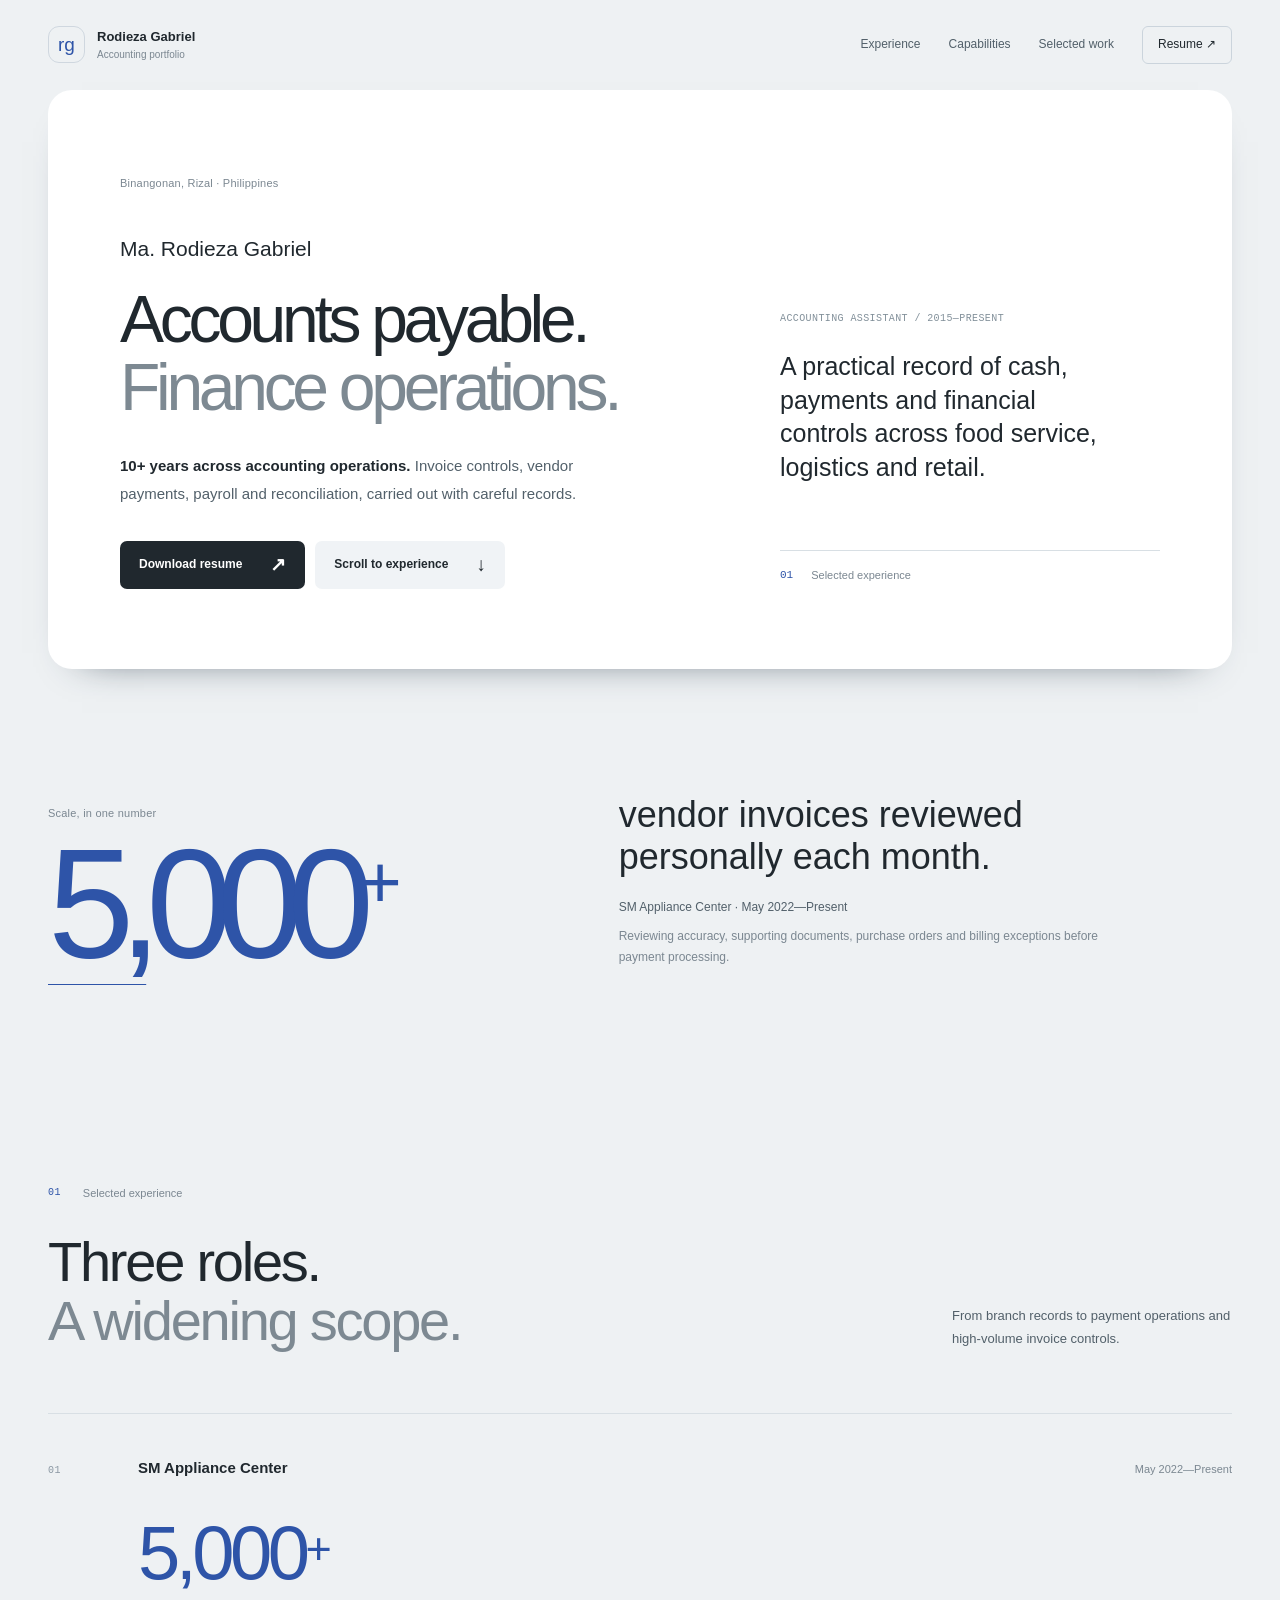
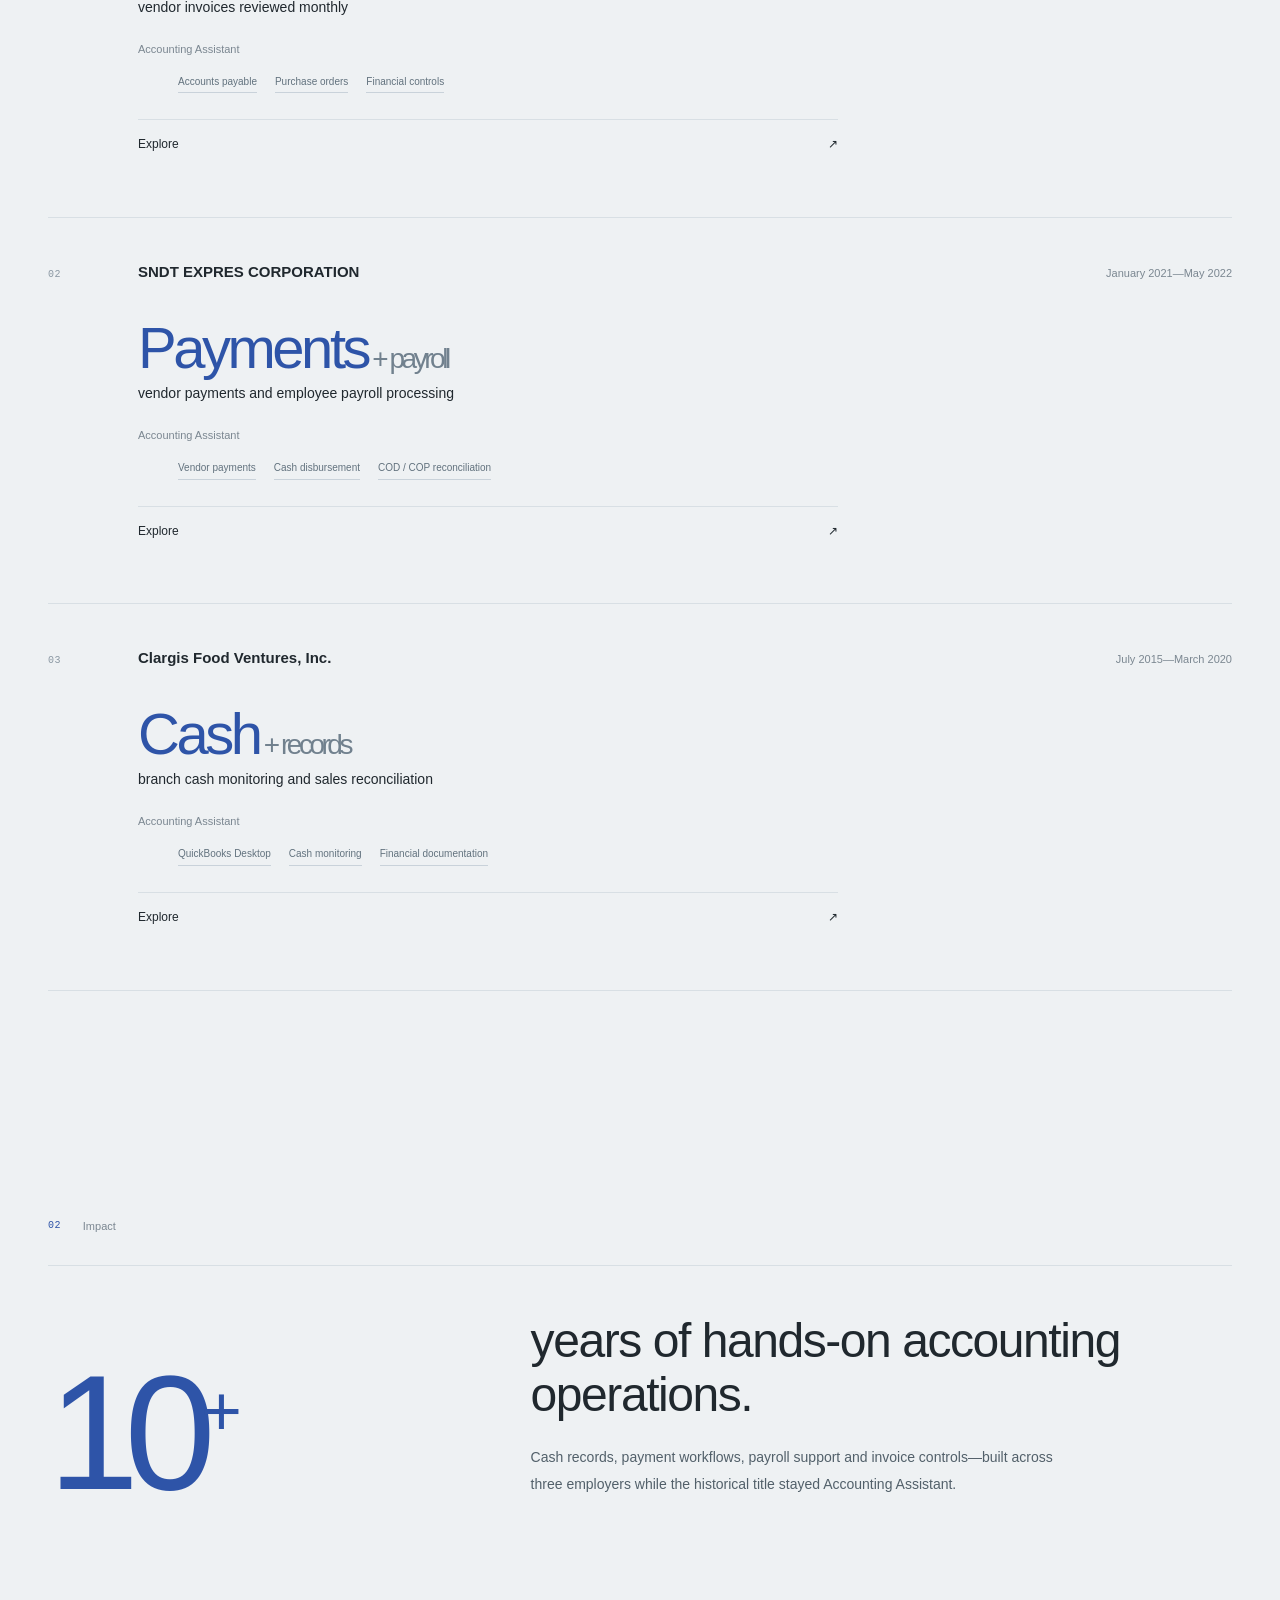
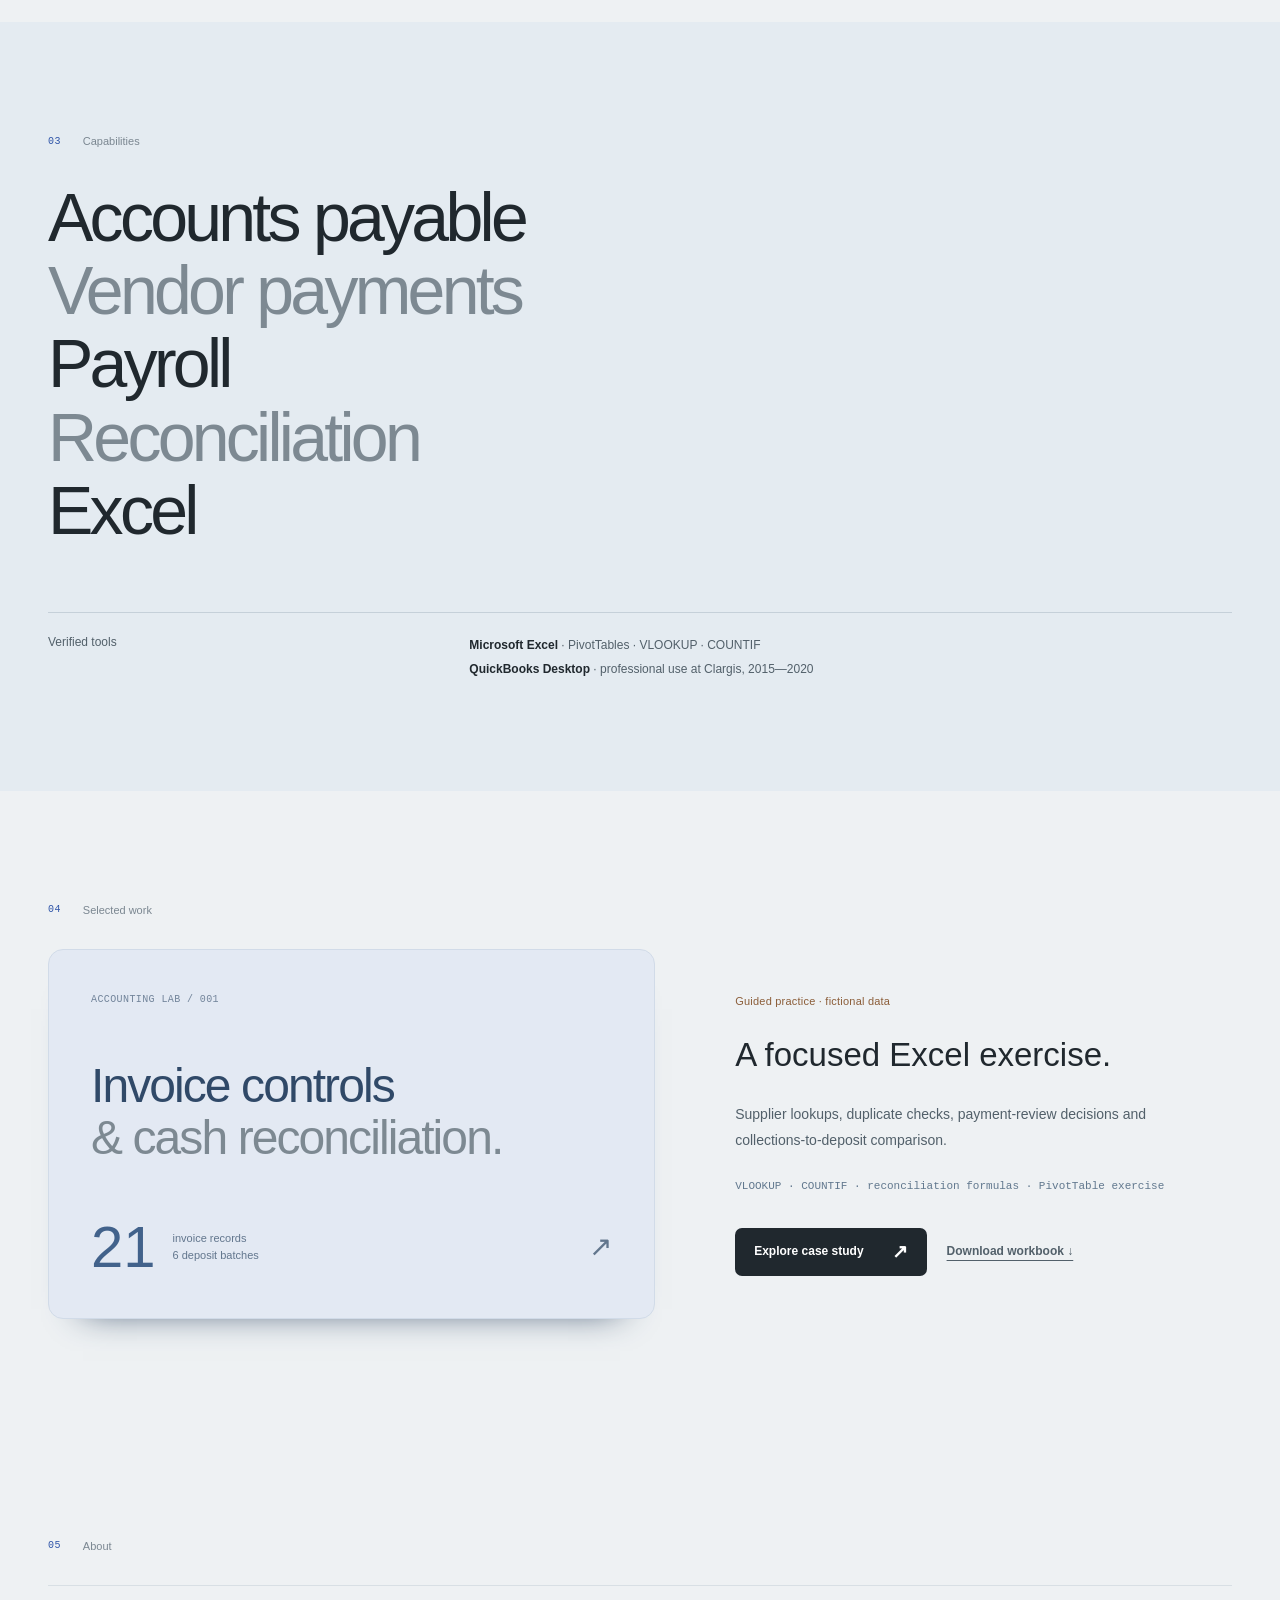
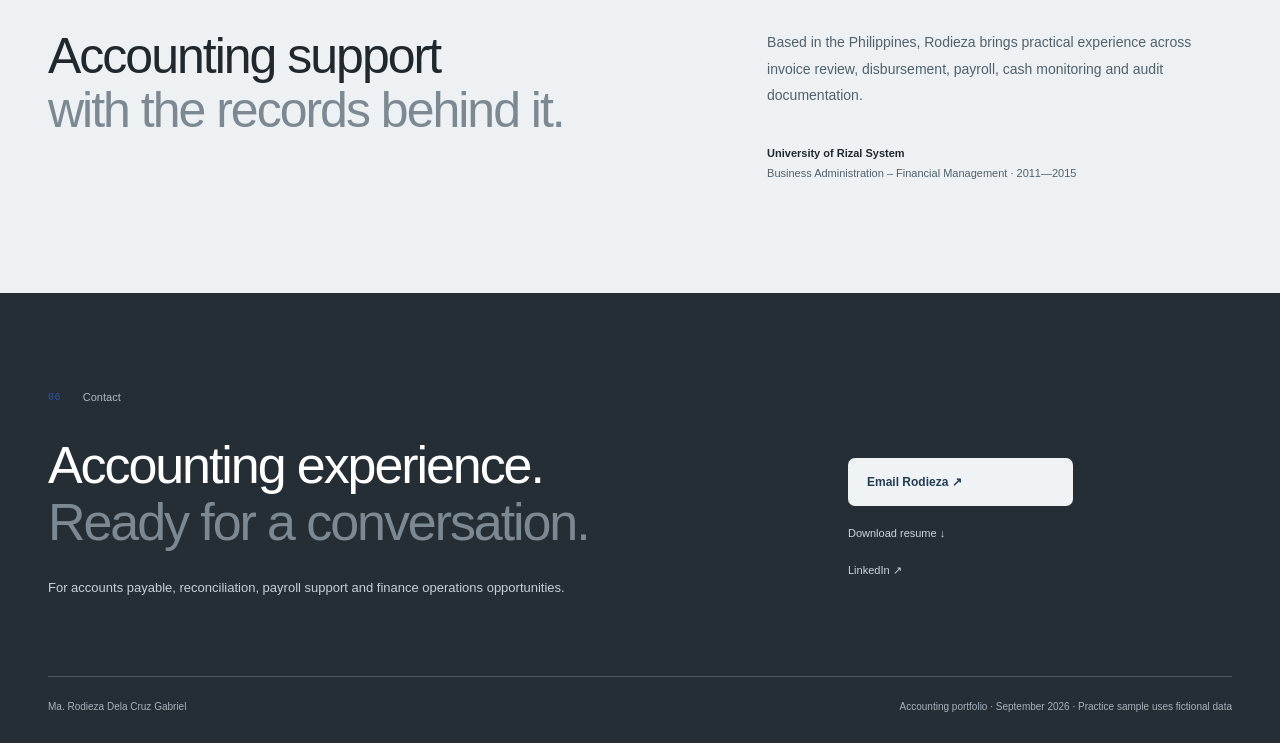
==== commit 4aef174c: "Polish portfolio typography and motion" ====
--- a/index.html
+++ b/index.html
@@ -2,16 +2,16 @@
 <html lang="en"><head><meta charset="utf-8"><meta name="viewport" content="width=device-width,initial-scale=1"><title>Rodieza Gabriel — Accounting &amp; Finance Operations</title><meta name="description" content="Rodieza Gabriel is an accounting professional with 10+ years of experience across accounts payable, invoice review, payments, payroll and reconciliation."><meta name="robots" content="noindex,nofollow"><meta name="theme-color" content="#eef1f3"><link rel="icon" href="favicon.svg" type="image/svg+xml"><link rel="stylesheet" href="styles.css"><script src="script.js" defer></script></head><body><a class="skip-link" href="#main">Skip to content</a>
 <header class="site-header wrap"><a class="brand" href="index.html" aria-label="Rodieza Gabriel home"><span class="brand-mark">rg</span><span>Rodieza Gabriel<small>Accounting portfolio</small></span></a><nav aria-label="Main navigation"><a href="#experience">Experience</a><a href="#capabilities">Capabilities</a><a href="#work">Selected work</a><a class="nav-resume" href="Rodieza-Gabriel-Accounts-Payable-Resume.pdf" download>Resume ↗</a></nav></header>
 <main id="main">
-<section class="hero wrap"><div class="hero-copy"><p class="eyebrow">Binangonan, Rizal · Philippines</p><p class="hero-name">Ma. Rodieza Gabriel</p><h1>Accounts payable.<br><span>Finance operations.</span></h1><p class="hero-lede"><strong>10+ years across accounting operations.</strong> Invoice controls, vendor payments, payroll and reconciliation, carried out with careful records.</p><div class="hero-actions"><a class="button primary" href="Rodieza-Gabriel-Accounts-Payable-Resume.pdf" download>Download resume <span>↗</span></a><a class="button quiet" href="#experience">Scroll to experience <span>↓</span></a></div></div><div class="hero-side"><p class="mono">ACCOUNTING ASSISTANT / 2015—PRESENT</p><p class="hero-side-copy">A practical record of cash, payments and financial controls across food service, logistics and retail.</p><div class="hero-side-line"><span>01</span><span>Selected experience</span></div></div></section>
-<section class="scale wrap"><div><p class="eyebrow">Scale, in one number</p><p class="scale-number">5,000<span>+</span></p></div><div class="scale-copy"><h2>vendor invoices reviewed personally each month.</h2><p>SM Appliance Center · May 2022—Present</p><p class="muted">Reviewing accuracy, supporting documents, purchase orders and billing exceptions before payment processing.</p></div></section>
+<section class="hero wrap"><div class="hero-copy reveal"><p class="eyebrow">Binangonan, Rizal · Philippines</p><p class="hero-name">Ma. Rodieza Gabriel</p><h1>Accounts payable.<br><span>Finance operations.</span></h1><p class="hero-lede"><strong>10+ years across accounting operations.</strong> Invoice controls, vendor payments, payroll and reconciliation, carried out with careful records.</p><div class="hero-actions"><a class="button primary" href="Rodieza-Gabriel-Accounts-Payable-Resume.pdf" download>Download resume <span>↗</span></a><a class="button quiet" href="#experience">Scroll to experience <span>↓</span></a></div></div><div class="hero-side reveal reveal-delay-1"><p class="mono">ACCOUNTING ASSISTANT / 2015—PRESENT</p><p class="hero-side-copy">A practical record of cash, payments and financial controls across food service, logistics and retail.</p><div class="hero-side-line"><span>01</span><span>Selected experience</span></div></div></section>
+<section class="scale wrap reveal-group"><div class="reveal"><p class="eyebrow">Scale, in one number</p><p class="scale-number">5,000<span>+</span></p></div><div class="scale-copy reveal reveal-delay-1"><h2>vendor invoices reviewed personally each month.</h2><p>SM Appliance Center · May 2022—Present</p><p class="muted">Reviewing accuracy, supporting documents, purchase orders and billing exceptions before payment processing.</p></div></section>
 <section id="experience" class="selected wrap section"><div class="section-kicker"><span class="mono">01</span><span>Selected experience</span></div><div class="section-lead"><h2>Three roles.<br><span>A widening scope.</span></h2><p>From branch records to payment operations and high-volume invoice controls.</p></div><div class="experience-list">
-<article class="experience-item"><div class="experience-index mono">01</div><div class="experience-main"><div class="experience-top"><p class="company">SM Appliance Center</p><p class="date">May 2022—Present</p></div><p class="experience-metric">5,000<span>+</span></p><p class="metric-label">vendor invoices reviewed monthly</p><p class="role">Accounting Assistant</p><ul class="tags"><li>Accounts payable</li><li>Purchase orders</li><li>Financial controls</li></ul><details><summary>Explore <span>↗</span></summary><div class="detail-copy"><p>Reviews vendor invoices and purchase orders for accuracy, authorization and documentation; checks rental, utility and freight billings.</p><p>Identifies billing discrepancies, reviews petty-cash reconciliations and maintains records for internal and external audits.</p></div></details></div></article>
-<article class="experience-item"><div class="experience-index mono">02</div><div class="experience-main"><div class="experience-top"><p class="company">SNDT EXPRES CORPORATION</p><p class="date">January 2021—May 2022</p></div><p class="experience-metric word">Payments<span> + payroll</span></p><p class="metric-label">vendor payments and employee payroll processing</p><p class="role">Accounting Assistant</p><ul class="tags"><li>Vendor payments</li><li>Cash disbursement</li><li>COD / COP reconciliation</li></ul><details><summary>Explore <span>↗</span></summary><div class="detail-copy"><p>Processed payment requests, prepared cash and check vouchers, handled employee payroll and monitored accounts payable.</p><p>Reconciled cash-on-delivery and cash-on-pickup transactions, monitored petty cash and revolving funds, and followed up on payment items.</p></div></details></div></article>
-<article class="experience-item"><div class="experience-index mono">03</div><div class="experience-main"><div class="experience-top"><p class="company">Clargis Food Ventures, Inc.</p><p class="date">July 2015—March 2020</p></div><p class="experience-metric word">Cash<span> + records</span></p><p class="metric-label">branch cash monitoring and sales reconciliation</p><p class="role">Accounting Assistant</p><ul class="tags"><li>QuickBooks Desktop</li><li>Cash monitoring</li><li>Financial documentation</li></ul><details><summary>Explore <span>↗</span></summary><div class="detail-copy"><p>Recorded daily transactions in QuickBooks Desktop, compared cash-monitoring reports with theoretical sales, tracked deposit slips and reviewed daily bank statements.</p><p>Kept supporting receipts, vouchers and financial documents organized alongside branch cash records.</p></div></details></div></article>
+<article class="experience-item reveal"><div class="experience-index mono">01</div><div class="experience-main"><div class="experience-top"><p class="company">SM Appliance Center</p><p class="date">May 2022—Present</p></div><p class="experience-metric">5,000<span>+</span></p><p class="metric-label">vendor invoices reviewed monthly</p><p class="role">Accounting Assistant</p><ul class="tags"><li>Accounts payable</li><li>Purchase orders</li><li>Financial controls</li></ul><details><summary>Explore <span>↗</span></summary><div class="detail-copy"><p>Reviews vendor invoices and purchase orders for accuracy, authorization and documentation; checks rental, utility and freight billings.</p><p>Identifies billing discrepancies, reviews petty-cash reconciliations and maintains records for internal and external audits.</p></div></details></div></article>
+<article class="experience-item reveal"><div class="experience-index mono">02</div><div class="experience-main"><div class="experience-top"><p class="company">SNDT EXPRES CORPORATION</p><p class="date">January 2021—May 2022</p></div><p class="experience-metric word">Payments<span> + payroll</span></p><p class="metric-label">vendor payments and employee payroll processing</p><p class="role">Accounting Assistant</p><ul class="tags"><li>Vendor payments</li><li>Cash disbursement</li><li>COD / COP reconciliation</li></ul><details><summary>Explore <span>↗</span></summary><div class="detail-copy"><p>Processed payment requests, prepared cash and check vouchers, handled employee payroll and monitored accounts payable.</p><p>Reconciled cash-on-delivery and cash-on-pickup transactions, monitored petty cash and revolving funds, and followed up on payment items.</p></div></details></div></article>
+<article class="experience-item reveal"><div class="experience-index mono">03</div><div class="experience-main"><div class="experience-top"><p class="company">Clargis Food Ventures, Inc.</p><p class="date">July 2015—March 2020</p></div><p class="experience-metric word">Cash<span> + records</span></p><p class="metric-label">branch cash monitoring and sales reconciliation</p><p class="role">Accounting Assistant</p><ul class="tags"><li>QuickBooks Desktop</li><li>Cash monitoring</li><li>Financial documentation</li></ul><details><summary>Explore <span>↗</span></summary><div class="detail-copy"><p>Recorded daily transactions in QuickBooks Desktop, compared cash-monitoring reports with theoretical sales, tracked deposit slips and reviewed daily bank statements.</p><p>Kept supporting receipts, vouchers and financial documents organized alongside branch cash records.</p></div></details></div></article>
 </div></section>
-<section class="impact wrap"><div class="section-kicker"><span class="mono">02</span><span>Impact</span></div><div class="impact-statement"><p class="impact-number">10<span>+</span></p><div><h2>years of hands-on accounting operations.</h2><p>Cash records, payment workflows, payroll support and invoice controls—built across three employers while the historical title stayed Accounting Assistant.</p></div></div></section>
-<section id="capabilities" class="capabilities"><div class="wrap section"><div class="section-kicker"><span class="mono">03</span><span>Capabilities</span></div><h2>Accounts payable<br><span>Vendor payments</span><br>Payroll<br><span>Reconciliation</span><br>Excel</h2><div class="capability-note"><p>Verified tools</p><p><strong>Microsoft Excel</strong> · PivotTables · VLOOKUP · COUNTIF<br><strong>QuickBooks Desktop</strong> · professional use at Clargis, 2015—2020</p></div></div></section>
-<section id="work" class="work wrap section"><div class="section-kicker"><span class="mono">04</span><span>Selected work</span></div><div class="work-grid"><div class="work-cover"><p class="mono">ACCOUNTING LAB / 001</p><h2>Invoice controls<br><span>&amp; cash reconciliation.</span></h2><div class="work-stats"><strong>21</strong><span>invoice records<br>6 deposit batches</span><span class="work-arrow">↗</span></div></div><div class="work-copy"><p class="eyebrow">Guided practice · fictional data</p><h3>A focused Excel exercise.</h3><p>Supplier lookups, duplicate checks, payment-review decisions and collections-to-deposit comparison.</p><p class="methods">VLOOKUP · COUNTIF · reconciliation formulas · PivotTable exercise</p><div class="work-actions"><a class="button primary" href="accounting-lab-001.html">Explore case study <span>↗</span></a><a class="text-link" href="Rodieza-Gabriel-Accounting-Work-Sample.xlsx" download>Download workbook ↓</a></div></div></div></section>
-<section class="about wrap section"><div class="section-kicker"><span class="mono">05</span><span>About</span></div><div class="about-grid"><div><h2>Accounting support<br><span>with the records behind it.</span></h2></div><div><p>Based in the Philippines, Rodieza brings practical experience across invoice review, disbursement, payroll, cash monitoring and audit documentation.</p><p class="about-meta"><strong>University of Rizal System</strong><br>Business Administration – Financial Management · 2011—2015</p></div></div></section>
-<section id="contact" class="contact"><div class="wrap section"><div class="section-kicker"><span class="mono">06</span><span>Contact</span></div><div class="contact-grid"><div><h2>Accounting experience.<br><span>Ready for a conversation.</span></h2><p>For accounts payable, reconciliation, payroll support and finance operations opportunities.</p></div><div class="contact-actions"><a class="button light" href="mailto:gabriel.ma.rodieza.000@gmail.com">Email Rodieza ↗</a><a class="contact-link" href="Rodieza-Gabriel-Accounts-Payable-Resume.pdf" download>Download resume ↓</a><a class="contact-link" href="https://www.linkedin.com/in/marodiezagabriel" target="_blank" rel="noopener">LinkedIn ↗</a></div></div><footer><p>Ma. Rodieza Dela Cruz Gabriel</p><p>Accounting portfolio · September 2026 · Practice sample uses fictional data</p></footer></div></section>
+<section class="impact wrap"><div class="section-kicker"><span class="mono">02</span><span>Impact</span></div><div class="impact-statement reveal"><p class="impact-number">10<span>+</span></p><div><h2>years of hands-on accounting operations.</h2><p>Cash records, payment workflows, payroll support and invoice controls—built across three employers while the historical title stayed Accounting Assistant.</p></div></div></section>
+<section id="capabilities" class="capabilities"><div class="wrap section"><div class="section-kicker"><span class="mono">03</span><span>Capabilities</span></div><h2 class="reveal">Accounts payable<br><span>Vendor payments</span><br>Payroll<br><span>Reconciliation</span><br>Excel</h2><div class="capability-note"><p>Verified tools</p><p><strong>Microsoft Excel</strong> · PivotTables · VLOOKUP · COUNTIF<br><strong>QuickBooks Desktop</strong> · professional use at Clargis, 2015—2020</p></div></div></section>
+<section id="work" class="work wrap section"><div class="section-kicker"><span class="mono">04</span><span>Selected work</span></div><div class="work-grid"><div class="work-cover reveal"><p class="mono">ACCOUNTING LAB / 001</p><h2>Invoice controls<br><span>&amp; cash reconciliation.</span></h2><div class="work-stats"><strong>21</strong><span>invoice records<br>6 deposit batches</span><span class="work-arrow">↗</span></div></div><div class="work-copy reveal reveal-delay-1"><p class="eyebrow">Guided practice · fictional data</p><h3>A focused Excel exercise.</h3><p>Supplier lookups, duplicate checks, payment-review decisions and collections-to-deposit comparison.</p><p class="methods">VLOOKUP · COUNTIF · reconciliation formulas · PivotTable exercise</p><div class="work-actions"><a class="button primary" href="accounting-lab-001.html">Explore case study <span>↗</span></a><a class="text-link" href="Rodieza-Gabriel-Accounting-Work-Sample.xlsx" download>Download workbook ↓</a></div></div></div></section>
+<section class="about wrap section"><div class="section-kicker"><span class="mono">05</span><span>About</span></div><div class="about-grid reveal"><div><h2>Accounting support<br><span>with the records behind it.</span></h2></div><div><p>Based in the Philippines, Rodieza brings practical experience across invoice review, disbursement, payroll, cash monitoring and audit documentation.</p><p class="about-meta"><strong>University of Rizal System</strong><br>Business Administration – Financial Management · 2011—2015</p></div></div></section>
+<section id="contact" class="contact"><div class="wrap section"><div class="section-kicker"><span class="mono">06</span><span>Contact</span></div><div class="contact-grid reveal"><div><h2>Accounting experience.<br><span>Ready for a conversation.</span></h2><p>For accounts payable, reconciliation, payroll support and finance operations opportunities.</p></div><div class="contact-actions"><a class="button light" href="mailto:gabriel.ma.rodieza.000@gmail.com">Email Rodieza ↗</a><a class="contact-link" href="Rodieza-Gabriel-Accounts-Payable-Resume.pdf" download>Download resume ↓</a><a class="contact-link" href="https://www.linkedin.com/in/marodiezagabriel" target="_blank" rel="noopener">LinkedIn ↗</a></div></div><footer><p>Ma. Rodieza Dela Cruz Gabriel</p><p>Accounting portfolio · September 2026 · Practice sample uses fictional data</p></footer></div></section>
 </main></body></html>
--- a/styles.css
+++ b/styles.css
@@ -3,3 +3,6 @@
 @media(max-width:900px){.wrap{width:calc(100% - 56px)}.hero{padding:58px 44px 62px;gap:55px}.hero h1{font-size:52px}.hero-side-copy{font-size:21px}.scale{gap:45px}.scale-number{font-size:125px}.section-lead h2{font-size:48px}.impact h2{font-size:40px}.capabilities h2{font-size:56px}.work-grid{gap:40px}.work-cover{padding:32px}.work-cover h2{font-size:39px}.contact h2{font-size:43px}.case-hero h1{font-size:64px}.case-two{gap:45px}}
 @media(max-width:700px){.wrap{width:calc(100% - 32px)}.site-header{padding-block:19px}.brand{font-size:12px}.brand-mark{width:32px;height:32px;font-size:16px}.brand small{font-size:9px}nav{gap:12px;font-size:10px}nav a:not(.nav-resume){display:none}.nav-resume{padding:7px 11px!important}.section{padding-block:70px}.hero{display:block;padding:39px 24px 45px;border-radius:18px}.hero-name{font-size:19px;margin-top:28px}.hero h1{font-size:40px;letter-spacing:-.04em;margin-top:13px}.hero-lede{font-size:13px;margin-top:21px}.hero-actions{margin-top:24px}.hero-side{border-top:1px solid var(--line);margin-top:46px;padding-top:17px}.hero-side-copy{font-size:18px;margin-top:15px}.hero-side-line{margin-top:35px}.scale{display:block;padding-block:83px 78px}.scale-number{font-size:112px;margin-top:14px}.scale-number span{font-size:55px}.scale-copy h2{font-size:29px;margin-top:28px}.scale-copy p{font-size:11px}.section-kicker{margin-bottom:23px}.section-lead{display:block;margin-bottom:35px}.section-lead h2{font-size:40px}.section-lead>p{font-size:12px;margin-top:18px}.experience-item{display:block;padding:29px 0 35px}.experience-index{margin-bottom:19px}.experience-top{display:block}.date{margin-top:4px}.experience-metric{font-size:61px;margin-top:27px}.experience-metric.word{font-size:45px}.experience-metric span{font-size:35px}.experience-metric.word span{font-size:23px}.metric-label{font-size:12px}.detail-copy{grid-template-columns:1fr;gap:11px}.impact{padding-block:78px 89px}.impact-statement{display:block;padding-top:30px}.impact-number{font-size:125px}.impact h2{font-size:36px;margin-top:32px}.impact-statement div p{font-size:13px}.capabilities h2{font-size:43px;line-height:1.12}.capability-note{display:block;margin-top:45px;font-size:11px}.capability-note p:last-child{margin-top:13px;line-height:1.9}.work-grid{display:block}.work-cover{min-height:300px;padding:28px;transform:none}.work-cover h2{font-size:36px}.work-stats strong{font-size:51px}.work-copy{margin-top:38px}.work-copy h3{font-size:28px}.work-copy>p:not(.eyebrow):not(.methods){font-size:13px}.about{padding-top:75px}.about-grid{display:block;padding-top:28px}.about h2{font-size:39px}.about-grid>div:last-child{font-size:13px;margin-top:30px}.contact .section{padding-block:72px 25px}.contact-grid{display:block}.contact h2{font-size:39px}.contact-actions{margin-top:33px}.contact footer{display:block;margin-top:55px;font-size:9px}.contact footer p+p{margin-top:7px}.case-hero{padding:62px 0 76px}.case-hero h1{font-size:48px}.case-lede{font-size:15px}.case-meta{grid-template-columns:1fr 1fr;gap:25px 16px;margin-top:48px}.case-meta div:last-child{grid-column:1/-1}.case-section{padding-block:67px}.case-two{display:block}.case-two h2{font-size:36px}.case-two>div:last-child{font-size:13px;margin-top:27px}.process-grid{grid-template-columns:1fr 1fr;gap:30px 18px}.process-grid h3{font-size:19px;margin-top:20px}.process-grid p{font-size:11px}.formula-grid{grid-template-columns:1fr;gap:30px}.formula-card h3{margin-top:18px}.case-table-head{display:block}.case-total{text-align:left;margin-top:18px}.case-total strong{font-size:21px}.finding-list li{display:block}.finding-list li span{display:block;margin-top:5px}.download-panel{display:block}.download-panel h2{font-size:31px}.download-panel .button{margin-top:25px}.case-footer .wrap{display:block}.case-footer span{display:block;margin-top:8px}}
 @media(prefers-reduced-motion:reduce){html{scroll-behavior:auto}*,*::before,*::after{animation:none!important;transition:none!important}}
+
+/* Visual authorship pass */
+:root{--ease-editorial:cubic-bezier(.22,.61,.36,1);--ease-precise:cubic-bezier(.2,.8,.2,1)}html{scroll-behavior:smooth}body{font-variant-numeric:lining-nums} .site-header{position:sticky;top:0;z-index:10;transition:background .35s var(--ease-editorial),box-shadow .35s var(--ease-editorial),padding .35s var(--ease-editorial)}.site-header.is-scrolled{background:#eef1f3e8;backdrop-filter:blur(12px);box-shadow:0 1px 0 #d8dfe4;padding-block:17px}.site-header nav a{position:relative}.site-header nav a:not(.nav-resume)::after{content:'';position:absolute;left:0;right:100%;bottom:3px;height:1px;background:var(--accent);transition:right .35s var(--ease-editorial)}.site-header nav a:not(.nav-resume):hover::after,.site-header nav a:not(.nav-resume):focus-visible::after{right:0}.button,.text-link,.contact-link{transition:transform .35s var(--ease-editorial),color .25s,background .25s}.button:hover{transform:translateY(-3px)}.button span{transition:transform .35s var(--ease-editorial)}.button:hover span{transform:translateX(4px)}.hero h1,.case-hero h1{letter-spacing:-.065em}.hero-lede,.case-lede{max-width:470px}.scale-number,.experience-metric,.impact-number{font-variant-numeric:tabular-nums lining-nums}.scale-number{position:relative;letter-spacing:-.1em}.scale-number::after{content:'';position:absolute;left:0;right:0;bottom:-16px;height:1px;background:var(--accent);transform-origin:left;transform:scaleX(.2);transition:transform 1s var(--ease-editorial)}.scale.is-visible .scale-number::after{transform:scaleX(1)}.experience-item{position:relative;transition:background .4s var(--ease-editorial),padding-left .4s var(--ease-editorial)}.experience-item::before{content:'';position:absolute;left:-24px;top:0;bottom:0;width:2px;background:var(--accent);transform:scaleY(0);transform-origin:top;transition:transform .55s var(--ease-editorial)}.experience-item:hover,.experience-item:focus-within{background:#e8edf1;padding-left:18px}.experience-item:hover::before,.experience-item:focus-within::before{transform:scaleY(1)}.experience-item details summary{transition:color .25s,padding-left .35s var(--ease-editorial)}.experience-item details summary:hover{color:var(--accent);padding-left:5px}.capabilities h2{max-width:800px}.capabilities h2 span{transition:color .35s var(--ease-editorial)}.capabilities h2:hover span{color:var(--accent)}.work-cover{transition:transform .65s var(--ease-editorial),box-shadow .65s var(--ease-editorial)}.work-grid:hover .work-cover{transform:rotate(0deg) translateY(-5px);box-shadow:0 28px 42px -32px #243d5b}.reveal{opacity:1;transform:none;transition:opacity .8s var(--ease-editorial),transform .8s var(--ease-editorial)}.reveal-delay-1{transition-delay:.12s}.enhanced .reveal{opacity:0;transform:translateY(22px)}.enhanced .reveal.is-visible{opacity:1;transform:none}.enhanced .hero .reveal{opacity:1;transform:none}.reveal-group{opacity:1}.reveal-group>.reveal{transition-delay:.08s}.case-hero .case-meta{font-variant-numeric:tabular-nums}.case-section{position:relative}.process-grid article,.formula-card{transition:transform .4s var(--ease-editorial),border-color .3s}.process-grid article:hover,.formula-card:hover{transform:translateY(-5px);border-color:var(--accent)}.table-scroll{scrollbar-color:#9eabb7 #edf1f4;scrollbar-width:thin}.table-scroll::after{content:'Swipe to inspect columns';display:block;text-align:right;font:10px var(--mono);color:#7b8791;padding:7px 12px;background:#f6f8fa;border-top:1px solid #e4e9ee}.case-table-head{font-variant-numeric:tabular-nums}.artifact-section{padding-top:55px}.artifact-grid{display:grid;grid-template-columns:1.25fr .75fr;gap:72px;align-items:center;background:#e3e9f3;border:1px solid #d1dbe8;border-radius:15px;padding:45px 52px;box-shadow:0 25px 40px -38px #243d5b}.artifact-main .mono{color:#617a98}.artifact-main h2{font-size:44px;line-height:1.1;letter-spacing:-.04em;margin-top:28px;color:#304968}.artifact-main h2 span{color:#7b8995}.artifact-rows{margin-top:36px;border-top:1px solid #b9c7d7}.artifact-rows>div{display:grid;grid-template-columns:1fr 1.5fr 1fr;gap:18px;border-bottom:1px solid #c8d3e0;padding:14px 0;font-size:11px;align-items:center}.artifact-rows span{font:10px var(--mono);color:#60758d}.artifact-rows strong{font-weight:500;color:#263f5d}.artifact-rows em{text-align:right;font-style:normal;color:#7d4e2e;font-variant-numeric:tabular-nums}.artifact-side{border-left:1px solid #c5d1df;padding-left:42px}.artifact-ring{display:flex;align-items:center;gap:16px}.artifact-ring span{display:grid;place-items:center;width:78px;height:78px;border:1px solid var(--accent);border-radius:50%;color:var(--accent);font-size:28px;font-variant-numeric:tabular-nums}.artifact-ring small{font:10px/1.5 var(--mono);color:#61758b}.artifact-side>p{font-size:12px;line-height:1.8;margin-top:28px;max-width:220px;color:#526a82}@media(max-width:700px){.site-header.is-scrolled{padding-block:13px}.experience-item::before{left:-12px}.experience-item:hover,.experience-item:focus-within{padding-left:10px}.artifact-grid{display:block;padding:29px 24px}.artifact-main h2{font-size:34px;margin-top:22px}.artifact-rows>div{grid-template-columns:.8fr 1.4fr 1fr;gap:9px;font-size:10px}.artifact-rows span{font-size:9px}.artifact-side{border-left:0;border-top:1px solid #c5d1df;padding:25px 0 0;margin-top:30px}.artifact-side>p{max-width:none}.table-scroll::after{text-align:left}.case-table .table-scroll::after{content:'Swipe to inspect columns'}}@media(prefers-reduced-motion:reduce){.site-header{transition:none}.site-header nav a::after,.scale-number::after{transition:none}.reveal{opacity:1;transform:none;transition:none}.experience-item,.experience-item::before,.work-cover,.button,.button span{transition:none}.artifact-grid,.process-grid article,.formula-card{transition:none}}
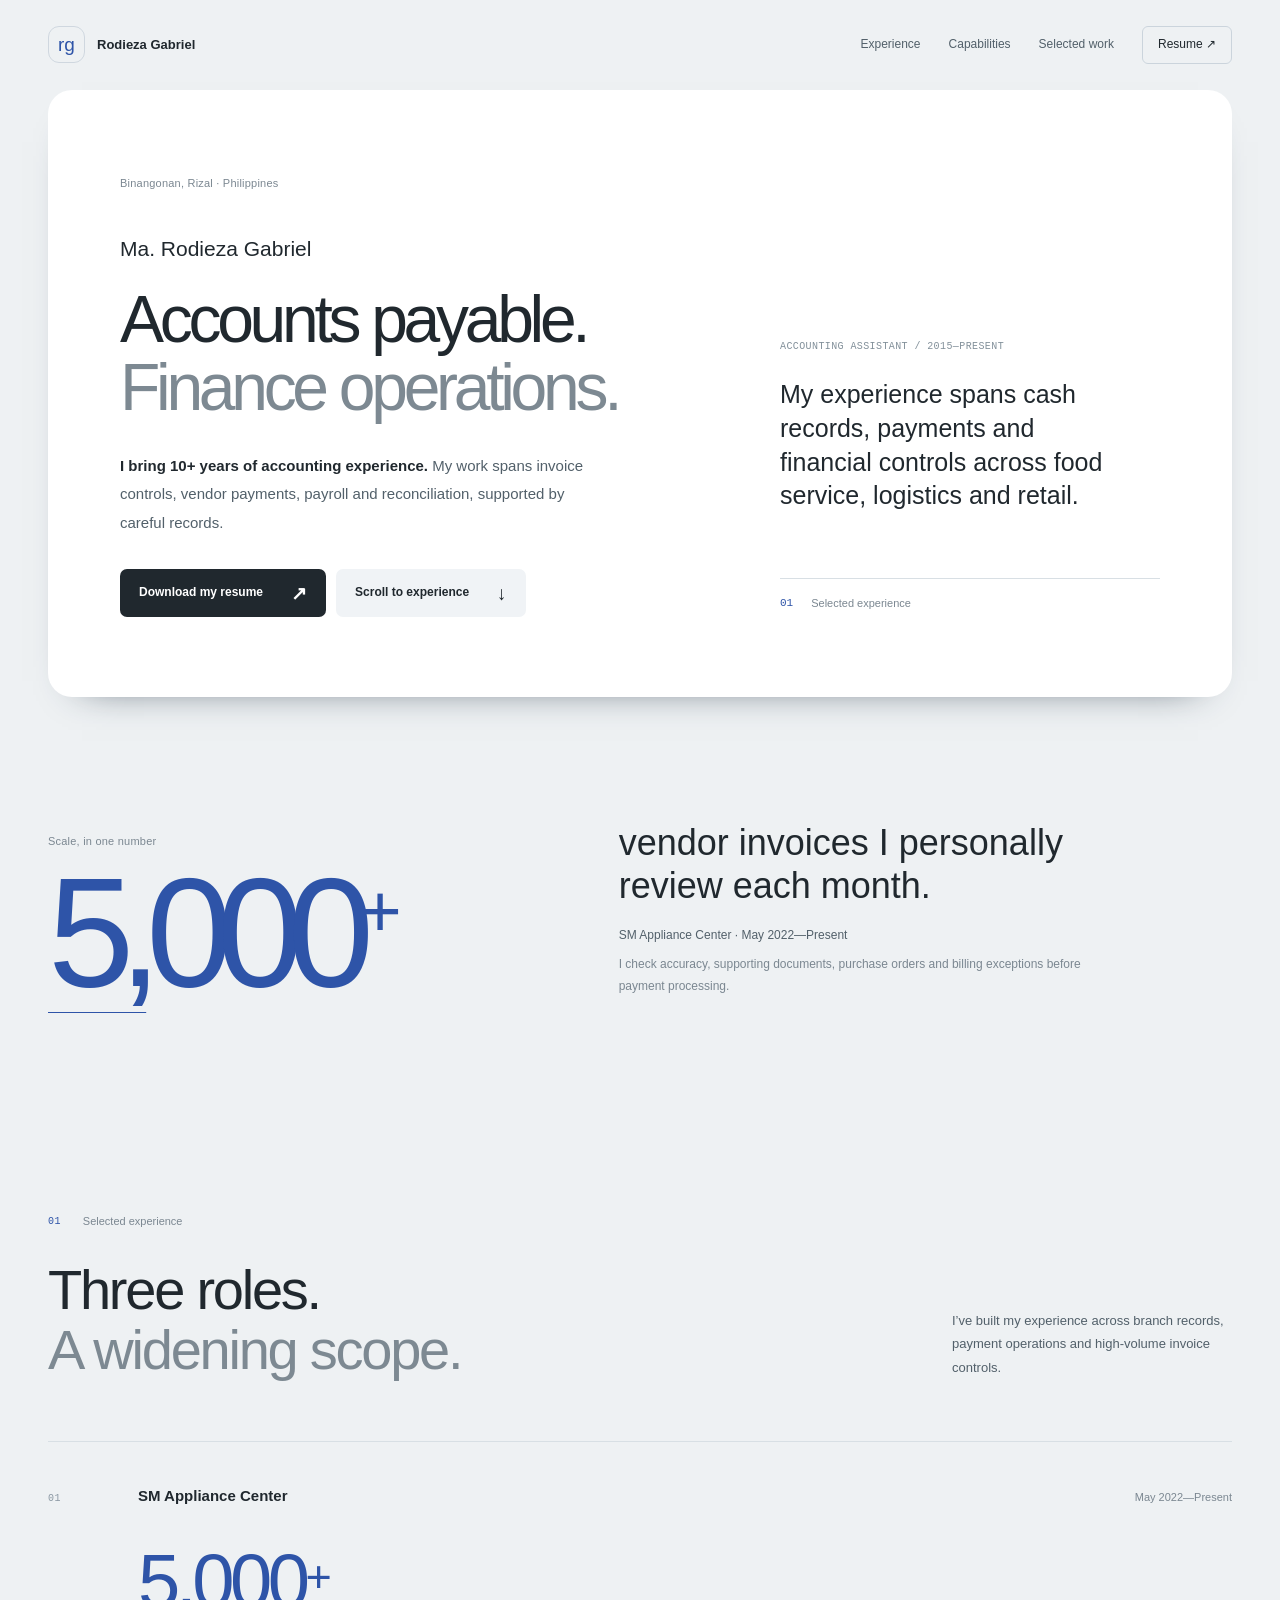
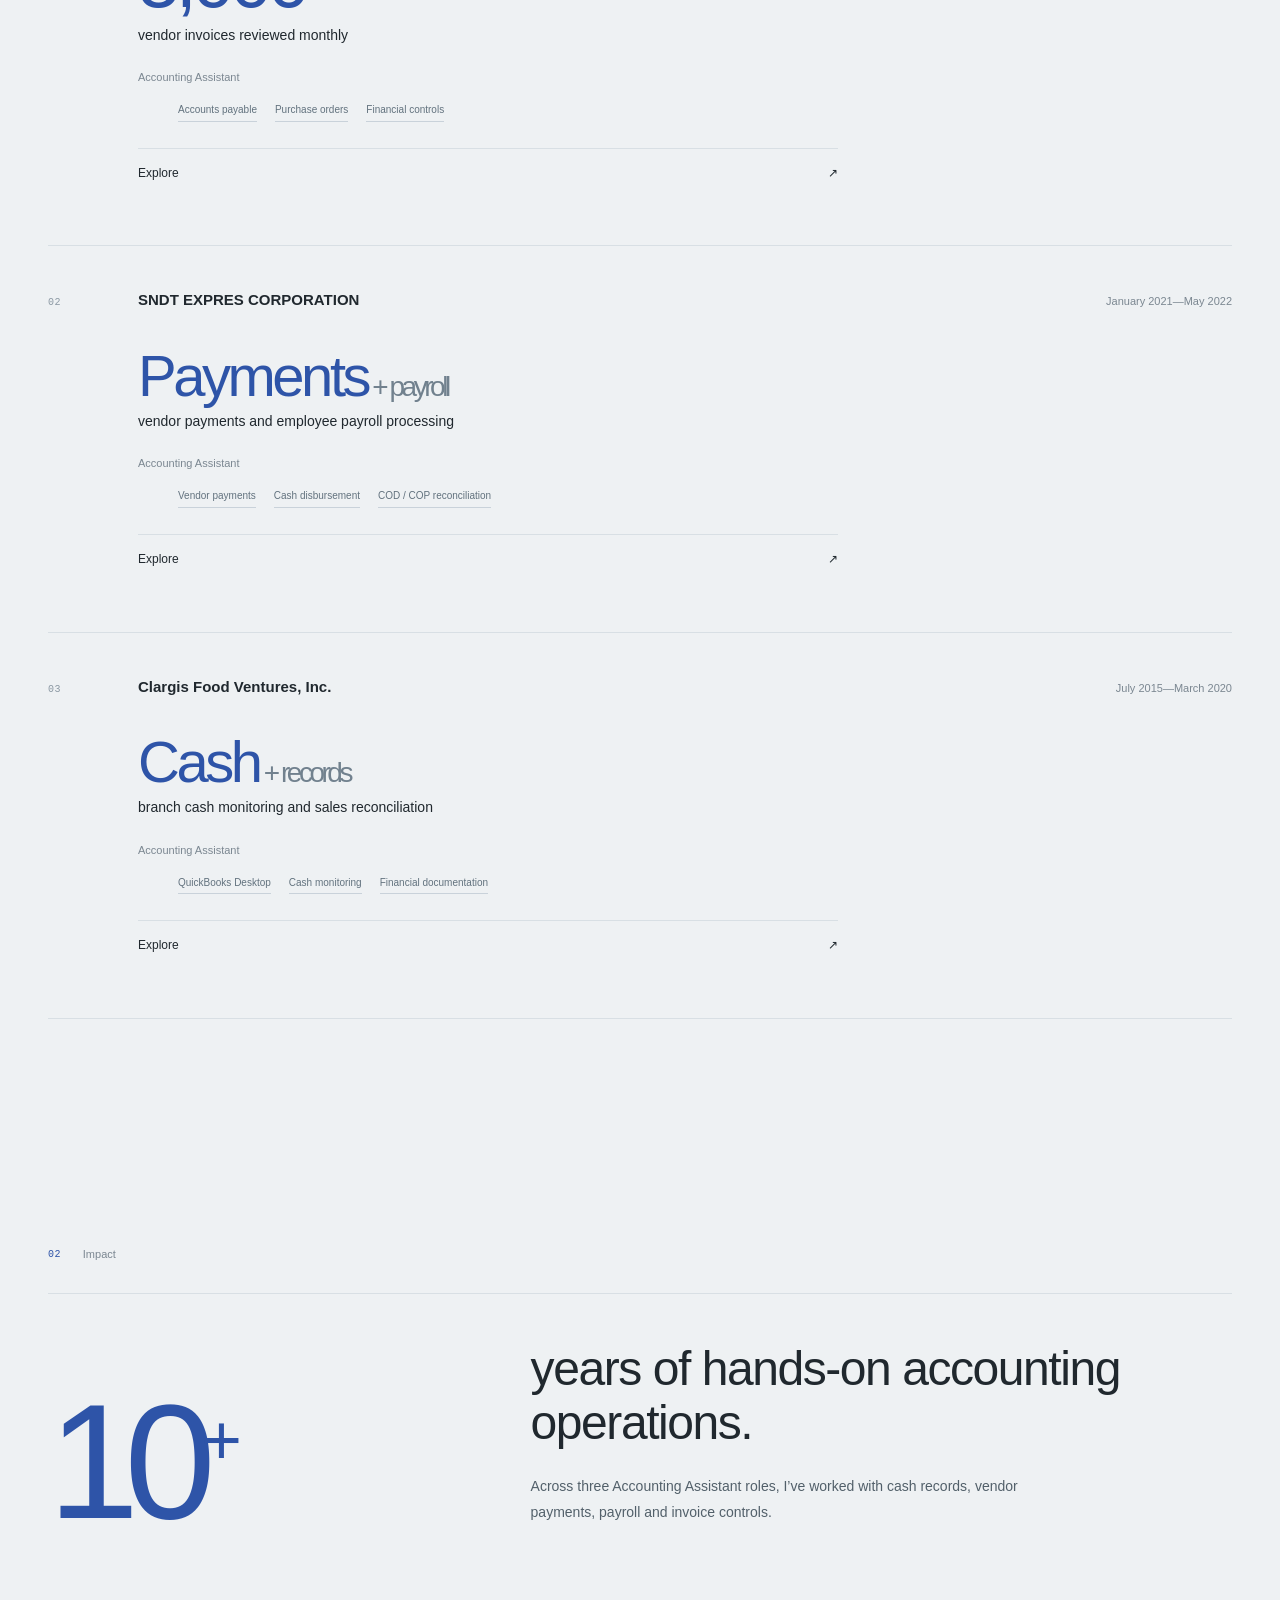
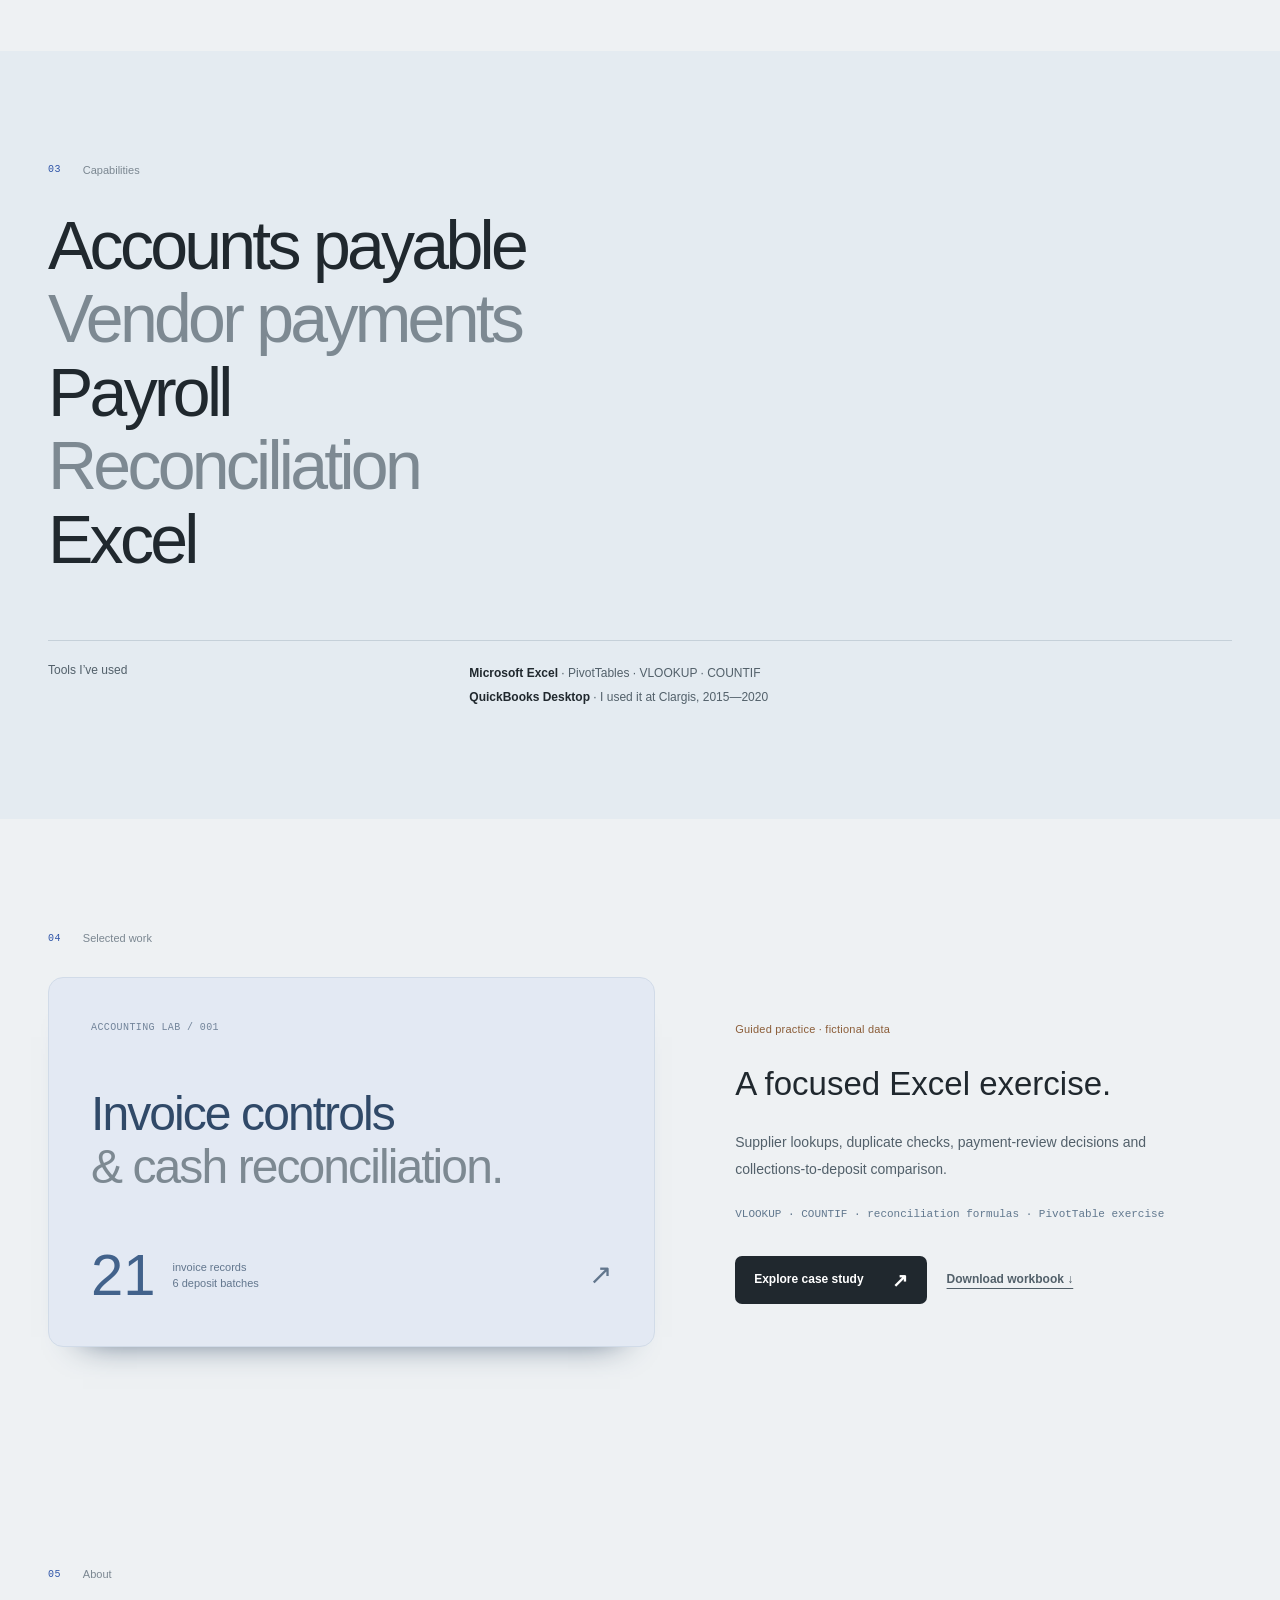
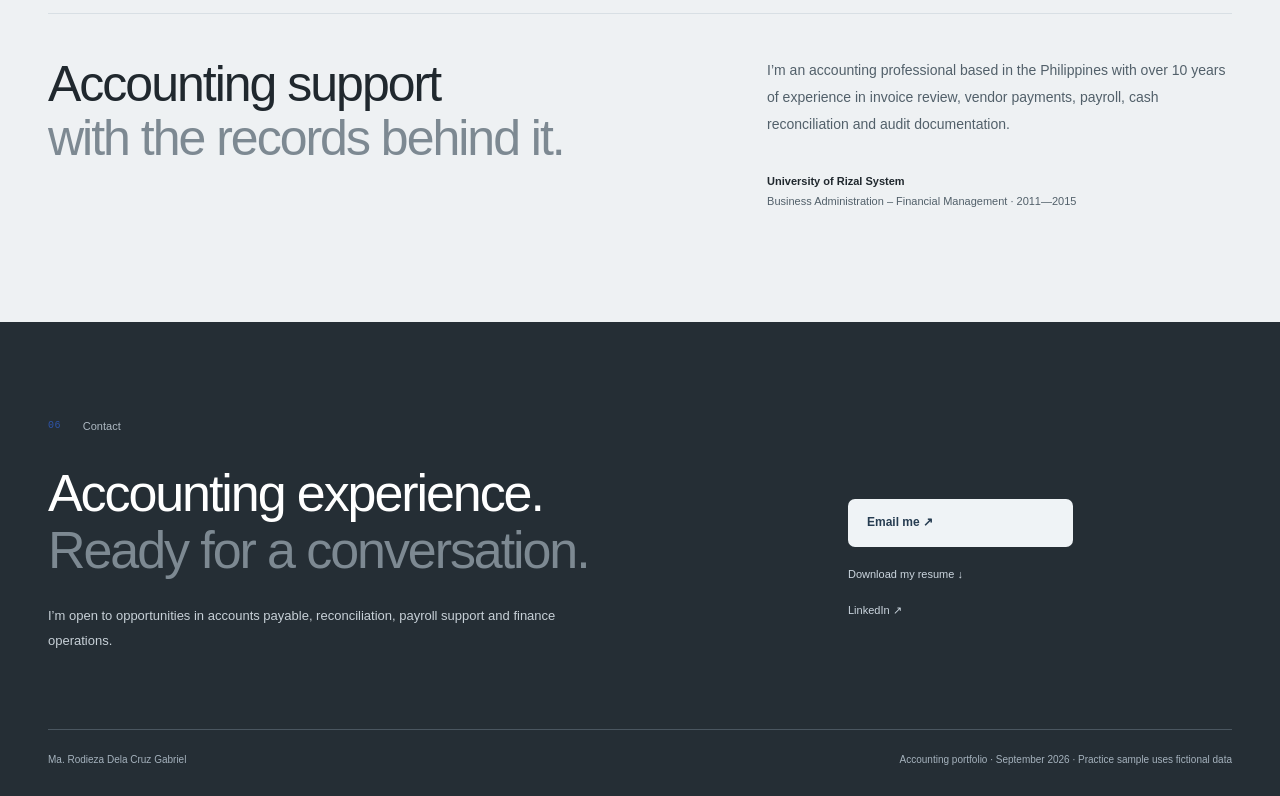
==== commit fa453698: "fix: use consistent first-person portfolio copy" ====
--- a/index.html
+++ b/index.html
@@ -1,17 +1,17 @@
 <!doctype html>
-<html lang="en"><head><meta charset="utf-8"><meta name="viewport" content="width=device-width,initial-scale=1"><title>Rodieza Gabriel — Accounting &amp; Finance Operations</title><meta name="description" content="Rodieza Gabriel is an accounting professional with 10+ years of experience across accounts payable, invoice review, payments, payroll and reconciliation."><meta name="robots" content="noindex,nofollow"><meta name="theme-color" content="#eef1f3"><link rel="icon" href="favicon.svg" type="image/svg+xml"><link rel="stylesheet" href="styles.css"><script src="script.js" defer></script></head><body><a class="skip-link" href="#main">Skip to content</a>
-<header class="site-header wrap"><a class="brand" href="index.html" aria-label="Rodieza Gabriel home"><span class="brand-mark">rg</span><span>Rodieza Gabriel<small>Accounting portfolio</small></span></a><nav aria-label="Main navigation"><a href="#experience">Experience</a><a href="#capabilities">Capabilities</a><a href="#work">Selected work</a><a class="nav-resume" href="Rodieza-Gabriel-Accounts-Payable-Resume.pdf" download>Resume ↗</a></nav></header>
+<html lang="en"><head><meta charset="utf-8"><meta name="viewport" content="width=device-width,initial-scale=1"><title>Rodieza Gabriel — Accounting &amp; Finance Operations</title><meta name="description" content="I’m Rodieza Gabriel, an accounting professional with 10+ years of experience across accounts payable, invoice review, payments, payroll and reconciliation."><meta name="robots" content="noindex,nofollow"><meta name="theme-color" content="#eef1f3"><link rel="icon" href="favicon.svg" type="image/svg+xml"><link rel="stylesheet" href="styles.css"><script src="script.js" defer></script></head><body><a class="skip-link" href="#main">Skip to content</a>
+<header class="site-header wrap"><a class="brand" href="index.html" aria-label="Rodieza Gabriel home"><span class="brand-mark">rg</span><span>Rodieza Gabriel</span></a><nav aria-label="Main navigation"><a href="#experience">Experience</a><a href="#capabilities">Capabilities</a><a href="#work">Selected work</a><a class="nav-resume" href="Rodieza-Gabriel-Accounts-Payable-Resume.pdf" download>Resume ↗</a></nav></header>
 <main id="main">
-<section class="hero wrap"><div class="hero-copy reveal"><p class="eyebrow">Binangonan, Rizal · Philippines</p><p class="hero-name">Ma. Rodieza Gabriel</p><h1>Accounts payable.<br><span>Finance operations.</span></h1><p class="hero-lede"><strong>10+ years across accounting operations.</strong> Invoice controls, vendor payments, payroll and reconciliation, carried out with careful records.</p><div class="hero-actions"><a class="button primary" href="Rodieza-Gabriel-Accounts-Payable-Resume.pdf" download>Download resume <span>↗</span></a><a class="button quiet" href="#experience">Scroll to experience <span>↓</span></a></div></div><div class="hero-side reveal reveal-delay-1"><p class="mono">ACCOUNTING ASSISTANT / 2015—PRESENT</p><p class="hero-side-copy">A practical record of cash, payments and financial controls across food service, logistics and retail.</p><div class="hero-side-line"><span>01</span><span>Selected experience</span></div></div></section>
-<section class="scale wrap reveal-group"><div class="reveal"><p class="eyebrow">Scale, in one number</p><p class="scale-number">5,000<span>+</span></p></div><div class="scale-copy reveal reveal-delay-1"><h2>vendor invoices reviewed personally each month.</h2><p>SM Appliance Center · May 2022—Present</p><p class="muted">Reviewing accuracy, supporting documents, purchase orders and billing exceptions before payment processing.</p></div></section>
-<section id="experience" class="selected wrap section"><div class="section-kicker"><span class="mono">01</span><span>Selected experience</span></div><div class="section-lead"><h2>Three roles.<br><span>A widening scope.</span></h2><p>From branch records to payment operations and high-volume invoice controls.</p></div><div class="experience-list">
-<article class="experience-item reveal"><div class="experience-index mono">01</div><div class="experience-main"><div class="experience-top"><p class="company">SM Appliance Center</p><p class="date">May 2022—Present</p></div><p class="experience-metric">5,000<span>+</span></p><p class="metric-label">vendor invoices reviewed monthly</p><p class="role">Accounting Assistant</p><ul class="tags"><li>Accounts payable</li><li>Purchase orders</li><li>Financial controls</li></ul><details><summary>Explore <span>↗</span></summary><div class="detail-copy"><p>Reviews vendor invoices and purchase orders for accuracy, authorization and documentation; checks rental, utility and freight billings.</p><p>Identifies billing discrepancies, reviews petty-cash reconciliations and maintains records for internal and external audits.</p></div></details></div></article>
-<article class="experience-item reveal"><div class="experience-index mono">02</div><div class="experience-main"><div class="experience-top"><p class="company">SNDT EXPRES CORPORATION</p><p class="date">January 2021—May 2022</p></div><p class="experience-metric word">Payments<span> + payroll</span></p><p class="metric-label">vendor payments and employee payroll processing</p><p class="role">Accounting Assistant</p><ul class="tags"><li>Vendor payments</li><li>Cash disbursement</li><li>COD / COP reconciliation</li></ul><details><summary>Explore <span>↗</span></summary><div class="detail-copy"><p>Processed payment requests, prepared cash and check vouchers, handled employee payroll and monitored accounts payable.</p><p>Reconciled cash-on-delivery and cash-on-pickup transactions, monitored petty cash and revolving funds, and followed up on payment items.</p></div></details></div></article>
-<article class="experience-item reveal"><div class="experience-index mono">03</div><div class="experience-main"><div class="experience-top"><p class="company">Clargis Food Ventures, Inc.</p><p class="date">July 2015—March 2020</p></div><p class="experience-metric word">Cash<span> + records</span></p><p class="metric-label">branch cash monitoring and sales reconciliation</p><p class="role">Accounting Assistant</p><ul class="tags"><li>QuickBooks Desktop</li><li>Cash monitoring</li><li>Financial documentation</li></ul><details><summary>Explore <span>↗</span></summary><div class="detail-copy"><p>Recorded daily transactions in QuickBooks Desktop, compared cash-monitoring reports with theoretical sales, tracked deposit slips and reviewed daily bank statements.</p><p>Kept supporting receipts, vouchers and financial documents organized alongside branch cash records.</p></div></details></div></article>
+<section class="hero wrap"><div class="hero-copy reveal"><p class="eyebrow">Binangonan, Rizal · Philippines</p><p class="hero-name">Ma. Rodieza Gabriel</p><h1>Accounts payable.<br><span>Finance operations.</span></h1><p class="hero-lede"><strong>I bring 10+ years of accounting experience.</strong> My work spans invoice controls, vendor payments, payroll and reconciliation, supported by careful records.</p><div class="hero-actions"><a class="button primary" href="Rodieza-Gabriel-Accounts-Payable-Resume.pdf" download>Download my resume <span>↗</span></a><a class="button quiet" href="#experience">Scroll to experience <span>↓</span></a></div></div><div class="hero-side reveal reveal-delay-1"><p class="mono">ACCOUNTING ASSISTANT / 2015—PRESENT</p><p class="hero-side-copy">My experience spans cash records, payments and financial controls across food service, logistics and retail.</p><div class="hero-side-line"><span>01</span><span>Selected experience</span></div></div></section>
+<section class="scale wrap reveal-group"><div class="reveal"><p class="eyebrow">Scale, in one number</p><p class="scale-number">5,000<span>+</span></p></div><div class="scale-copy reveal reveal-delay-1"><h2>vendor invoices I personally review each month.</h2><p>SM Appliance Center · May 2022—Present</p><p class="muted">I check accuracy, supporting documents, purchase orders and billing exceptions before payment processing.</p></div></section>
+<section id="experience" class="selected wrap section"><div class="section-kicker"><span class="mono">01</span><span>Selected experience</span></div><div class="section-lead"><h2>Three roles.<br><span>A widening scope.</span></h2><p>I’ve built my experience across branch records, payment operations and high-volume invoice controls.</p></div><div class="experience-list">
+<article class="experience-item reveal"><div class="experience-index mono">01</div><div class="experience-main"><div class="experience-top"><p class="company">SM Appliance Center</p><p class="date">May 2022—Present</p></div><p class="experience-metric">5,000<span>+</span></p><p class="metric-label">vendor invoices reviewed monthly</p><p class="role">Accounting Assistant</p><ul class="tags"><li>Accounts payable</li><li>Purchase orders</li><li>Financial controls</li></ul><details><summary>Explore <span>↗</span></summary><div class="detail-copy"><p>I review vendor invoices and purchase orders for accuracy, authorization and documentation, and check rental, utility and freight billings.</p><p>I identify billing discrepancies, review petty-cash reconciliations and maintain records for internal and external audits.</p></div></details></div></article>
+<article class="experience-item reveal"><div class="experience-index mono">02</div><div class="experience-main"><div class="experience-top"><p class="company">SNDT EXPRES CORPORATION</p><p class="date">January 2021—May 2022</p></div><p class="experience-metric word">Payments<span> + payroll</span></p><p class="metric-label">vendor payments and employee payroll processing</p><p class="role">Accounting Assistant</p><ul class="tags"><li>Vendor payments</li><li>Cash disbursement</li><li>COD / COP reconciliation</li></ul><details><summary>Explore <span>↗</span></summary><div class="detail-copy"><p>I processed payment requests, prepared cash and check vouchers, handled employee payroll and monitored accounts payable.</p><p>I reconciled cash-on-delivery and cash-on-pickup transactions, monitored petty cash and revolving funds, and followed up on payment items.</p></div></details></div></article>
+<article class="experience-item reveal"><div class="experience-index mono">03</div><div class="experience-main"><div class="experience-top"><p class="company">Clargis Food Ventures, Inc.</p><p class="date">July 2015—March 2020</p></div><p class="experience-metric word">Cash<span> + records</span></p><p class="metric-label">branch cash monitoring and sales reconciliation</p><p class="role">Accounting Assistant</p><ul class="tags"><li>QuickBooks Desktop</li><li>Cash monitoring</li><li>Financial documentation</li></ul><details><summary>Explore <span>↗</span></summary><div class="detail-copy"><p>I recorded daily transactions in QuickBooks Desktop, compared cash-monitoring reports with theoretical sales, tracked deposit slips and reviewed daily bank statements.</p><p>I kept supporting receipts, vouchers and financial documents organized alongside branch cash records.</p></div></details></div></article>
 </div></section>
-<section class="impact wrap"><div class="section-kicker"><span class="mono">02</span><span>Impact</span></div><div class="impact-statement reveal"><p class="impact-number">10<span>+</span></p><div><h2>years of hands-on accounting operations.</h2><p>Cash records, payment workflows, payroll support and invoice controls—built across three employers while the historical title stayed Accounting Assistant.</p></div></div></section>
-<section id="capabilities" class="capabilities"><div class="wrap section"><div class="section-kicker"><span class="mono">03</span><span>Capabilities</span></div><h2 class="reveal">Accounts payable<br><span>Vendor payments</span><br>Payroll<br><span>Reconciliation</span><br>Excel</h2><div class="capability-note"><p>Verified tools</p><p><strong>Microsoft Excel</strong> · PivotTables · VLOOKUP · COUNTIF<br><strong>QuickBooks Desktop</strong> · professional use at Clargis, 2015—2020</p></div></div></section>
+<section class="impact wrap"><div class="section-kicker"><span class="mono">02</span><span>Impact</span></div><div class="impact-statement reveal"><p class="impact-number">10<span>+</span></p><div><h2>years of hands-on accounting operations.</h2><p>Across three Accounting Assistant roles, I’ve worked with cash records, vendor payments, payroll and invoice controls.</p></div></div></section>
+<section id="capabilities" class="capabilities"><div class="wrap section"><div class="section-kicker"><span class="mono">03</span><span>Capabilities</span></div><h2 class="reveal">Accounts payable<br><span>Vendor payments</span><br>Payroll<br><span>Reconciliation</span><br>Excel</h2><div class="capability-note"><p>Tools I’ve used</p><p><strong>Microsoft Excel</strong> · PivotTables · VLOOKUP · COUNTIF<br><strong>QuickBooks Desktop</strong> · I used it at Clargis, 2015—2020</p></div></div></section>
 <section id="work" class="work wrap section"><div class="section-kicker"><span class="mono">04</span><span>Selected work</span></div><div class="work-grid"><div class="work-cover reveal"><p class="mono">ACCOUNTING LAB / 001</p><h2>Invoice controls<br><span>&amp; cash reconciliation.</span></h2><div class="work-stats"><strong>21</strong><span>invoice records<br>6 deposit batches</span><span class="work-arrow">↗</span></div></div><div class="work-copy reveal reveal-delay-1"><p class="eyebrow">Guided practice · fictional data</p><h3>A focused Excel exercise.</h3><p>Supplier lookups, duplicate checks, payment-review decisions and collections-to-deposit comparison.</p><p class="methods">VLOOKUP · COUNTIF · reconciliation formulas · PivotTable exercise</p><div class="work-actions"><a class="button primary" href="accounting-lab-001.html">Explore case study <span>↗</span></a><a class="text-link" href="Rodieza-Gabriel-Accounting-Work-Sample.xlsx" download>Download workbook ↓</a></div></div></div></section>
-<section class="about wrap section"><div class="section-kicker"><span class="mono">05</span><span>About</span></div><div class="about-grid reveal"><div><h2>Accounting support<br><span>with the records behind it.</span></h2></div><div><p>Based in the Philippines, Rodieza brings practical experience across invoice review, disbursement, payroll, cash monitoring and audit documentation.</p><p class="about-meta"><strong>University of Rizal System</strong><br>Business Administration – Financial Management · 2011—2015</p></div></div></section>
-<section id="contact" class="contact"><div class="wrap section"><div class="section-kicker"><span class="mono">06</span><span>Contact</span></div><div class="contact-grid reveal"><div><h2>Accounting experience.<br><span>Ready for a conversation.</span></h2><p>For accounts payable, reconciliation, payroll support and finance operations opportunities.</p></div><div class="contact-actions"><a class="button light" href="mailto:gabriel.ma.rodieza.000@gmail.com">Email Rodieza ↗</a><a class="contact-link" href="Rodieza-Gabriel-Accounts-Payable-Resume.pdf" download>Download resume ↓</a><a class="contact-link" href="https://www.linkedin.com/in/marodiezagabriel" target="_blank" rel="noopener">LinkedIn ↗</a></div></div><footer><p>Ma. Rodieza Dela Cruz Gabriel</p><p>Accounting portfolio · September 2026 · Practice sample uses fictional data</p></footer></div></section>
+<section class="about wrap section"><div class="section-kicker"><span class="mono">05</span><span>About</span></div><div class="about-grid reveal"><div><h2>Accounting support<br><span>with the records behind it.</span></h2></div><div><p>I’m an accounting professional based in the Philippines with over 10 years of experience in invoice review, vendor payments, payroll, cash reconciliation and audit documentation.</p><p class="about-meta"><strong>University of Rizal System</strong><br>Business Administration – Financial Management · 2011—2015</p></div></div></section>
+<section id="contact" class="contact"><div class="wrap section"><div class="section-kicker"><span class="mono">06</span><span>Contact</span></div><div class="contact-grid reveal"><div><h2>Accounting experience.<br><span>Ready for a conversation.</span></h2><p>I’m open to opportunities in accounts payable, reconciliation, payroll support and finance operations.</p></div><div class="contact-actions"><a class="button light" href="mailto:gabriel.ma.rodieza.000@gmail.com">Email me ↗</a><a class="contact-link" href="Rodieza-Gabriel-Accounts-Payable-Resume.pdf" download>Download my resume ↓</a><a class="contact-link" href="https://www.linkedin.com/in/marodiezagabriel" target="_blank" rel="noopener">LinkedIn ↗</a></div></div><footer><p>Ma. Rodieza Dela Cruz Gabriel</p><p>Accounting portfolio · September 2026 · Practice sample uses fictional data</p></footer></div></section>
 </main></body></html>
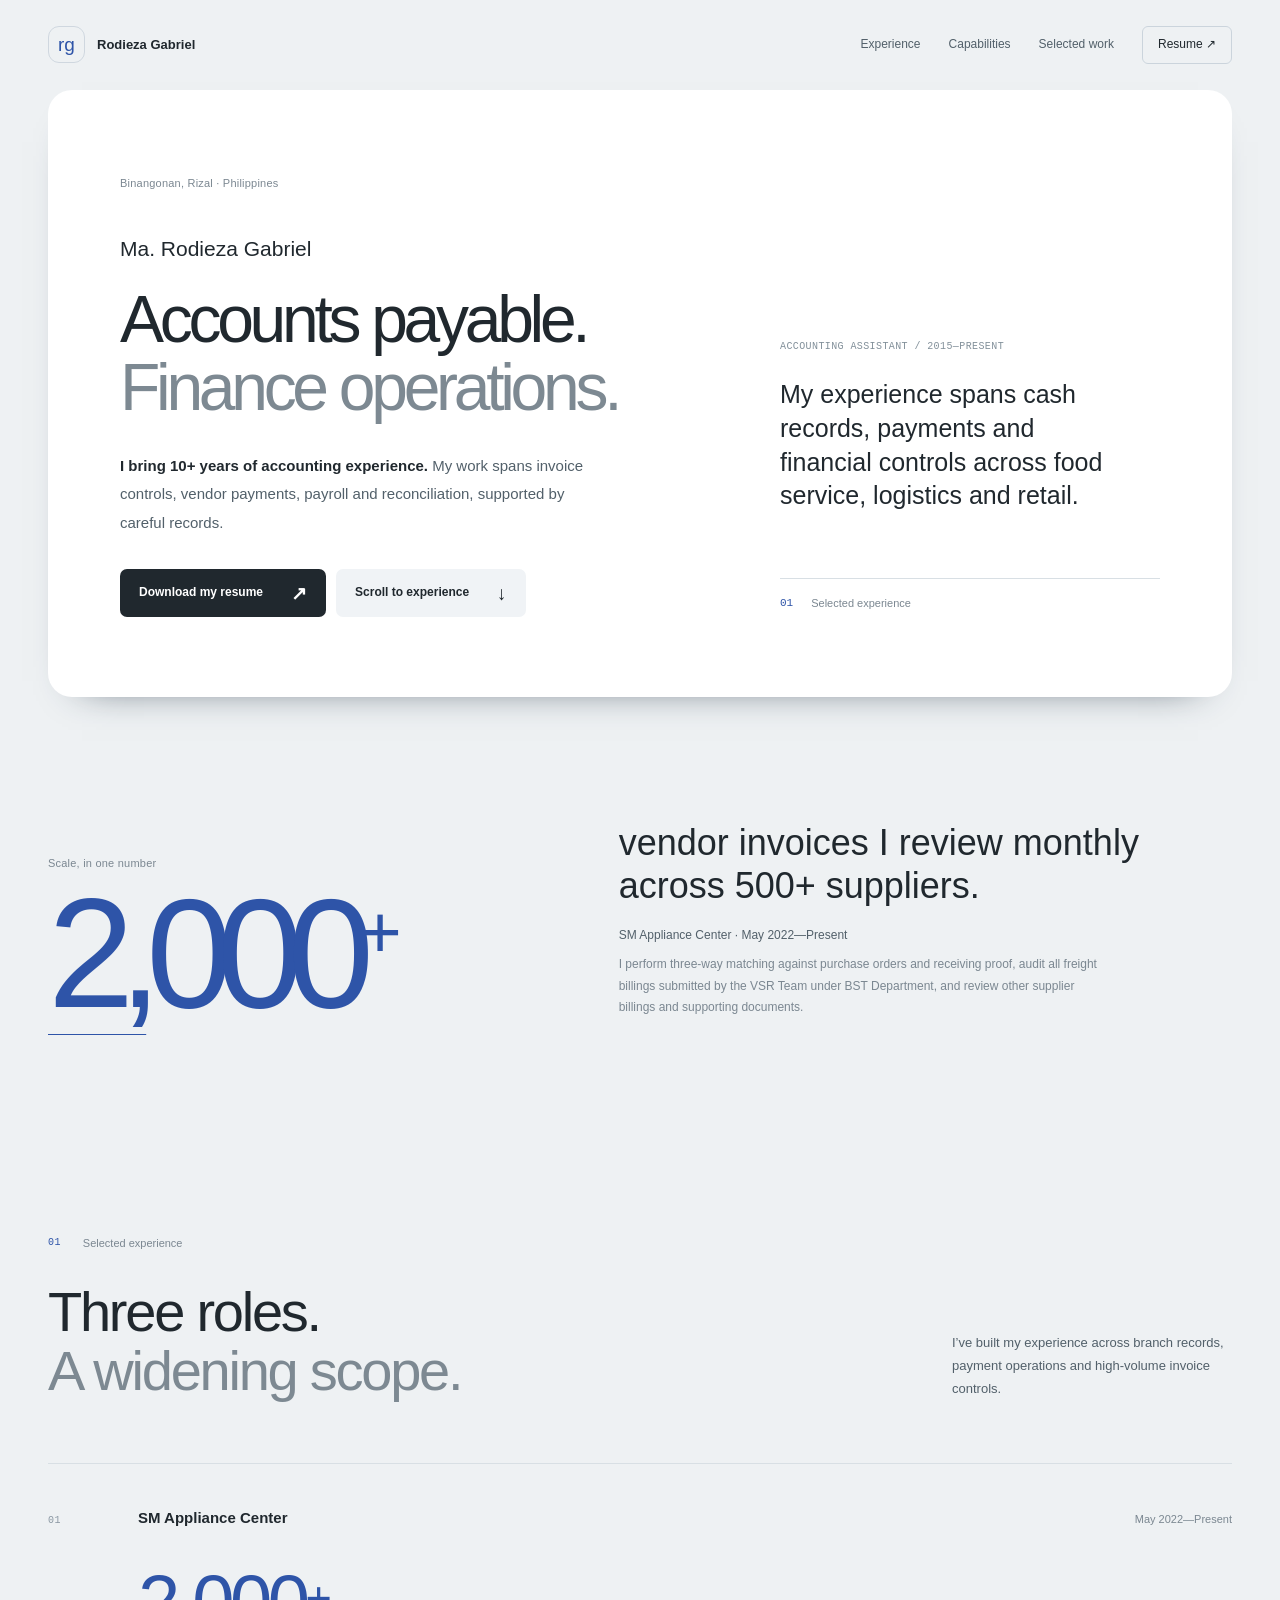
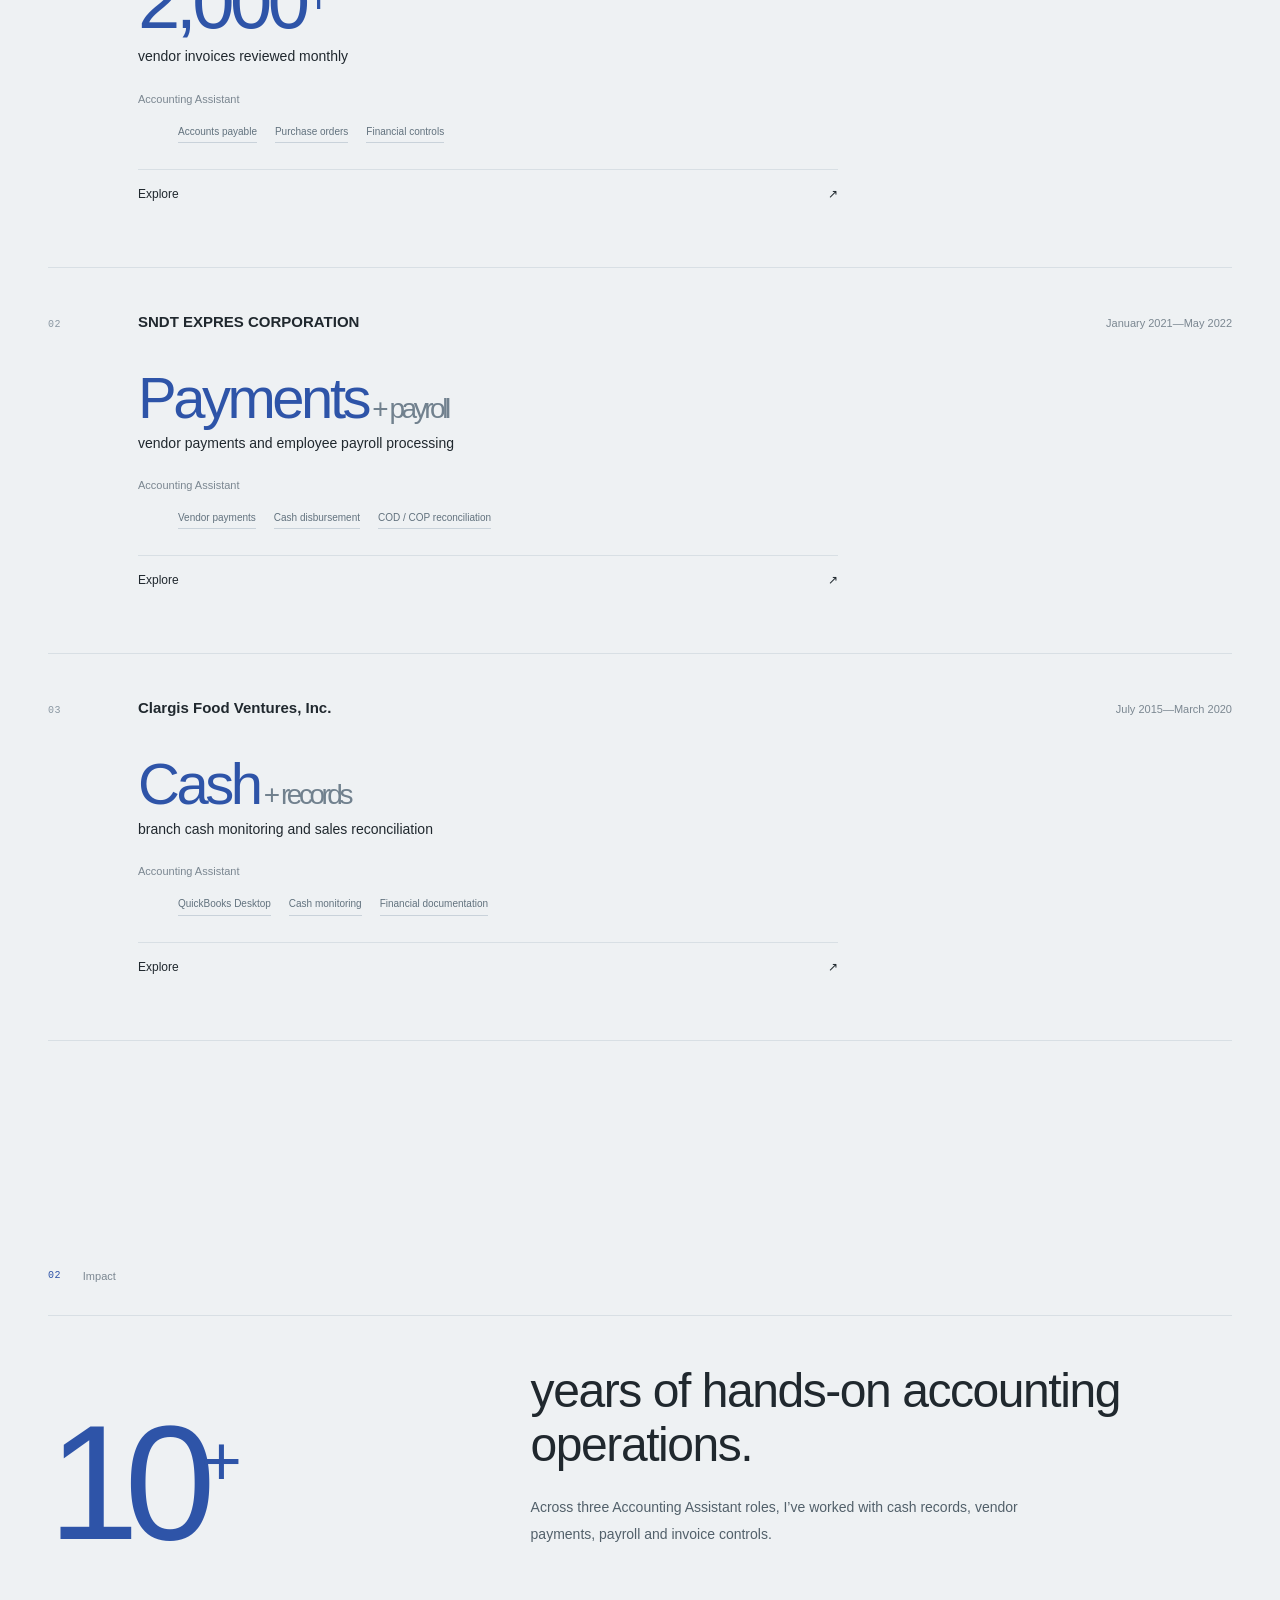
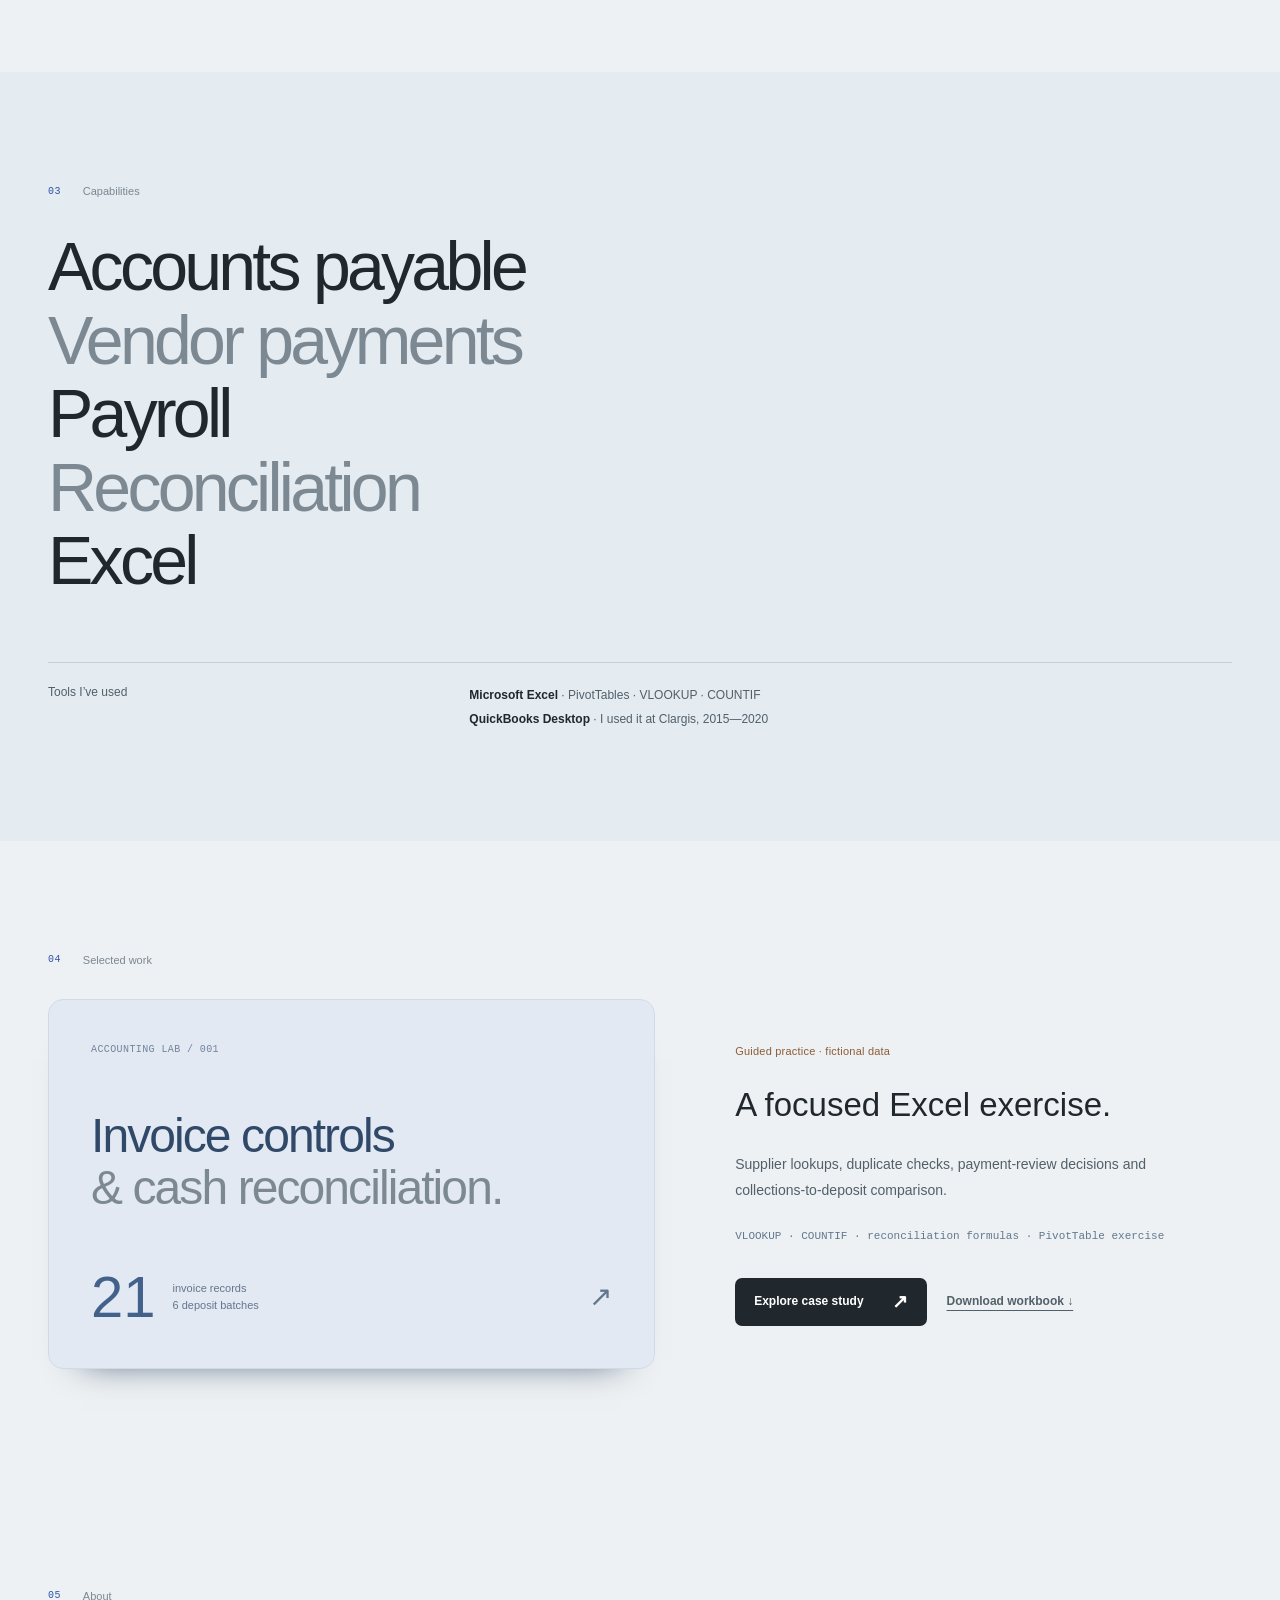
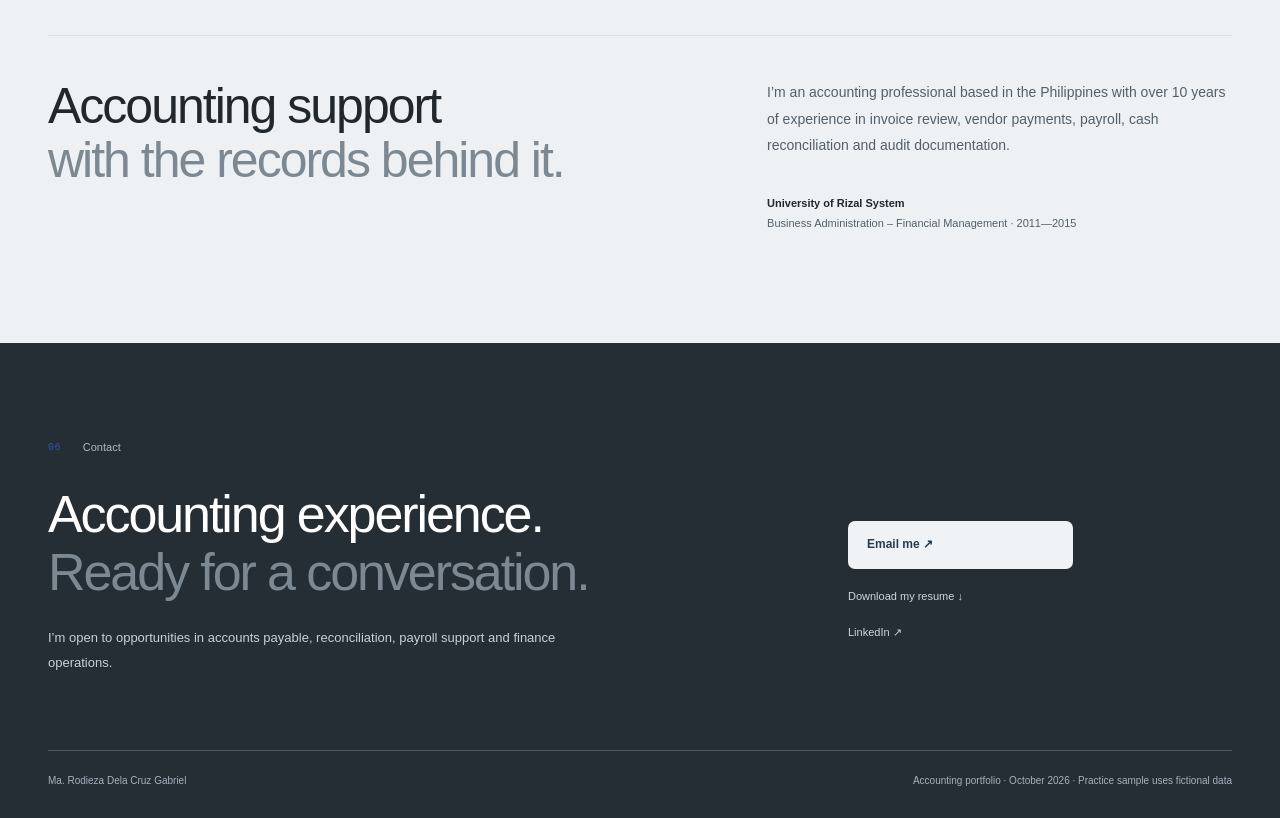
==== commit de602649: "Correct invoice volume and clarify verified controls experience" ====
--- a/index.html
+++ b/index.html
@@ -1,11 +1,11 @@
 <!doctype html>
-<html lang="en"><head><meta charset="utf-8"><meta name="viewport" content="width=device-width,initial-scale=1"><title>Rodieza Gabriel — Accounting &amp; Finance Operations</title><meta name="description" content="I’m Rodieza Gabriel, an accounting professional with 10+ years of experience across accounts payable, invoice review, payments, payroll and reconciliation."><meta name="robots" content="noindex,nofollow"><meta name="theme-color" content="#eef1f3"><link rel="icon" href="favicon.svg" type="image/svg+xml"><link rel="stylesheet" href="styles.css"><script src="script.js" defer></script></head><body><a class="skip-link" href="#main">Skip to content</a>
+<html lang="en"><head><meta charset="utf-8"><meta name="viewport" content="width=device-width,initial-scale=1"><title>Rodieza Gabriel — Accounting &amp; Finance Operations</title><meta name="description" content="I’m Rodieza Gabriel, an accounting professional with 10+ years of experience across accounts payable, invoice review, payments, payroll and reconciliation. I review 2,000+ vendor invoices monthly across 500+ suppliers."><meta name="robots" content="index,follow"><meta name="theme-color" content="#eef1f3"><link rel="icon" href="favicon.svg" type="image/svg+xml"><link rel="stylesheet" href="styles.css"><script src="script.js" defer></script></head><body><a class="skip-link" href="#main">Skip to content</a>
 <header class="site-header wrap"><a class="brand" href="index.html" aria-label="Rodieza Gabriel home"><span class="brand-mark">rg</span><span>Rodieza Gabriel</span></a><nav aria-label="Main navigation"><a href="#experience">Experience</a><a href="#capabilities">Capabilities</a><a href="#work">Selected work</a><a class="nav-resume" href="Rodieza-Gabriel-Accounts-Payable-Resume.pdf" download>Resume ↗</a></nav></header>
 <main id="main">
 <section class="hero wrap"><div class="hero-copy reveal"><p class="eyebrow">Binangonan, Rizal · Philippines</p><p class="hero-name">Ma. Rodieza Gabriel</p><h1>Accounts payable.<br><span>Finance operations.</span></h1><p class="hero-lede"><strong>I bring 10+ years of accounting experience.</strong> My work spans invoice controls, vendor payments, payroll and reconciliation, supported by careful records.</p><div class="hero-actions"><a class="button primary" href="Rodieza-Gabriel-Accounts-Payable-Resume.pdf" download>Download my resume <span>↗</span></a><a class="button quiet" href="#experience">Scroll to experience <span>↓</span></a></div></div><div class="hero-side reveal reveal-delay-1"><p class="mono">ACCOUNTING ASSISTANT / 2015—PRESENT</p><p class="hero-side-copy">My experience spans cash records, payments and financial controls across food service, logistics and retail.</p><div class="hero-side-line"><span>01</span><span>Selected experience</span></div></div></section>
-<section class="scale wrap reveal-group"><div class="reveal"><p class="eyebrow">Scale, in one number</p><p class="scale-number">5,000<span>+</span></p></div><div class="scale-copy reveal reveal-delay-1"><h2>vendor invoices I personally review each month.</h2><p>SM Appliance Center · May 2022—Present</p><p class="muted">I check accuracy, supporting documents, purchase orders and billing exceptions before payment processing.</p></div></section>
+<section class="scale wrap reveal-group"><div class="reveal"><p class="eyebrow">Scale, in one number</p><p class="scale-number">2,000<span>+</span></p></div><div class="scale-copy reveal reveal-delay-1"><h2>vendor invoices I review monthly across 500+ suppliers.</h2><p>SM Appliance Center · May 2022—Present</p><p class="muted">I perform three-way matching against purchase orders and receiving proof, audit all freight billings submitted by the VSR Team under BST Department, and review other supplier billings and supporting documents.</p></div></section>
 <section id="experience" class="selected wrap section"><div class="section-kicker"><span class="mono">01</span><span>Selected experience</span></div><div class="section-lead"><h2>Three roles.<br><span>A widening scope.</span></h2><p>I’ve built my experience across branch records, payment operations and high-volume invoice controls.</p></div><div class="experience-list">
-<article class="experience-item reveal"><div class="experience-index mono">01</div><div class="experience-main"><div class="experience-top"><p class="company">SM Appliance Center</p><p class="date">May 2022—Present</p></div><p class="experience-metric">5,000<span>+</span></p><p class="metric-label">vendor invoices reviewed monthly</p><p class="role">Accounting Assistant</p><ul class="tags"><li>Accounts payable</li><li>Purchase orders</li><li>Financial controls</li></ul><details><summary>Explore <span>↗</span></summary><div class="detail-copy"><p>I review vendor invoices and purchase orders for accuracy, authorization and documentation, and check rental, utility and freight billings.</p><p>I identify billing discrepancies, review petty-cash reconciliations and maintain records for internal and external audits.</p></div></details></div></article>
+<article class="experience-item reveal"><div class="experience-index mono">01</div><div class="experience-main"><div class="experience-top"><p class="company">SM Appliance Center</p><p class="date">May 2022—Present</p></div><p class="experience-metric">2,000<span>+</span></p><p class="metric-label">vendor invoices reviewed monthly</p><p class="role">Accounting Assistant</p><ul class="tags"><li>Accounts payable</li><li>Purchase orders</li><li>Financial controls</li></ul><details><summary>Explore <span>↗</span></summary><div class="detail-copy"><p>I review vendor invoices and purchase orders against Receiving Reports/GRNs or Delivery Receipts (three-way matching), check rental, utility and other supplier billings, and audit all freight billings submitted by the VSR (Van Shipment Report) Team under the BST Department.</p><p>I review warehouse Lost Breakage Report (LBR) documents and transmit supporting documentation to AR and AC Head Office. I identify discrepancies, prepare exception reports and audit findings, return documents to Receiving and FAS for correction, validate resubmissions, maintain audit trails, retrieve records for internal audit, track corrective actions and review petty cash reconciliations.</p></div></details></div></article>
 <article class="experience-item reveal"><div class="experience-index mono">02</div><div class="experience-main"><div class="experience-top"><p class="company">SNDT EXPRES CORPORATION</p><p class="date">January 2021—May 2022</p></div><p class="experience-metric word">Payments<span> + payroll</span></p><p class="metric-label">vendor payments and employee payroll processing</p><p class="role">Accounting Assistant</p><ul class="tags"><li>Vendor payments</li><li>Cash disbursement</li><li>COD / COP reconciliation</li></ul><details><summary>Explore <span>↗</span></summary><div class="detail-copy"><p>I processed payment requests, prepared cash and check vouchers, handled employee payroll and monitored accounts payable.</p><p>I reconciled cash-on-delivery and cash-on-pickup transactions, monitored petty cash and revolving funds, and followed up on payment items.</p></div></details></div></article>
 <article class="experience-item reveal"><div class="experience-index mono">03</div><div class="experience-main"><div class="experience-top"><p class="company">Clargis Food Ventures, Inc.</p><p class="date">July 2015—March 2020</p></div><p class="experience-metric word">Cash<span> + records</span></p><p class="metric-label">branch cash monitoring and sales reconciliation</p><p class="role">Accounting Assistant</p><ul class="tags"><li>QuickBooks Desktop</li><li>Cash monitoring</li><li>Financial documentation</li></ul><details><summary>Explore <span>↗</span></summary><div class="detail-copy"><p>I recorded daily transactions in QuickBooks Desktop, compared cash-monitoring reports with theoretical sales, tracked deposit slips and reviewed daily bank statements.</p><p>I kept supporting receipts, vouchers and financial documents organized alongside branch cash records.</p></div></details></div></article>
 </div></section>
@@ -13,5 +13,5 @@
 <section id="capabilities" class="capabilities"><div class="wrap section"><div class="section-kicker"><span class="mono">03</span><span>Capabilities</span></div><h2 class="reveal">Accounts payable<br><span>Vendor payments</span><br>Payroll<br><span>Reconciliation</span><br>Excel</h2><div class="capability-note"><p>Tools I’ve used</p><p><strong>Microsoft Excel</strong> · PivotTables · VLOOKUP · COUNTIF<br><strong>QuickBooks Desktop</strong> · I used it at Clargis, 2015—2020</p></div></div></section>
 <section id="work" class="work wrap section"><div class="section-kicker"><span class="mono">04</span><span>Selected work</span></div><div class="work-grid"><div class="work-cover reveal"><p class="mono">ACCOUNTING LAB / 001</p><h2>Invoice controls<br><span>&amp; cash reconciliation.</span></h2><div class="work-stats"><strong>21</strong><span>invoice records<br>6 deposit batches</span><span class="work-arrow">↗</span></div></div><div class="work-copy reveal reveal-delay-1"><p class="eyebrow">Guided practice · fictional data</p><h3>A focused Excel exercise.</h3><p>Supplier lookups, duplicate checks, payment-review decisions and collections-to-deposit comparison.</p><p class="methods">VLOOKUP · COUNTIF · reconciliation formulas · PivotTable exercise</p><div class="work-actions"><a class="button primary" href="accounting-lab-001.html">Explore case study <span>↗</span></a><a class="text-link" href="Rodieza-Gabriel-Accounting-Work-Sample.xlsx" download>Download workbook ↓</a></div></div></div></section>
 <section class="about wrap section"><div class="section-kicker"><span class="mono">05</span><span>About</span></div><div class="about-grid reveal"><div><h2>Accounting support<br><span>with the records behind it.</span></h2></div><div><p>I’m an accounting professional based in the Philippines with over 10 years of experience in invoice review, vendor payments, payroll, cash reconciliation and audit documentation.</p><p class="about-meta"><strong>University of Rizal System</strong><br>Business Administration – Financial Management · 2011—2015</p></div></div></section>
-<section id="contact" class="contact"><div class="wrap section"><div class="section-kicker"><span class="mono">06</span><span>Contact</span></div><div class="contact-grid reveal"><div><h2>Accounting experience.<br><span>Ready for a conversation.</span></h2><p>I’m open to opportunities in accounts payable, reconciliation, payroll support and finance operations.</p></div><div class="contact-actions"><a class="button light" href="mailto:gabriel.ma.rodieza.000@gmail.com">Email me ↗</a><a class="contact-link" href="Rodieza-Gabriel-Accounts-Payable-Resume.pdf" download>Download my resume ↓</a><a class="contact-link" href="https://www.linkedin.com/in/marodiezagabriel" target="_blank" rel="noopener">LinkedIn ↗</a></div></div><footer><p>Ma. Rodieza Dela Cruz Gabriel</p><p>Accounting portfolio · September 2026 · Practice sample uses fictional data</p></footer></div></section>
+<section id="contact" class="contact"><div class="wrap section"><div class="section-kicker"><span class="mono">06</span><span>Contact</span></div><div class="contact-grid reveal"><div><h2>Accounting experience.<br><span>Ready for a conversation.</span></h2><p>I’m open to opportunities in accounts payable, reconciliation, payroll support and finance operations.</p></div><div class="contact-actions"><a class="button light" href="mailto:gabriel.ma.rodieza.000@gmail.com">Email me ↗</a><a class="contact-link" href="Rodieza-Gabriel-Accounts-Payable-Resume.pdf" download>Download my resume ↓</a><a class="contact-link" href="https://www.linkedin.com/in/marodiezagabriel" target="_blank" rel="noopener">LinkedIn ↗</a></div></div><footer><p>Ma. Rodieza Dela Cruz Gabriel</p><p>Accounting portfolio · October 2026 · Practice sample uses fictional data</p></footer></div></section>
 </main></body></html>
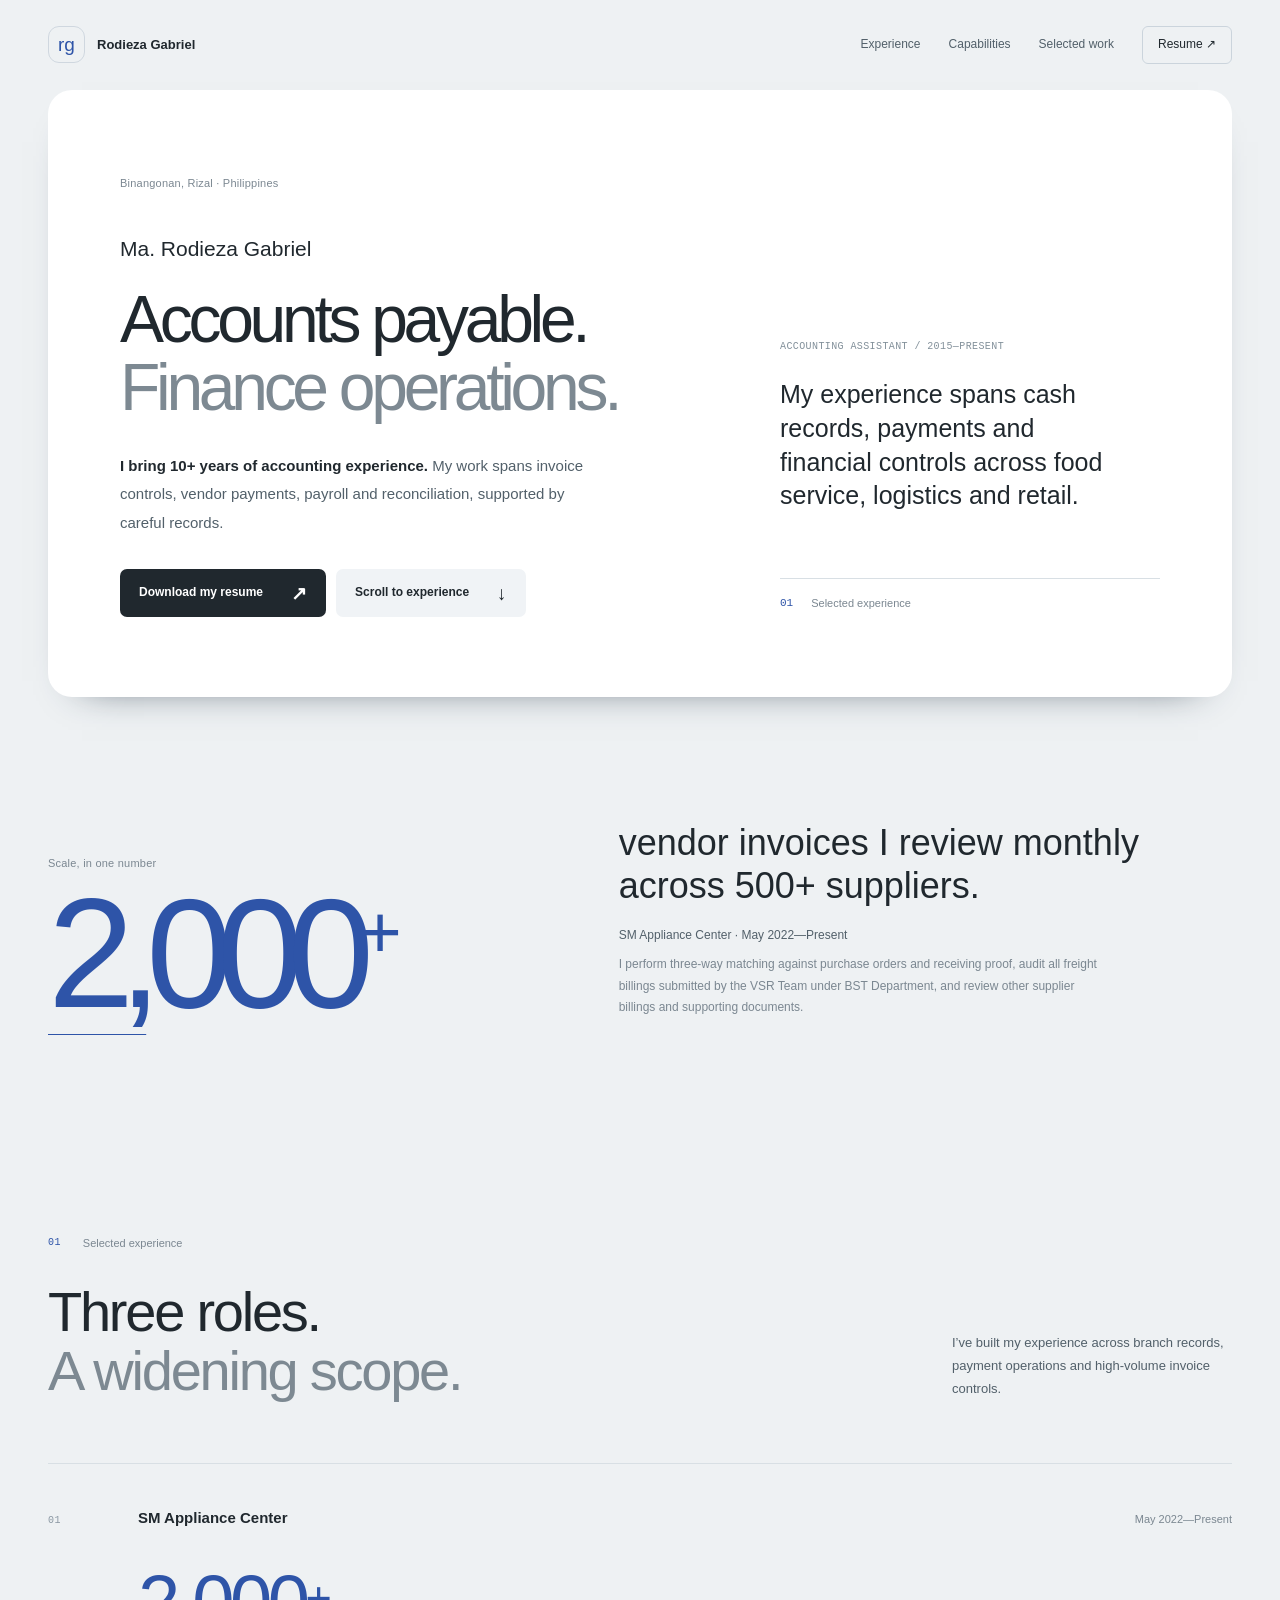
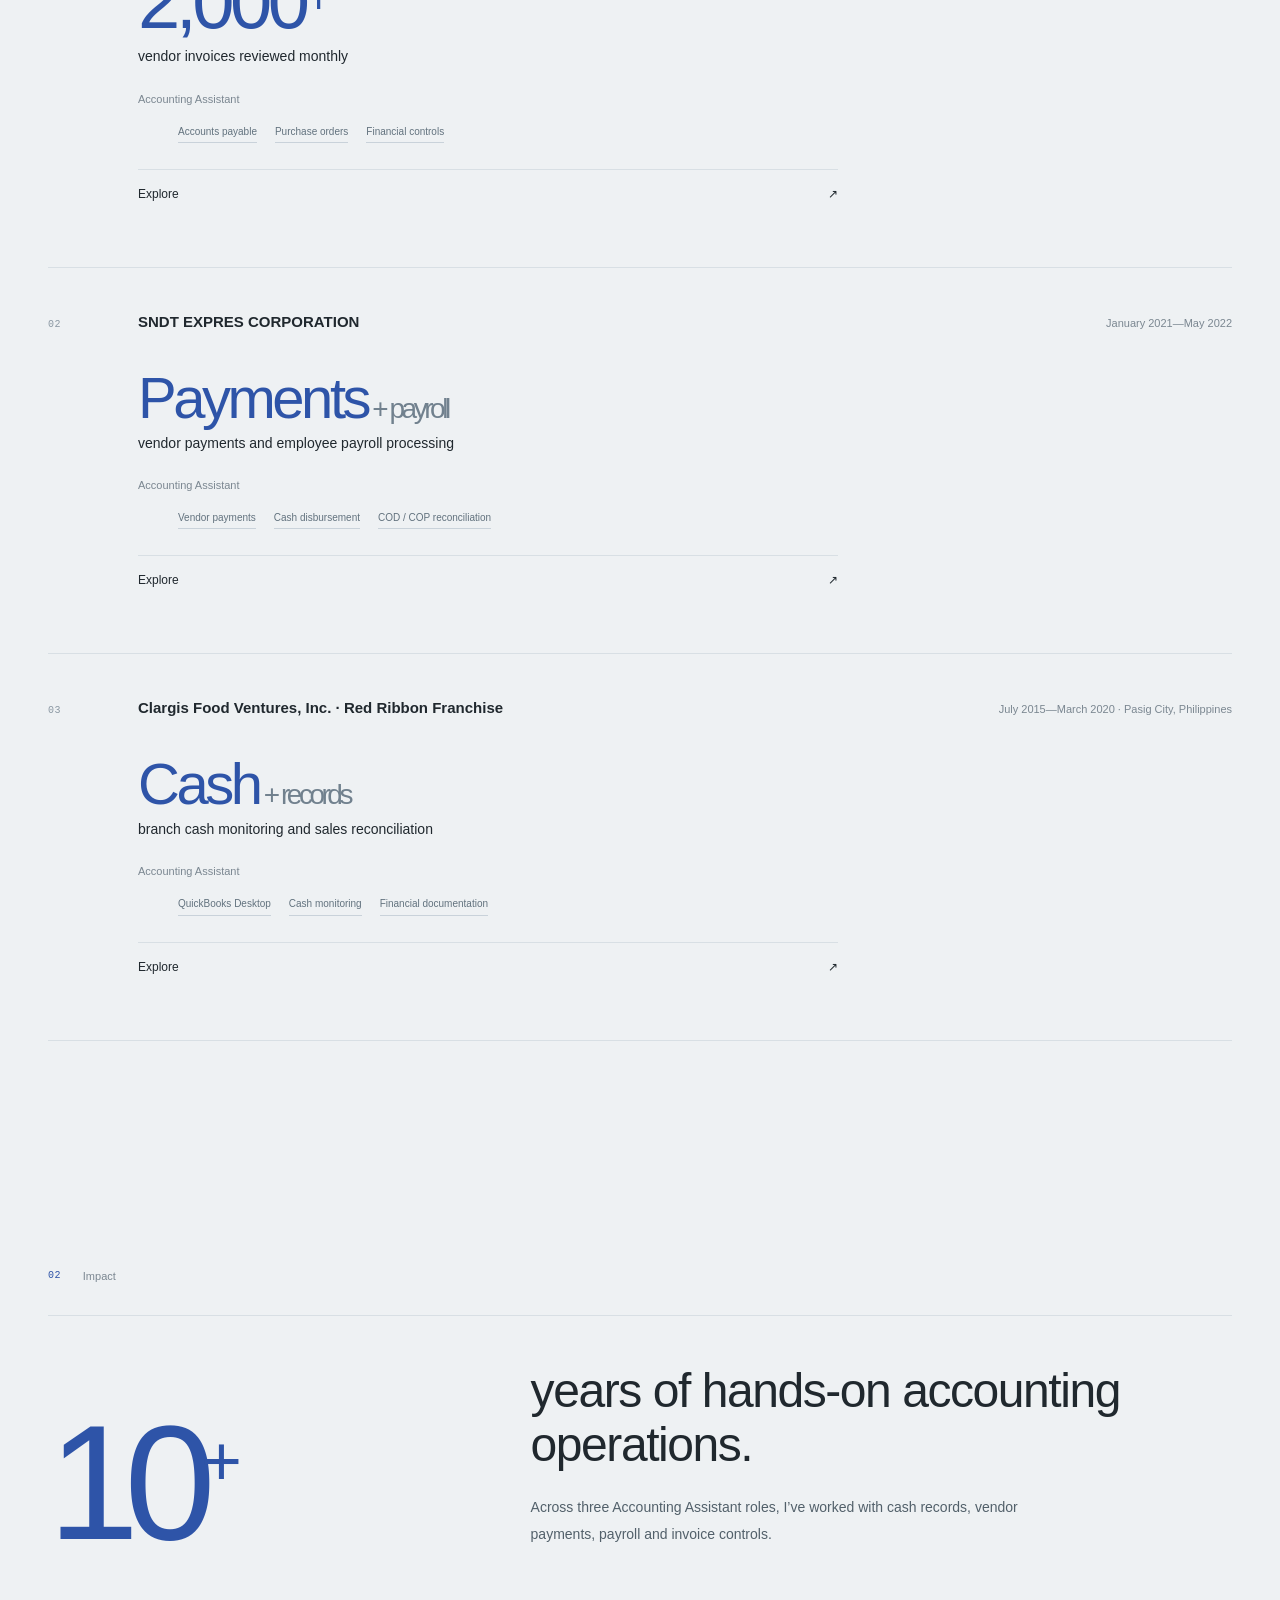
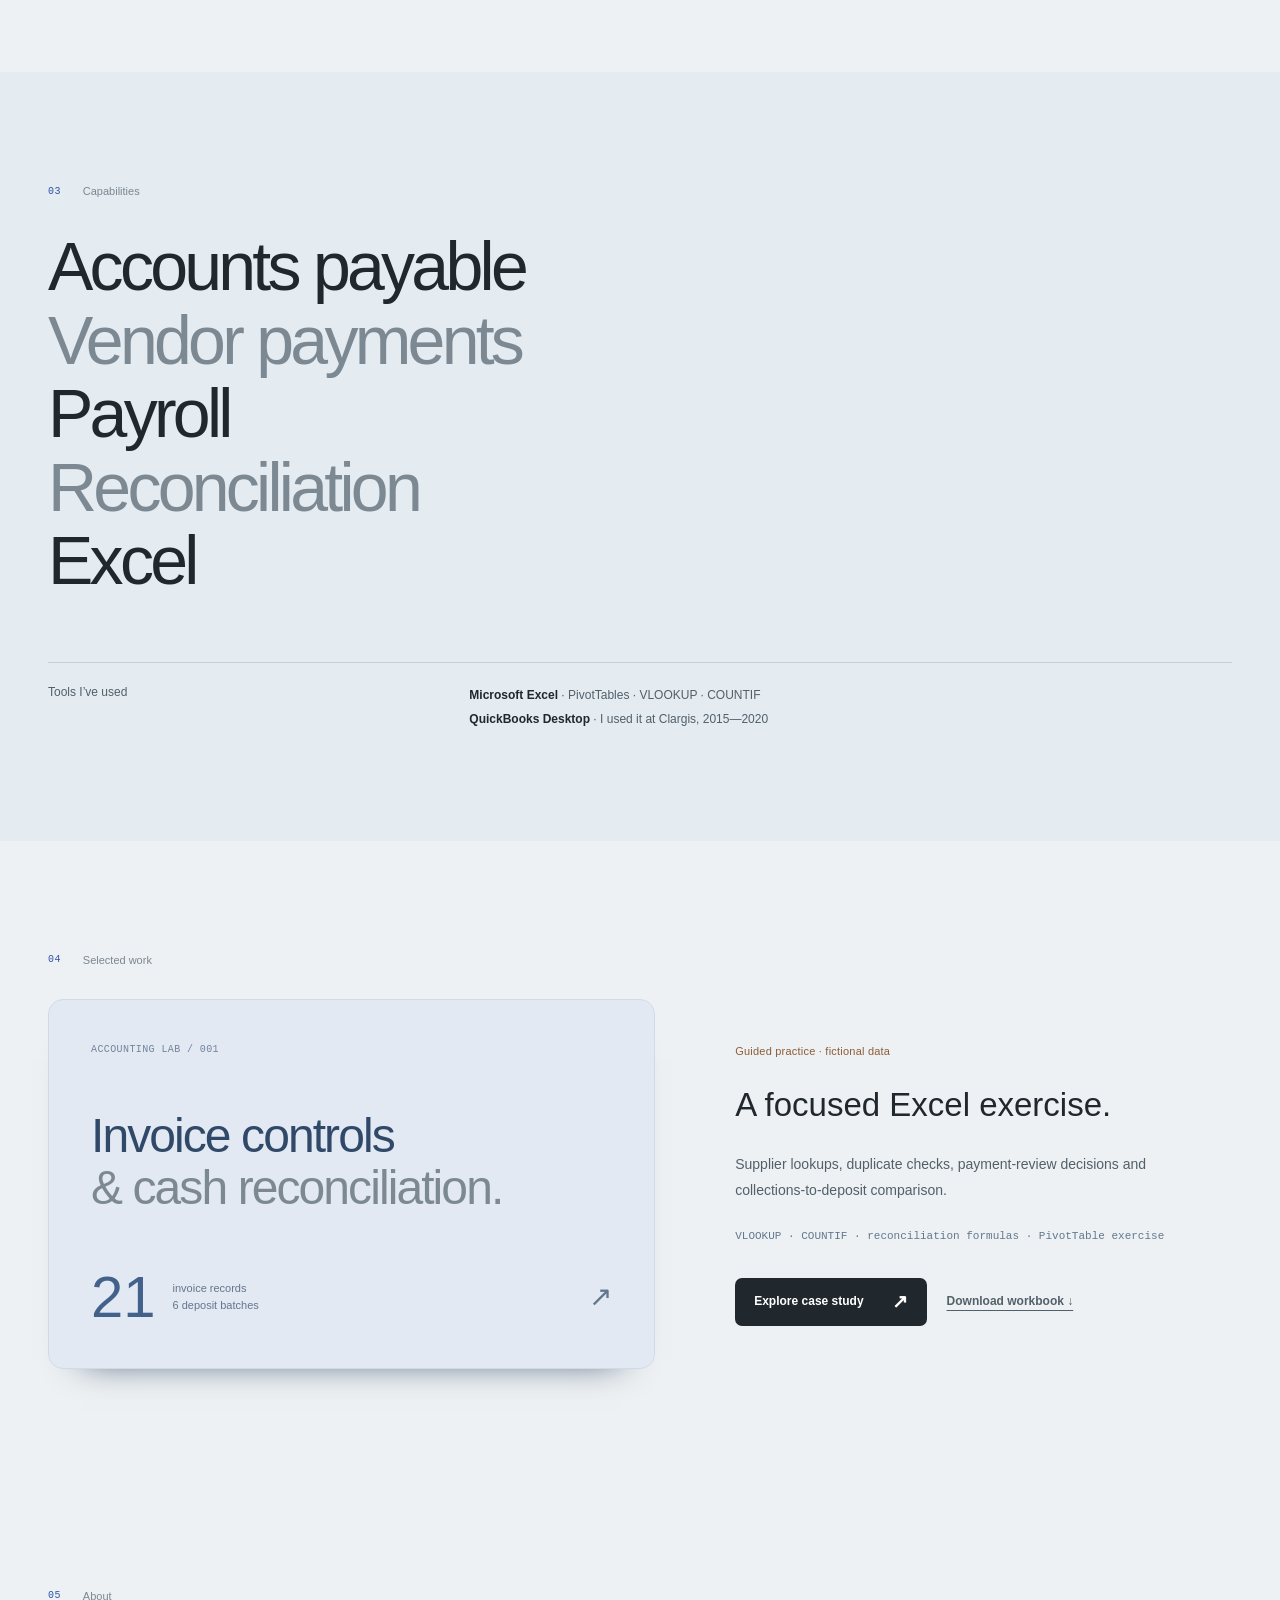
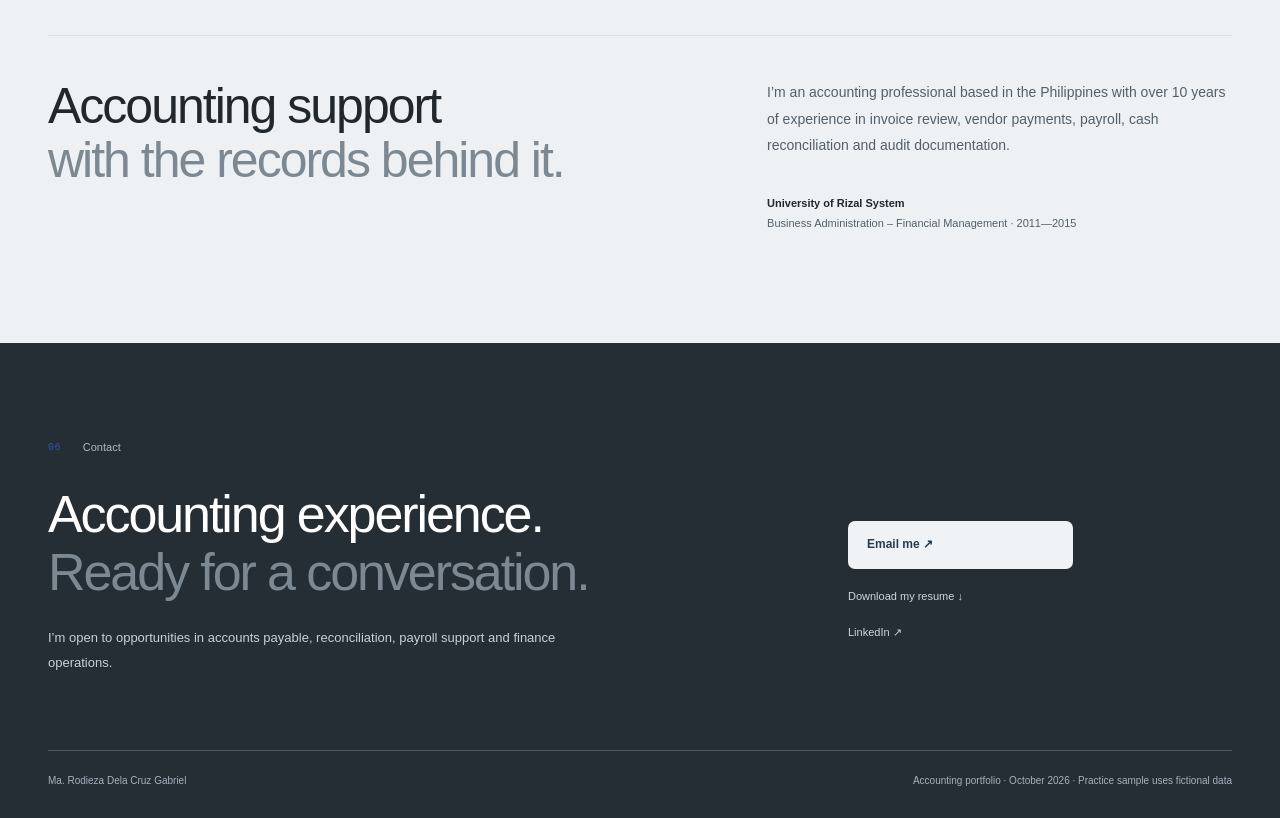
==== commit c407c37e: "Expand Clargis accounting experience details" ====
--- a/index.html
+++ b/index.html
@@ -7,7 +7,7 @@
 <section id="experience" class="selected wrap section"><div class="section-kicker"><span class="mono">01</span><span>Selected experience</span></div><div class="section-lead"><h2>Three roles.<br><span>A widening scope.</span></h2><p>I’ve built my experience across branch records, payment operations and high-volume invoice controls.</p></div><div class="experience-list">
 <article class="experience-item reveal"><div class="experience-index mono">01</div><div class="experience-main"><div class="experience-top"><p class="company">SM Appliance Center</p><p class="date">May 2022—Present</p></div><p class="experience-metric">2,000<span>+</span></p><p class="metric-label">vendor invoices reviewed monthly</p><p class="role">Accounting Assistant</p><ul class="tags"><li>Accounts payable</li><li>Purchase orders</li><li>Financial controls</li></ul><details><summary>Explore <span>↗</span></summary><div class="detail-copy"><p>I review vendor invoices and purchase orders against Receiving Reports/GRNs or Delivery Receipts (three-way matching), check rental, utility and other supplier billings, and audit all freight billings submitted by the VSR (Van Shipment Report) Team under the BST Department.</p><p>I review warehouse Lost Breakage Report (LBR) documents and transmit supporting documentation to AR and AC Head Office. I identify discrepancies, prepare exception reports and audit findings, return documents to Receiving and FAS for correction, validate resubmissions, maintain audit trails, retrieve records for internal audit, track corrective actions and review petty cash reconciliations.</p></div></details></div></article>
 <article class="experience-item reveal"><div class="experience-index mono">02</div><div class="experience-main"><div class="experience-top"><p class="company">SNDT EXPRES CORPORATION</p><p class="date">January 2021—May 2022</p></div><p class="experience-metric word">Payments<span> + payroll</span></p><p class="metric-label">vendor payments and employee payroll processing</p><p class="role">Accounting Assistant</p><ul class="tags"><li>Vendor payments</li><li>Cash disbursement</li><li>COD / COP reconciliation</li></ul><details><summary>Explore <span>↗</span></summary><div class="detail-copy"><p>I processed payment requests, prepared cash and check vouchers, handled employee payroll and monitored accounts payable.</p><p>I reconciled cash-on-delivery and cash-on-pickup transactions, monitored petty cash and revolving funds, and followed up on payment items.</p></div></details></div></article>
-<article class="experience-item reveal"><div class="experience-index mono">03</div><div class="experience-main"><div class="experience-top"><p class="company">Clargis Food Ventures, Inc.</p><p class="date">July 2015—March 2020</p></div><p class="experience-metric word">Cash<span> + records</span></p><p class="metric-label">branch cash monitoring and sales reconciliation</p><p class="role">Accounting Assistant</p><ul class="tags"><li>QuickBooks Desktop</li><li>Cash monitoring</li><li>Financial documentation</li></ul><details><summary>Explore <span>↗</span></summary><div class="detail-copy"><p>I recorded daily transactions in QuickBooks Desktop, compared cash-monitoring reports with theoretical sales, tracked deposit slips and reviewed daily bank statements.</p><p>I kept supporting receipts, vouchers and financial documents organized alongside branch cash records.</p></div></details></div></article>
+<article class="experience-item reveal"><div class="experience-index mono">03</div><div class="experience-main"><div class="experience-top"><p class="company">Clargis Food Ventures, Inc. · Red Ribbon Franchise</p><p class="date">July 2015—March 2020 · Pasig City, Philippines</p></div><p class="experience-metric word">Cash<span> + records</span></p><p class="metric-label">branch cash monitoring and sales reconciliation</p><p class="role">Accounting Assistant</p><ul class="tags"><li>QuickBooks Desktop</li><li>Cash monitoring</li><li>Financial documentation</li></ul><details><summary>Explore <span>↗</span></summary><div class="detail-copy"><p>I used QuickBooks Desktop and accounting software to encode daily transactions and track financial records.</p><p>I reconciled daily branch cash-monitoring reports against theoretical sales, improving financial reporting accuracy by 20%, and recorded daily deposit slips in cash-monitoring templates for multiple store locations.</p><p>I monitored store cash balances, reviewed daily bank statements to track deposits accurately, and prepared cash and check vouchers in line with internal financial procedures.</p><p>I organized receipts, reports and supporting financial documents to maintain complete, up-to-date records.</p></div></details></div></article>
 </div></section>
 <section class="impact wrap"><div class="section-kicker"><span class="mono">02</span><span>Impact</span></div><div class="impact-statement reveal"><p class="impact-number">10<span>+</span></p><div><h2>years of hands-on accounting operations.</h2><p>Across three Accounting Assistant roles, I’ve worked with cash records, vendor payments, payroll and invoice controls.</p></div></div></section>
 <section id="capabilities" class="capabilities"><div class="wrap section"><div class="section-kicker"><span class="mono">03</span><span>Capabilities</span></div><h2 class="reveal">Accounts payable<br><span>Vendor payments</span><br>Payroll<br><span>Reconciliation</span><br>Excel</h2><div class="capability-note"><p>Tools I’ve used</p><p><strong>Microsoft Excel</strong> · PivotTables · VLOOKUP · COUNTIF<br><strong>QuickBooks Desktop</strong> · I used it at Clargis, 2015—2020</p></div></div></section>
